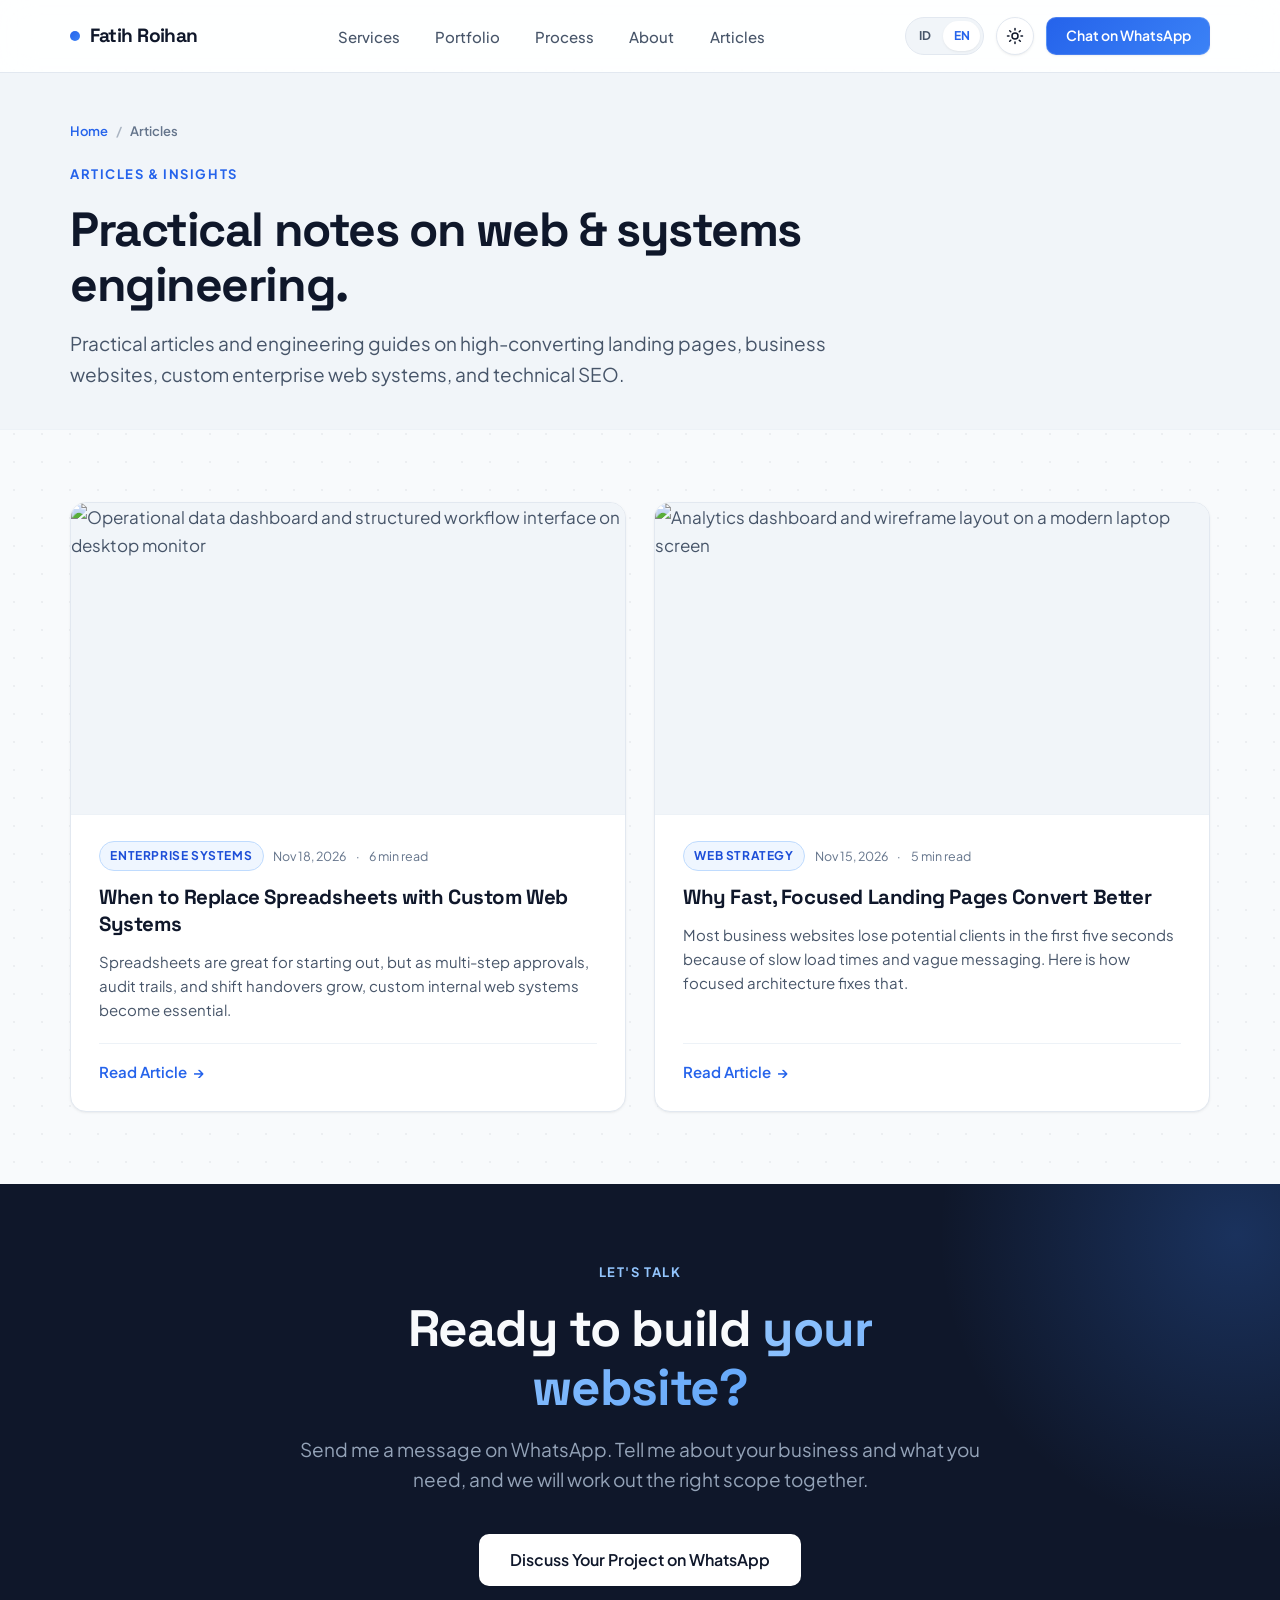
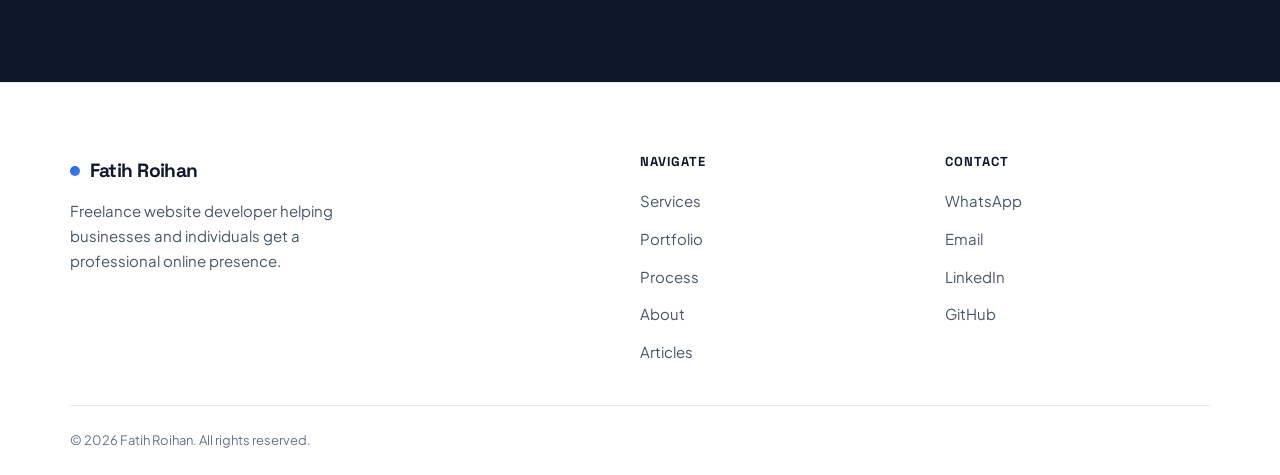
==== articles/index.html @ 2f718c33 "feat(articles): add bilingual articles engine and github actions workflow" ====
<!DOCTYPE html>
<html lang="en" data-static-lang="en" data-alt-url_id="../id/articles/" data-title_en="Articles &amp; Insights on Web Development | Fatih Roihan">

<head>
    <meta charset="UTF-8">
    <meta name="viewport" content="width=device-width, initial-scale=1.0">

    <title>Articles &amp; Insights on Web Development | Fatih Roihan</title>
    <meta name="description" content="Practical articles and engineering guides on high-converting landing pages, business websites, custom enterprise web systems, and technical SEO.">
    <meta name="author" content="Fatih Roihan">
    <meta name="robots" content="index, follow, max-image-preview:large">
    <meta name="theme-color" content="#F8FAFC">

    <link rel="canonical" href="https://fatihroihan.site/articles/">
    <link rel="alternate" hreflang="en" href="https://fatihroihan.site/articles/">
    <link rel="alternate" hreflang="id" href="https://fatihroihan.site/id/articles/">
    <link rel="alternate" hreflang="x-default" href="https://fatihroihan.site/articles/">

    <link rel="icon" type="image/png" href="../assets/images/favicon-besar.png">

    <meta property="og:title" content="Articles &amp; Insights on Web Development | Fatih Roihan">
    <meta property="og:description" content="Practical articles and engineering guides on high-converting landing pages, business websites, custom enterprise web systems, and technical SEO.">
    <meta property="og:image" content="https://fatihroihan.site/assets/images/og-cover.png">
    <meta property="og:image:width" content="1200">
    <meta property="og:image:height" content="630">
    <meta property="og:url" content="https://fatihroihan.site/articles/">
    <meta property="og:type" content="website">
    <meta property="og:site_name" content="Fatih Roihan">
    <meta property="og:locale" content="en_US">
    <meta property="og:locale:alternate" content="id_ID">
    <meta name="twitter:card" content="summary_large_image">

    <script>
        (function () {
            try {
                var stored = localStorage.getItem('fr-theme');
                var theme = stored || (window.matchMedia && window.matchMedia('(prefers-color-scheme: dark)').matches ? 'dark' : 'light');
                document.documentElement.setAttribute('data-theme', theme);
            } catch (e) {}
        })();
    </script>

    <script type="application/ld+json">
{
    "@context": "https://schema.org",
    "@graph": [
        {
            "@type": "CollectionPage",
            "@id": "https://fatihroihan.site/articles/#collection",
            "url": "https://fatihroihan.site/articles/",
            "name": "Articles & Insights on Web Development | Fatih Roihan",
            "description": "Practical articles and engineering guides on high-converting landing pages, business websites, custom enterprise web systems, and technical SEO.",
            "inLanguage": "en",
            "isPartOf": {
                "@id": "https://fatihroihan.site/#website"
            }
        },
        {
            "@type": "BreadcrumbList",
            "itemListElement": [
                {
                    "@type": "ListItem",
                    "position": 1,
                    "name": "Home",
                    "item": "https://fatihroihan.site/"
                },
                {
                    "@type": "ListItem",
                    "position": 2,
                    "name": "Articles",
                    "item": "https://fatihroihan.site/articles/"
                }
            ]
        }
    ]
}
    </script>

    <link rel="stylesheet" href="../assets/css/reset.css">
    <link rel="stylesheet" href="../assets/css/variables.css">
    <link rel="stylesheet" href="../assets/css/style.css">
    <link rel="stylesheet" href="../assets/css/responsive.css">
</head>
<body>
    <a class="skip-link" href="#main-content" data-i18n="skip">Skip to content</a>

    <header class="site-header">
        <nav class="navbar container" aria-label="Main navigation">
            <a href="../" class="navbar__logo">Fatih Roihan</a>

            <div id="primary-navigation" class="navbar__menu">
                <ul class="navbar__links">
                    <li><a href="../#services" data-i18n="nav.services">Services</a></li>
                    <li><a href="../#portfolio" data-i18n="nav.work">Portfolio</a></li>
                    <li><a href="../#process" data-i18n="nav.process">Process</a></li>
                    <li><a href="../#about" data-i18n="nav.about">About</a></li>
                    <li><a href="../articles/" data-i18n="nav.articles">Articles</a></li>
                </ul>
            </div>

            <div class="navbar__actions">
                <div class="lang-switch" role="group" aria-label="Language">
                    <button type="button" class="lang-switch__option" data-lang-option="id" aria-pressed="false" lang="id">ID</button>
                    <button type="button" class="lang-switch__option" data-lang-option="en" aria-pressed="true" lang="en">EN</button>
                </div>

                <button type="button" class="theme-toggle" aria-label="Toggle dark and light theme" title="Toggle theme">
                    <svg class="theme-toggle__icon theme-toggle__icon--sun" viewBox="0 0 24 24"><circle cx="12" cy="12" r="4"></circle><path d="M12 2v2M12 20v2M4.93 4.93l1.41 1.41M17.66 17.66l1.41 1.41M2 12h2M20 12h2M6.34 17.66l-1.41 1.41M19.07 4.93l-1.41 1.41"></path></svg>
                    <svg class="theme-toggle__icon theme-toggle__icon--moon" viewBox="0 0 24 24"><path d="M21 12.79A9 9 0 1 1 11.21 3 7 7 0 0 0 21 12.79z"></path></svg>
                </button>

                <a href="https://wa.me/628818227834?text=Hi%20Fatih%2C%20I'm%20interested%20in%20your%20freelance%20services%20and%20would%20like%20to%20discuss%20my%20website%20project."
                    class="button button--primary navbar__cta" data-contact="whatsapp" data-i18n="nav.cta"
                    data-track="whatsapp_click" data-track-location="navbar" target="_blank" rel="noopener noreferrer">Chat on WhatsApp</a>

                <button class="navbar__toggle" type="button" aria-label="Open navigation menu" aria-expanded="false"
                    aria-controls="primary-navigation">
                    <span></span><span></span><span></span>
                </button>
            </div>
        </nav>
    </header>

    <main id="main-content" tabindex="-1">
        <header class="article-hero">
            <div class="container">
                <nav class="breadcrumb" aria-label="Breadcrumb">
                    <a href="../">Home</a>
                    <span class="breadcrumb__sep">/</span>
                    <span aria-current="page">Articles</span>
                </nav>
                <div class="article-header">
                    <p class="eyebrow">Articles & Insights</p>
                    <h1 class="article-header__title">Practical notes on web &amp; systems engineering.</h1>
                    <p class="article-header__desc">Practical articles and engineering guides on high-converting landing pages, business websites, custom enterprise web systems, and technical SEO.</p>
                </div>
            </div>
        </header>

        <section class="section" aria-label="All Articles">
            <div class="container">
                <div class="articles-grid">
                    <article class="article-card" data-category="enterprise-systems">
                        <a href="../articles/spreadsheets-to-custom-enterprise-web-systems/" class="article-card__media">
                            <img src="https://images.unsplash.com/photo-1504868584819-f8e8b4b6d7e3?auto=format&amp;fit=crop&amp;w=1200&amp;q=80" width="1200" height="630" loading="lazy" decoding="async"
                                alt="Operational data dashboard and structured workflow interface on desktop monitor" class="article-card__img">
                        </a>
                        <div class="article-card__body">
                            <div class="article-card__meta">
                                <span class="project__kind">Enterprise Systems</span>
                                <time datetime="2026-11-18">Nov 18, 2026</time>
                                <span>·</span>
                                <span>6 min read</span>
                            </div>
                            <h3 class="article-card__title">
                                <a href="../articles/spreadsheets-to-custom-enterprise-web-systems/">When to Replace Spreadsheets with Custom Web Systems</a>
                            </h3>
                            <p class="article-card__excerpt">Spreadsheets are great for starting out, but as multi-step approvals, audit trails, and shift handovers grow, custom internal web systems become essential.</p>
                            <div class="article-card__footer">
                                <a href="../articles/spreadsheets-to-custom-enterprise-web-systems/" class="text-link">Read Article</a>
                            </div>
                        </div>
                    </article>
                    <article class="article-card" data-category="web-strategy">
                        <a href="../articles/high-converting-landing-page-architecture/" class="article-card__media">
                            <img src="https://images.unsplash.com/photo-1460925895917-afdab827c52f?auto=format&amp;fit=crop&amp;w=1200&amp;q=80" width="1200" height="630" loading="lazy" decoding="async"
                                alt="Analytics dashboard and wireframe layout on a modern laptop screen" class="article-card__img">
                        </a>
                        <div class="article-card__body">
                            <div class="article-card__meta">
                                <span class="project__kind">Web Strategy</span>
                                <time datetime="2026-11-15">Nov 15, 2026</time>
                                <span>·</span>
                                <span>5 min read</span>
                            </div>
                            <h3 class="article-card__title">
                                <a href="../articles/high-converting-landing-page-architecture/">Why Fast, Focused Landing Pages Convert Better</a>
                            </h3>
                            <p class="article-card__excerpt">Most business websites lose potential clients in the first five seconds because of slow load times and vague messaging. Here is how focused architecture fixes that.</p>
                            <div class="article-card__footer">
                                <a href="../articles/high-converting-landing-page-architecture/" class="text-link">Read Article</a>
                            </div>
                        </div>
                    </article>
                </div>
            </div>
        </section>

        <section class="contact" aria-labelledby="hub-contact-title">
            <div class="container contact__inner">
                <p class="eyebrow eyebrow--light">Let's Talk</p>
                <h2 id="hub-contact-title" class="contact__title">Ready to build <span>your website?</span></h2>
                <p class="contact__desc">Send me a message on WhatsApp. Tell me about your business and what you need, and we will work out the right scope together.</p>
                <div class="contact__actions">
                    <a href="https://wa.me/628818227834?text=Hi%20Fatih%2C%20I'm%20interested%20in%20your%20freelance%20services%20and%20would%20like%20to%20discuss%20my%20website%20project." class="button button--light button--lg" data-contact="whatsapp" data-track="whatsapp_click" data-track-location="articles-hub" target="_blank" rel="noopener noreferrer">Discuss Your Project on WhatsApp</a>
                </div>
            </div>
        </section>
    </main>

    <footer class="site-footer">
        <div class="container site-footer__inner">
            <div class="site-footer__brand">
                <a href="../" class="navbar__logo">Fatih Roihan</a>
                <p data-i18n="footer.desc">Freelance website developer helping businesses and individuals get a professional online presence.</p>
            </div>

            <nav class="site-footer__col" aria-label="Navigate">
                <h2 class="site-footer__heading" data-i18n="footer.nav">Navigate</h2>
                <ul>
                    <li><a href="../#services" data-i18n="nav.services">Services</a></li>
                    <li><a href="../#portfolio" data-i18n="nav.work">Portfolio</a></li>
                    <li><a href="../#process" data-i18n="nav.process">Process</a></li>
                    <li><a href="../#about" data-i18n="nav.about">About</a></li>
                    <li><a href="../articles/" data-i18n="nav.articles">Articles</a></li>
                </ul>
            </nav>

            <div class="site-footer__col">
                <h2 class="site-footer__heading" data-i18n="footer.contact">Contact</h2>
                <ul>
                    <li><a href="https://wa.me/628818227834?text=Hi%20Fatih%2C%20I'm%20interested%20in%20your%20freelance%20services%20and%20would%20like%20to%20discuss%20my%20website%20project."
                            data-contact="whatsapp" data-track="whatsapp_click" data-track-location="footer" target="_blank" rel="noopener noreferrer" data-i18n="footer.whatsapp">WhatsApp</a></li>
                    <li><a href="mailto:roihandev99@gmail.com?subject=Website%20project%20inquiry&amp;body=Hi%20Fatih%2C%0A%0AI'd%20like%20to%20discuss%20a%20website%20project.%0A%0ABusiness%20%2F%20brand%3A%0AWhat%20I%20need%3A%0ATarget%20timeline%20(optional)%3A%0A" data-contact="email" data-track="email_click" data-track-location="footer" data-i18n="footer.email">Email</a></li>
                    <li><a href="https://www.linkedin.com/in/fatih-roihan-909173308" data-track="linkedin_click" target="_blank" rel="noopener noreferrer">LinkedIn</a></li>
                    <li><a href="https://github.com/fatihroihandev" target="_blank" rel="noopener noreferrer">GitHub</a></li>
                </ul>
            </div>
        </div>
        <div class="container site-footer__bottom">
            <p>&copy; <span id="current-year">2026</span> Fatih Roihan. <span data-i18n="footer.rights">All rights reserved.</span></p>
        </div>
    </footer>

    <script type="module" src="../assets/js/main.js"></script>
</body>

</html>
---- assets/css/variables.css ----
/* =========================================
   DESIGN TOKENS - $1,000+ EXECUTIVE SUITE
========================================= */

@import url('https://fonts.googleapis.com/css2?family=Plus+Jakarta+Sans:wght@400;500;600;700;800&family=Space+Grotesk:wght@500;600;700&display=swap');

:root {
    /* Color Palette - Premium Executive Light */
    --color-background: #F8FAFC;
    --color-surface: #FFFFFF;
    --color-surface-hover: #F1F5F9;
    --color-tint: #F1F5F9;
    --color-border: #E2E8F0;
    --color-border-subtle: #EDF2F7;
    --color-border-glow: rgba(37, 99, 235, 0.18);
    --color-text-primary: #0F172A;
    --color-text-secondary: #475569;
    --color-text-muted: #64748B;
    
    --color-accent: #2563EB;
    --color-accent-hover: #1D4ED8;
    --color-accent-soft: #EFF6FF;
    --color-accent-glow: rgba(37, 99, 235, 0.12);
    --color-accent-gradient: linear-gradient(135deg, #2563EB 0%, #3B82F6 100%);
    
    --color-ink: #0F172A;
    --color-on-ink: #F8FAFC;
    --color-on-ink-muted: #94A3B8;
    --color-focus: #2563EB;

    /* Category & Status Badges */
    --color-badge-enterprise-bg: #EFF6FF;
    --color-badge-enterprise-text: #1D4ED8;
    --color-badge-enterprise-border: #BFDBFE;

    --color-badge-client-bg: #F0FDF4;
    --color-badge-client-text: #15803D;
    --color-badge-client-border: #BBF7D0;

    --color-badge-saas-bg: #FAF5FF;
    --color-badge-saas-text: #7E22CE;
    --color-badge-saas-border: #E9D5FF;

    --color-badge-muted-bg: #F1F5F9;
    --color-badge-muted-text: #475569;
    --color-badge-muted-border: #E2E8F0;

    --color-grid-dot: rgba(15, 23, 42, 0.05);

    /* Card Shadows & Elevation */
    --shadow-sm: 0 1px 3px 0 rgba(0, 0, 0, 0.05), 0 1px 2px -1px rgba(0, 0, 0, 0.05);
    --shadow-md: 0 4px 6px -1px rgba(0, 0, 0, 0.06), 0 2px 4px -2px rgba(0, 0, 0, 0.04);
    --shadow-lg: 0 10px 25px -5px rgba(15, 23, 42, 0.08), 0 8px 10px -6px rgba(15, 23, 42, 0.04);
    --shadow-premium: 0 20px 35px -10px rgba(15, 23, 42, 0.09), 0 1px 3px rgba(0, 0, 0, 0.04);
    --glass-bg: rgba(255, 255, 255, 0.85);
    --glass-border: rgba(226, 232, 240, 0.8);

    /* Typography */
    --font-sans: "Plus Jakarta Sans", system-ui, -apple-system, BlinkMacSystemFont, "Segoe UI", Roboto, sans-serif;
    --font-display: "Space Grotesk", "Plus Jakarta Sans", system-ui, -apple-system, sans-serif;
    --text-xs: 0.8125rem;
    --text-sm: 0.9375rem;
    --text-base: 1.0625rem;
    --text-lg: 1.1875rem;
    --text-xl: 1.35rem;

    /* Space & Shape */
    --space-1: 0.5rem;
    --space-2: 1rem;
    --space-3: 1.5rem;
    --space-4: 2.5rem;
    --space-5: 4.5rem;
    --space-6: 6.5rem;
    --radius-xs: 6px;
    --radius-sm: 10px;
    --radius-md: 16px;
    --radius-lg: 24px;
    --radius-full: 9999px;
    --container: 1140px;
    --header-height: 72px;
}

/* =========================================
   DARK THEME - LUXURY OBSIDIAN / CHARCOAL
========================================= */

[data-theme="dark"] {
    --color-background: #090D16;
    --color-surface: #111827;
    --color-surface-hover: #162032;
    --color-tint: #0D1424;
    --color-border: #1E293B;
    --color-border-subtle: #192237;
    --color-border-glow: rgba(59, 130, 246, 0.3);
    --color-text-primary: #F8FAFC;
    --color-text-secondary: #94A3B8;
    --color-text-muted: #64748B;

    --color-accent: #3B82F6;
    --color-accent-hover: #60A5FA;
    --color-accent-soft: rgba(59, 130, 246, 0.12);
    --color-accent-glow: rgba(59, 130, 246, 0.2);
    --color-accent-gradient: linear-gradient(135deg, #3B82F6 0%, #60A5FA 100%);

    --color-ink: #050811;
    --color-on-ink: #F1F5F9;
    --color-on-ink-muted: #94A3B8;
    --color-focus: #3B82F6;

    /* Badges in Dark */
    --color-badge-enterprise-bg: rgba(59, 130, 246, 0.12);
    --color-badge-enterprise-text: #93C5FD;
    --color-badge-enterprise-border: rgba(59, 130, 246, 0.3);

    --color-badge-client-bg: rgba(34, 197, 94, 0.12);
    --color-badge-client-text: #86EFAC;
    --color-badge-client-border: rgba(34, 197, 94, 0.3);

    --color-badge-saas-bg: rgba(168, 85, 247, 0.12);
    --color-badge-saas-text: #D8B4FE;
    --color-badge-saas-border: rgba(168, 85, 247, 0.3);

    --color-badge-muted-bg: rgba(148, 163, 184, 0.1);
    --color-badge-muted-text: #CBD5E1;
    --color-badge-muted-border: rgba(148, 163, 184, 0.2);

    --color-grid-dot: rgba(255, 255, 255, 0.05);

    /* Shadows & Glass in Dark */
    --shadow-sm: 0 1px 3px 0 rgba(0, 0, 0, 0.3);
    --shadow-md: 0 4px 10px -1px rgba(0, 0, 0, 0.4);
    --shadow-lg: 0 12px 30px -5px rgba(0, 0, 0, 0.6);
    --shadow-premium: 0 20px 40px -10px rgba(0, 0, 0, 0.7), 0 0 1px 1px rgba(255, 255, 255, 0.05);
    --glass-bg: rgba(17, 24, 39, 0.85);
    --glass-border: rgba(30, 41, 59, 0.8);
}
---- assets/css/style.css ----
/* =========================================
   BASE & RESET STYLES
========================================= */

html {
    scroll-padding-top: calc(var(--header-height) + 20px);
    scroll-behavior: smooth;
    color-scheme: light dark;
}

body {
    background-color: var(--color-background);
    background-image: radial-gradient(var(--color-grid-dot) 1px, transparent 1px);
    background-size: 28px 28px;
    color: var(--color-text-secondary);
    font-family: var(--font-sans);
    font-size: var(--text-base);
    line-height: 1.65;
    -webkit-font-smoothing: antialiased;
    -moz-osx-font-smoothing: grayscale;
    transition: background-color 0.25s ease, color 0.25s ease;
    overflow-x: hidden;
}

h1, h2, h3, h4 {
    font-family: var(--font-display);
    color: var(--color-text-primary);
    line-height: 1.15;
    letter-spacing: -0.025em;
    font-weight: 700;
}

ul, ol { margin: 0; padding: 0; list-style: none; }
dl, dd, figure { margin: 0; }
a { color: inherit; text-decoration: none; }

:focus-visible {
    outline: 2.5px solid var(--color-focus);
    outline-offset: 3px;
    border-radius: 4px;
}

.container {
    width: min(100% - 2.5rem, var(--container));
    margin-inline: auto;
}

.skip-link {
    position: absolute;
    left: 1rem;
    top: -4rem;
    z-index: 1000;
    padding: 0.6rem 1.2rem;
    background: var(--color-ink);
    color: var(--color-on-ink);
    border-radius: var(--radius-sm);
    font-weight: 600;
    transition: top 0.2s ease;
}
.skip-link:focus { top: 1rem; }

main:focus { outline: none; }

/* =========================================
   TYPOGRAPHY HELPERS
========================================= */

.eyebrow {
    display: inline-flex;
    align-items: center;
    gap: 0.5rem;
    margin-bottom: var(--space-2);
    font-size: var(--text-xs);
    font-weight: 700;
    letter-spacing: 0.12em;
    text-transform: uppercase;
    color: var(--color-accent);
}
.eyebrow--light { color: #93C5FD; }

.section-header {
    max-width: 680px;
    margin-bottom: var(--space-4);
}

.section-title {
    font-size: clamp(2rem, 3.5vw, 2.75rem);
    margin-bottom: var(--space-2);
    letter-spacing: -0.03em;
}
.section-title span {
    background: var(--color-accent-gradient);
    -webkit-background-clip: text;
    -webkit-text-fill-color: transparent;
}

.section-description {
    font-size: var(--text-base);
    color: var(--color-text-secondary);
    line-height: 1.6;
}

.section {
    padding-block: var(--space-5);
    position: relative;
}

.section--tint {
    background-color: var(--color-tint);
    border-block: 1px solid var(--color-border-subtle);
}

/* =========================================
   BUTTONS & BADGES
========================================= */

.button {
    display: inline-flex;
    align-items: center;
    justify-content: center;
    gap: 0.5rem;
    min-height: 46px;
    padding: 0.75rem 1.5rem;
    border: 1px solid transparent;
    border-radius: var(--radius-sm);
    font-size: var(--text-sm);
    font-weight: 600;
    line-height: 1.25;
    text-align: center;
    cursor: pointer;
    transition: all 0.2s cubic-bezier(0.16, 1, 0.3, 1);
    box-shadow: var(--shadow-sm);
}
.button:hover {
    transform: translateY(-2px);
    box-shadow: var(--shadow-md);
}
.button:active {
    transform: translateY(0);
}

.button--lg {
    min-height: 52px;
    padding: 0.85rem 1.85rem;
    font-size: 1rem;
    border-radius: var(--radius-sm);
}

.button--primary {
    background: var(--color-accent-gradient);
    color: #FFFFFF;
    border-color: rgba(255, 255, 255, 0.15);
}
.button--primary:hover {
    filter: brightness(1.08);
    box-shadow: 0 10px 20px -5px var(--color-accent-glow);
}

.button--secondary {
    border-color: var(--color-border);
    background: var(--color-surface);
    color: var(--color-text-primary);
}
.button--secondary:hover {
    background: var(--color-surface-hover);
    border-color: var(--color-accent);
}

.button--light {
    background: #FFFFFF;
    color: #0F172A;
    border-color: rgba(255, 255, 255, 0.9);
}
.button--light:hover {
    background: #F8FAFC;
    color: #000000;
}

.button--outline-light {
    border-color: rgba(255, 255, 255, 0.3);
    color: #FFFFFF;
    background: rgba(255, 255, 255, 0.05);
    backdrop-filter: blur(8px);
}
.button--outline-light:hover {
    border-color: #FFFFFF;
    background: rgba(255, 255, 255, 0.12);
}

.text-link {
    display: inline-flex;
    align-items: center;
    gap: 0.35rem;
    font-weight: 600;
    font-size: var(--text-sm);
    color: var(--color-accent);
    transition: color 0.18s ease, transform 0.18s ease;
}
.text-link::after {
    content: "→";
    display: inline-block;
    transition: transform 0.18s ease;
}
.text-link:hover {
    color: var(--color-accent-hover);
}
.text-link:hover::after {
    transform: translateX(4px);
}

/* Status / Availability Pill */
.status-pill {
    display: inline-flex;
    align-items: center;
    gap: 0.6rem;
    padding: 0.35rem 0.9rem;
    background: var(--color-surface);
    border: 1px solid var(--color-border);
    border-radius: var(--radius-full);
    font-size: var(--text-xs);
    font-weight: 600;
    color: var(--color-text-primary);
    box-shadow: var(--shadow-sm);
    margin-bottom: var(--space-2);
}
.status-dot {
    width: 8px;
    height: 8px;
    background-color: #22C55E;
    border-radius: 50%;
    position: relative;
    box-shadow: 0 0 0 2px rgba(34, 197, 94, 0.2);
}
.status-dot::after {
    content: "";
    position: absolute;
    inset: -3px;
    border-radius: 50%;
    background-color: rgba(34, 197, 94, 0.4);
    animation: statusPulse 2s cubic-bezier(0, 0, 0.2, 1) infinite;
}
@keyframes statusPulse {
    0% { transform: scale(0.9); opacity: 0.8; }
    50% { transform: scale(1.6); opacity: 0; }
    100% { transform: scale(0.9); opacity: 0; }
}

/* =========================================
   HEADER & NAVIGATION
========================================= */

.site-header {
    position: sticky;
    top: 0;
    z-index: 100;
    background: var(--glass-bg);
    backdrop-filter: blur(16px);
    -webkit-backdrop-filter: blur(16px);
    border-bottom: 1px solid var(--color-border);
    transition: background-color 0.25s ease, border-color 0.25s ease;
}

.navbar {
    display: flex;
    align-items: center;
    justify-content: space-between;
    height: var(--header-height);
    gap: 1.5rem;
}

.navbar__logo {
    display: flex;
    align-items: center;
    gap: 0.6rem;
    font-family: var(--font-display);
    font-size: 1.2rem;
    font-weight: 800;
    letter-spacing: -0.03em;
    color: var(--color-text-primary);
}
.navbar__logo::before {
    content: "";
    width: 10px;
    height: 10px;
    border-radius: 50%;
    background: var(--color-accent-gradient);
    display: inline-block;
}

.navbar__menu {
    display: flex;
    align-items: center;
}

.navbar__links {
    display: flex;
    align-items: center;
    gap: 0.5rem;
}

.navbar__links a {
    padding: 0.5rem 0.85rem;
    border-radius: var(--radius-xs);
    font-size: var(--text-sm);
    font-weight: 500;
    color: var(--color-text-secondary);
    transition: color 0.18s ease, background-color 0.18s ease;
}
.navbar__links a:hover {
    color: var(--color-text-primary);
    background-color: var(--color-surface-hover);
}

.navbar__actions {
    display: flex;
    align-items: center;
    gap: 0.75rem;
}

/* Language Switcher Pill */
.lang-switch {
    display: inline-flex;
    background: var(--color-tint);
    border: 1px solid var(--color-border);
    border-radius: var(--radius-full);
    padding: 3px;
    gap: 2px;
}
.lang-switch__option {
    padding: 0.3rem 0.65rem;
    border: none;
    background: transparent;
    border-radius: var(--radius-full);
    font-size: 0.75rem;
    font-weight: 700;
    color: var(--color-text-secondary);
    cursor: pointer;
    transition: background-color 0.18s ease, color 0.18s ease;
}
.lang-switch__option[aria-pressed="true"] {
    background: var(--color-surface);
    color: var(--color-accent);
    box-shadow: var(--shadow-sm);
}

/* Theme Toggle Button */
.theme-toggle {
    display: inline-flex;
    align-items: center;
    justify-content: center;
    width: 38px;
    height: 38px;
    border-radius: 50%;
    background: var(--color-surface);
    border: 1px solid var(--color-border);
    color: var(--color-text-primary);
    cursor: pointer;
    box-shadow: var(--shadow-sm);
    transition: background-color 0.18s ease, border-color 0.18s ease, transform 0.2s ease;
}
.theme-toggle:hover {
    transform: rotate(15deg);
    border-color: var(--color-accent);
}
.theme-toggle svg {
    width: 18px;
    height: 18px;
    stroke: currentColor;
    fill: none;
    stroke-width: 2;
    stroke-linecap: round;
    stroke-linejoin: round;
    transition: transform 0.25s ease, opacity 0.25s ease;
}
.theme-toggle__icon--moon { display: none; }
.theme-toggle__icon--sun { display: block; }

[data-theme="dark"] .theme-toggle__icon--sun { display: none; }
[data-theme="dark"] .theme-toggle__icon--moon { display: block; }

.navbar__cta {
    font-size: 0.875rem;
    padding: 0.55rem 1.15rem;
    min-height: 38px;
}

.navbar__toggle {
    display: none;
    flex-direction: column;
    justify-content: center;
    gap: 5px;
    width: 40px;
    height: 40px;
    background: transparent;
    border: 1px solid var(--color-border);
    border-radius: var(--radius-sm);
    cursor: pointer;
    padding: 8px;
}
.navbar__toggle span {
    display: block;
    width: 100%;
    height: 2px;
    background: var(--color-text-primary);
    border-radius: 2px;
    transition: transform 0.2s ease, opacity 0.2s ease;
}

/* =========================================
   HERO SECTION
========================================= */

.hero {
    padding-top: calc(var(--space-4) + 1rem);
    padding-bottom: var(--space-5);
    position: relative;
    overflow: hidden;
}

/* Ambient glow in background */
.hero::before {
    content: "";
    position: absolute;
    top: -10%;
    right: 5%;
    width: 500px;
    height: 500px;
    background: radial-gradient(circle, var(--color-accent-glow) 0%, transparent 70%);
    pointer-events: none;
    z-index: 0;
}

.hero__container {
    display: grid;
    grid-template-columns: minmax(0, 1.15fr) minmax(0, 0.85fr);
    gap: var(--space-4);
    align-items: center;
    position: relative;
    z-index: 1;
}

.hero__content {
    max-width: 640px;
    width: 100%;
    min-width: 0;
}

.hero__title {
    font-size: clamp(2.35rem, 4.2vw, 3.5rem);
    letter-spacing: -0.035em;
    margin-bottom: var(--space-3);
    line-height: 1.12;
}
.hero__title span {
    background: var(--color-accent-gradient);
    -webkit-background-clip: text;
    -webkit-text-fill-color: transparent;
}

.hero__description {
    font-size: var(--text-lg);
    line-height: 1.6;
    color: var(--color-text-secondary);
    margin-bottom: var(--space-4);
}

.hero__actions {
    display: flex;
    flex-wrap: wrap;
    gap: 1rem;
    margin-bottom: var(--space-2);
}

.hero__note {
    font-size: var(--text-xs);
    color: var(--color-text-muted);
    margin-bottom: var(--space-4);
}

.hero__proof {
    display: flex;
    flex-wrap: wrap;
    gap: 1.25rem 2rem;
    padding-top: var(--space-3);
    border-top: 1px solid var(--color-border);
}
.hero__proof li {
    display: flex;
    align-items: center;
    gap: 0.5rem;
    font-size: var(--text-xs);
    font-weight: 600;
    color: var(--color-text-primary);
}
.hero__proof li::before {
    content: "✓";
    display: inline-flex;
    align-items: center;
    justify-content: center;
    width: 18px;
    height: 18px;
    border-radius: 50%;
    background: var(--color-badge-enterprise-bg);
    color: var(--color-accent);
    font-size: 0.7rem;
    font-weight: 800;
}

/* Hero Visual / Luxury Modern Web Canvas */
.hero__visual {
    position: relative;
    display: flex;
    justify-content: center;
    align-items: center;
    width: 100%;
    min-width: 0;
    box-sizing: border-box;
}

.browser-mockup {
    width: 100%;
    max-width: 460px;
    background: var(--color-surface);
    border: 1px solid var(--color-border);
    border-radius: var(--radius-md);
    box-shadow: var(--shadow-premium), 0 15px 35px -10px var(--color-accent-glow);
    overflow: hidden;
    position: relative;
    transition: transform 0.3s cubic-bezier(0.16, 1, 0.3, 1), box-shadow 0.3s ease;
    box-sizing: border-box;
}
.browser-mockup:hover {
    transform: translateY(-4px);
    box-shadow: var(--shadow-premium), 0 20px 45px -5px var(--color-accent-glow);
    border-color: var(--color-accent);
}

.browser-mockup__bar {
    display: flex;
    align-items: center;
    justify-content: space-between;
    padding: 0.65rem 1rem;
    gap: 0.5rem;
    background: var(--color-tint);
    border-bottom: 1px solid var(--color-border);
    box-sizing: border-box;
}

.browser-mockup__dots {
    display: flex;
    align-items: center;
    gap: 6px;
    flex-shrink: 0;
}
.browser-mockup__dots i {
    width: 9px;
    height: 9px;
    border-radius: 50%;
    display: inline-block;
}
.browser-mockup__dots i:nth-child(1) { background-color: #EF4444; }
.browser-mockup__dots i:nth-child(2) { background-color: #F59E0B; }
.browser-mockup__dots i:nth-child(3) { background-color: #10B981; }

.browser-mockup__address {
    display: inline-flex;
    align-items: center;
    gap: 0.4rem;
    padding: 0.2rem 0.75rem;
    background: var(--color-surface);
    border: 1px solid var(--color-border);
    border-radius: var(--radius-full);
    font-size: 0.72rem;
    font-weight: 500;
    color: var(--color-text-secondary);
    max-width: 200px;
    overflow: hidden;
    white-space: nowrap;
    text-overflow: ellipsis;
}
.browser-mockup__address svg {
    color: #10B981;
    flex-shrink: 0;
}

.browser-mockup__status {
    display: flex;
    align-items: center;
    flex-shrink: 0;
}
.status-indicator {
    width: 7px;
    height: 7px;
    border-radius: 50%;
    background-color: #10B981;
    box-shadow: 0 0 8px #10B981;
}

.browser-mockup__canvas {
    padding: clamp(1rem, 3vw, 1.35rem);
    display: flex;
    flex-direction: column;
    gap: 1rem;
    box-sizing: border-box;
}

.canvas-header {
    display: flex;
    align-items: center;
    justify-content: space-between;
}
.canvas-brand {
    width: 28px;
    height: 8px;
    border-radius: 4px;
    background: var(--color-accent);
}
.canvas-menu {
    display: flex;
    gap: 5px;
}
.canvas-menu span {
    width: 20px;
    height: 6px;
    border-radius: 3px;
    background: var(--color-border);
}

.canvas-hero {
    background: var(--color-tint);
    border: 1px solid var(--color-border-subtle);
    border-radius: var(--radius-sm);
    padding: 1rem 1.15rem;
    display: flex;
    flex-direction: column;
    gap: 0.5rem;
}
.canvas-tag {
    width: 50px;
    height: 6px;
    border-radius: 3px;
    background: var(--color-accent);
    opacity: 0.8;
}
.canvas-headline {
    width: 80%;
    height: 12px;
    border-radius: 3px;
    background: var(--color-text-primary);
}
.canvas-subline {
    width: 60%;
    height: 7px;
    border-radius: 3px;
    background: var(--color-text-muted);
    opacity: 0.5;
}
.canvas-ctas {
    display: flex;
    gap: 0.4rem;
    margin-top: 0.25rem;
}
.canvas-cta {
    height: 18px;
    border-radius: 4px;
    display: inline-block;
}
.canvas-cta--primary {
    width: 60px;
    background: var(--color-accent-gradient);
}
.canvas-cta--outline {
    width: 48px;
    background: var(--color-surface);
    border: 1px solid var(--color-border);
}

.canvas-grid {
    display: grid;
    grid-template-columns: repeat(3, 1fr);
    gap: 0.55rem;
}
.canvas-card {
    background: var(--color-surface);
    border: 1px solid var(--color-border);
    border-radius: 8px;
    padding: 0.65rem 0.5rem;
    display: flex;
    flex-direction: column;
    gap: 0.35rem;
}
.canvas-card__icon {
    width: 16px;
    height: 16px;
    border-radius: 4px;
    background: var(--color-tint);
}
.canvas-card__icon--accent {
    background: var(--color-accent-soft);
}
.canvas-card__bar {
    width: 80%;
    height: 6px;
    border-radius: 2px;
    background: var(--color-text-primary);
    opacity: 0.7;
}
.canvas-card__sub {
    width: 50%;
    height: 4px;
    border-radius: 2px;
    background: var(--color-border);
}

/* =========================================
   SERVICES SECTION
========================================= */

.services {
    display: grid;
    grid-template-columns: repeat(auto-fit, minmax(250px, 1fr));
    gap: 1.5rem;
    margin-bottom: var(--space-4);
}

.service {
    background: var(--color-surface);
    border: 1px solid var(--color-border);
    border-radius: var(--radius-md);
    padding: 2rem 1.75rem;
    box-shadow: var(--shadow-sm);
    display: flex;
    flex-direction: column;
    position: relative;
    transition: transform 0.25s ease, border-color 0.25s ease, box-shadow 0.25s ease;
}
.service:hover {
    transform: translateY(-4px);
    border-color: var(--color-accent);
    box-shadow: var(--shadow-lg);
}

.service__num {
    display: inline-block;
    font-family: var(--font-display);
    font-size: 0.875rem;
    font-weight: 800;
    letter-spacing: 0.05em;
    color: var(--color-accent);
    background: var(--color-badge-enterprise-bg);
    border: 1px solid var(--color-badge-enterprise-border);
    padding: 0.2rem 0.6rem;
    border-radius: var(--radius-full);
    width: fit-content;
    margin-bottom: var(--space-2);
}

.service__title {
    font-size: 1.35rem;
    margin-bottom: var(--space-2);
    letter-spacing: -0.02em;
}

.service__facts {
    display: flex;
    flex-direction: column;
    gap: 0.75rem;
    margin-bottom: var(--space-3);
    padding-bottom: var(--space-3);
    border-bottom: 1px solid var(--color-border-subtle);
}
.service__facts dt {
    font-size: 0.75rem;
    font-weight: 700;
    text-transform: uppercase;
    letter-spacing: 0.08em;
    color: var(--color-accent);
    margin-bottom: 0.15rem;
}
.service__facts dd {
    font-size: var(--text-sm);
    color: var(--color-text-secondary);
    line-height: 1.5;
}

.service__label {
    font-size: var(--text-xs);
    font-weight: 700;
    text-transform: uppercase;
    letter-spacing: 0.08em;
    color: var(--color-text-primary);
    margin-bottom: 0.75rem;
}

.checklist {
    display: flex;
    flex-direction: column;
    gap: 0.6rem;
    margin-bottom: var(--space-4);
    flex: 1;
}
.checklist li {
    font-size: var(--text-sm);
    color: var(--color-text-secondary);
    display: flex;
    align-items: flex-start;
    gap: 0.5rem;
}
.checklist li::before {
    content: "✓";
    display: inline-flex;
    align-items: center;
    justify-content: center;
    width: 16px;
    height: 16px;
    border-radius: 50%;
    background: var(--color-badge-client-bg);
    color: var(--color-badge-client-text);
    font-size: 0.65rem;
    font-weight: 800;
    margin-top: 3px;
    flex-shrink: 0;
}

.service .text-link {
    margin-top: auto;
}

/* Callout for Custom Business Systems */
.services__more {
    background: var(--color-surface);
    border: 1px solid var(--color-border);
    border-radius: var(--radius-md);
    padding: 1.75rem 2rem;
    display: flex;
    flex-wrap: wrap;
    align-items: center;
    justify-content: space-between;
    gap: 1.25rem;
    box-shadow: var(--shadow-sm);
}
.services__more span {
    font-size: var(--text-base);
    color: var(--color-text-primary);
    font-weight: 500;
    max-width: 720px;
}

/* =========================================
   PORTFOLIO SECTION & CATEGORY FILTER
========================================= */

.project-filter {
    display: flex;
    flex-wrap: wrap;
    gap: 0.5rem;
    margin-bottom: var(--space-4);
}

.project-filter__btn {
    padding: 0.55rem 1.15rem;
    border-radius: var(--radius-full);
    border: 1px solid var(--color-border);
    background: var(--color-surface);
    color: var(--color-text-secondary);
    font-size: var(--text-sm);
    font-weight: 600;
    cursor: pointer;
    transition: all 0.2s ease;
}
.project-filter__btn:hover {
    color: var(--color-text-primary);
    border-color: var(--color-accent);
}
.project-filter__btn.is-active,
.project-filter__btn[aria-pressed="true"] {
    background: var(--color-accent);
    color: #FFFFFF;
    border-color: var(--color-accent);
    box-shadow: var(--shadow-sm);
}

.projects {
    display: grid;
    grid-template-columns: repeat(auto-fit, minmax(320px, 1fr));
    gap: 1.75rem;
    margin-bottom: var(--space-5);
}

.project {
    background: var(--color-surface);
    border: 1px solid var(--color-border);
    border-radius: var(--radius-md);
    padding: 2rem;
    box-shadow: var(--shadow-sm);
    display: flex;
    flex-direction: column;
    transition: transform 0.25s ease, border-color 0.25s ease, box-shadow 0.25s ease;
    animation: fadeIn 0.3s ease;
}
@keyframes fadeIn {
    from { opacity: 0; transform: translateY(6px); }
    to { opacity: 1; transform: translateY(0); }
}
.project:hover {
    transform: translateY(-4px);
    border-color: var(--color-accent);
    box-shadow: var(--shadow-premium);
}

.project__tags {
    display: flex;
    flex-wrap: wrap;
    align-items: center;
    gap: 0.5rem;
    margin-bottom: var(--space-2);
}

.project__kind {
    display: inline-flex;
    align-items: center;
    font-size: 0.75rem;
    font-weight: 700;
    padding: 0.25rem 0.65rem;
    border-radius: var(--radius-full);
    text-transform: uppercase;
    letter-spacing: 0.05em;
    background: var(--color-badge-enterprise-bg);
    color: var(--color-badge-enterprise-text);
    border: 1px solid var(--color-badge-enterprise-border);
}
.project__kind--client {
    background: var(--color-badge-client-bg);
    color: var(--color-badge-client-text);
    border-color: var(--color-badge-client-border);
}
.project__kind--saas {
    background: var(--color-badge-saas-bg);
    color: var(--color-badge-saas-text);
    border-color: var(--color-badge-saas-border);
}
.project__kind--personal {
    background: var(--color-badge-enterprise-bg);
    color: var(--color-badge-enterprise-text);
    border-color: var(--color-badge-enterprise-border);
}
.project__kind--muted {
    background: var(--color-badge-muted-bg);
    color: var(--color-badge-muted-text);
    border-color: var(--color-badge-muted-border);
}

.project__title {
    font-size: 1.35rem;
    letter-spacing: -0.02em;
    margin-bottom: var(--space-3);
}

.project__facts {
    display: flex;
    flex-direction: column;
    gap: 0.85rem;
    margin-bottom: var(--space-3);
    flex: 1;
}
.project__facts dt {
    font-size: 0.75rem;
    font-weight: 700;
    text-transform: uppercase;
    letter-spacing: 0.08em;
    color: var(--color-accent);
    margin-bottom: 0.15rem;
}
.project__facts dd {
    font-size: var(--text-sm);
    color: var(--color-text-secondary);
    line-height: 1.55;
}

.project__highlights {
    display: flex;
    flex-wrap: wrap;
    gap: 0.4rem;
    margin-bottom: var(--space-3);
    padding-top: var(--space-2);
    border-top: 1px solid var(--color-border-subtle);
}
.project__pill {
    font-size: 0.72rem;
    font-weight: 600;
    padding: 0.2rem 0.55rem;
    background: var(--color-tint);
    border: 1px solid var(--color-border);
    border-radius: var(--radius-xs);
    color: var(--color-text-primary);
}

.project__action {
    margin-top: auto;
    padding-top: var(--space-2);
}


/* =========================================
   PROCESS SECTION
========================================= */

.steps {
    display: grid;
    grid-template-columns: repeat(auto-fit, minmax(200px, 1fr));
    gap: 1.5rem;
    counter-reset: step-counter;
}

.step {
    counter-increment: step-counter;
    background: var(--color-surface);
    border: 1px solid var(--color-border);
    border-radius: var(--radius-md);
    padding: 1.75rem 1.5rem;
    box-shadow: var(--shadow-sm);
    display: flex;
    flex-direction: column;
    position: relative;
    transition: transform 0.2s ease, border-color 0.2s ease;
}
.step:hover {
    transform: translateY(-3px);
    border-color: var(--color-accent);
}
.step::before {
    content: "0" counter(step-counter);
    font-family: var(--font-display);
    font-size: 0.85rem;
    font-weight: 800;
    color: var(--color-accent);
    background: var(--color-badge-enterprise-bg);
    border: 1px solid var(--color-badge-enterprise-border);
    width: fit-content;
    padding: 0.15rem 0.55rem;
    border-radius: var(--radius-full);
    margin-bottom: var(--space-2);
}

.step__title {
    font-size: 1.15rem;
    margin-bottom: 0.6rem;
}

.step p {
    font-size: var(--text-sm);
    color: var(--color-text-secondary);
    line-height: 1.55;
}

/* =========================================
   ABOUT SECTION
========================================= */

.about {
    display: grid;
    grid-template-columns: 0.8fr 1.2fr;
    gap: var(--space-5);
    align-items: center;
}

.about__figure {
    background: var(--color-surface);
    border: 1px solid var(--color-border);
    border-radius: var(--radius-lg);
    padding: 1.25rem;
    box-shadow: var(--shadow-lg);
}

.about__image {
    width: 100%;
    height: auto;
    border-radius: var(--radius-md);
    display: block;
    object-fit: cover;
    aspect-ratio: 1 / 1;
}

.about__figure figcaption {
    margin-top: 1rem;
    display: flex;
    flex-direction: column;
    text-align: center;
}
.about__figure figcaption strong {
    font-family: var(--font-display);
    font-size: 1.15rem;
    color: var(--color-text-primary);
}
.about__figure figcaption span {
    font-size: var(--text-xs);
    color: var(--color-text-muted);
}

.about__content h2 {
    font-size: clamp(2rem, 3.2vw, 2.5rem);
    margin-bottom: var(--space-3);
}

.about__content p {
    font-size: var(--text-base);
    color: var(--color-text-secondary);
    line-height: 1.7;
    margin-bottom: var(--space-2);
}

.stats {
    display: grid;
    grid-template-columns: repeat(3, 1fr);
    gap: 1.5rem;
    margin-block: var(--space-4);
    padding-block: var(--space-3);
    border-block: 1px solid var(--color-border);
}
.stats dt {
    font-family: var(--font-display);
    font-size: 1.15rem;
    font-weight: 700;
    color: var(--color-text-primary);
    margin-bottom: 0.2rem;
}
.stats dd {
    font-size: var(--text-xs);
    color: var(--color-text-muted);
}

/* =========================================
   FAQ SECTION
========================================= */

.faq {
    display: grid;
    grid-template-columns: 0.85fr 1.15fr;
    gap: var(--space-4);
}

.faq__cta {
    font-size: var(--text-sm);
    margin-top: var(--space-2);
}
.faq__cta span {
    color: var(--color-text-secondary);
    margin-right: 0.5rem;
}

.faq__list {
    display: flex;
    flex-direction: column;
    gap: 1rem;
}

.faq__item {
    background: var(--color-surface);
    border: 1px solid var(--color-border);
    border-radius: var(--radius-sm);
    padding: 1.25rem 1.5rem;
    box-shadow: var(--shadow-sm);
    transition: border-color 0.2s ease, box-shadow 0.2s ease;
}
.faq__item[open] {
    border-color: var(--color-accent);
    box-shadow: var(--shadow-md);
}

.faq__item summary {
    font-weight: 700;
    font-size: 1.05rem;
    color: var(--color-text-primary);
    cursor: pointer;
    list-style: none;
    position: relative;
    padding-right: 1.75rem;
}
.faq__item summary::-webkit-details-marker {
    display: none;
}
.faq__item summary::after {
    content: "+";
    position: absolute;
    right: 0;
    top: 50%;
    transform: translateY(-50%);
    font-size: 1.35rem;
    font-weight: 400;
    color: var(--color-accent);
    transition: transform 0.2s ease;
}
.faq__item[open] summary::after {
    content: "−";
}

.faq__item p {
    margin-top: 0.85rem;
    font-size: var(--text-sm);
    color: var(--color-text-secondary);
    line-height: 1.6;
}

/* =========================================
   CONTACT BANNER & FOOTER
========================================= */

.contact {
    padding-block: var(--space-5);
    background: var(--color-ink);
    color: var(--color-on-ink);
    position: relative;
    overflow: hidden;
}
.contact::before {
    content: "";
    position: absolute;
    top: -50%;
    right: -20%;
    width: 600px;
    height: 600px;
    background: radial-gradient(circle, rgba(59, 130, 246, 0.25) 0%, transparent 70%);
    pointer-events: none;
}

.contact__inner {
    max-width: 680px;
    margin-inline: auto;
    text-align: center;
    position: relative;
    z-index: 1;
}

.contact__title {
    font-size: clamp(2.2rem, 4vw, 3.2rem);
    color: var(--color-on-ink);
    margin-bottom: var(--space-2);
}
.contact__title span {
    background: linear-gradient(135deg, #93C5FD 0%, #60A5FA 100%);
    -webkit-background-clip: text;
    -webkit-text-fill-color: transparent;
}

.contact__desc {
    font-size: var(--text-lg);
    color: var(--color-on-ink-muted);
    line-height: 1.6;
    margin-bottom: var(--space-4);
}

.contact__actions {
    display: flex;
    flex-wrap: wrap;
    justify-content: center;
    gap: 1rem;
    margin-bottom: var(--space-3);
}

.contact__note {
    font-size: var(--text-xs);
    color: var(--color-on-ink-muted);
}

.site-footer {
    background: var(--color-surface);
    border-top: 1px solid var(--color-border);
    padding-top: var(--space-5);
    padding-bottom: var(--space-3);
}

.site-footer__inner {
    display: grid;
    grid-template-columns: 2fr 1fr 1fr;
    gap: var(--space-4);
    margin-bottom: var(--space-4);
}

.site-footer__brand p {
    margin-top: 0.75rem;
    font-size: var(--text-sm);
    color: var(--color-text-secondary);
    max-width: 320px;
}

.site-footer__heading {
    font-size: 0.8125rem;
    font-weight: 700;
    text-transform: uppercase;
    letter-spacing: 0.08em;
    color: var(--color-text-primary);
    margin-bottom: 1rem;
}

.site-footer__col ul {
    display: flex;
    flex-direction: column;
    gap: 0.6rem;
}
.site-footer__col a {
    font-size: var(--text-sm);
    color: var(--color-text-secondary);
    transition: color 0.18s ease;
}
.site-footer__col a:hover {
    color: var(--color-accent);
}

.site-footer__bottom {
    padding-top: var(--space-3);
    border-top: 1px solid var(--color-border);
    display: flex;
    justify-content: space-between;
    font-size: var(--text-xs);
    color: var(--color-text-muted);
}

/* =========================================
   ARTICLES & INSIGHTS (HUB, CARDS, DETAIL)
========================================= */

.section-header-row {
    display: flex;
    flex-wrap: wrap;
    align-items: flex-end;
    justify-content: space-between;
    gap: 1.5rem;
    margin-bottom: var(--space-4);
}
.section-header-row .section-header {
    margin-bottom: 0;
}

.articles-grid {
    display: grid;
    grid-template-columns: repeat(auto-fit, minmax(320px, 1fr));
    gap: 1.75rem;
}

.article-card {
    background: var(--color-surface);
    border: 1px solid var(--color-border);
    border-radius: var(--radius-md);
    overflow: hidden;
    box-shadow: var(--shadow-sm);
    display: flex;
    flex-direction: column;
    transition: transform 0.25s ease, border-color 0.25s ease, box-shadow 0.25s ease;
}
.article-card:hover {
    transform: translateY(-4px);
    border-color: var(--color-accent);
    box-shadow: var(--shadow-premium);
}

.article-card__media {
    display: block;
    position: relative;
    overflow: hidden;
    aspect-ratio: 16 / 9;
    background: var(--color-tint);
    border-bottom: 1px solid var(--color-border-subtle);
}
.article-card__img {
    width: 100%;
    height: 100%;
    object-fit: cover;
    display: block;
    transition: transform 0.35s ease;
}
.article-card:hover .article-card__img {
    transform: scale(1.03);
}

.article-card__body {
    padding: 1.65rem 1.75rem;
    display: flex;
    flex-direction: column;
    flex: 1;
}

.article-card__meta {
    display: flex;
    flex-wrap: wrap;
    align-items: center;
    gap: 0.6rem;
    margin-bottom: 0.85rem;
    font-size: 0.78rem;
    color: var(--color-text-muted);
}

.article-card__title {
    font-size: 1.28rem;
    line-height: 1.3;
    letter-spacing: -0.02em;
    margin-bottom: 0.75rem;
}
.article-card__title a {
    color: var(--color-text-primary);
    transition: color 0.18s ease;
}
.article-card__title a:hover {
    color: var(--color-accent);
}

.article-card__excerpt {
    font-size: var(--text-sm);
    color: var(--color-text-secondary);
    line-height: 1.6;
    margin-bottom: 1.35rem;
    flex: 1;
}

.article-card__footer {
    margin-top: auto;
    padding-top: 1rem;
    border-top: 1px solid var(--color-border-subtle);
    display: flex;
    align-items: center;
    justify-content: space-between;
}

/* Article Hub & Detail Layout */
.article-hero {
    padding-top: calc(var(--space-4) + 0.5rem);
    padding-bottom: var(--space-4);
    border-bottom: 1px solid var(--color-border-subtle);
    background: var(--color-tint);
}

.breadcrumb {
    display: flex;
    flex-wrap: wrap;
    align-items: center;
    gap: 0.5rem;
    font-size: var(--text-xs);
    font-weight: 600;
    color: var(--color-text-muted);
    margin-bottom: var(--space-2);
}
.breadcrumb a {
    color: var(--color-accent);
}
.breadcrumb a:hover {
    text-decoration: underline;
}
.breadcrumb__sep {
    opacity: 0.5;
}

.article-header {
    max-width: 820px;
}
.article-header__meta {
    display: flex;
    flex-wrap: wrap;
    align-items: center;
    gap: 0.75rem;
    margin-bottom: var(--space-2);
    font-size: var(--text-xs);
    color: var(--color-text-muted);
}
.article-header__title {
    font-size: clamp(2rem, 3.8vw, 3rem);
    line-height: 1.15;
    letter-spacing: -0.03em;
    margin-bottom: var(--space-2);
}
.article-header__desc {
    font-size: var(--text-lg);
    color: var(--color-text-secondary);
    line-height: 1.6;
}

.article-layout {
    display: grid;
    grid-template-columns: minmax(0, 1fr) 300px;
    gap: var(--space-4);
    padding-block: var(--space-4);
    align-items: start;
}

.article-main {
    background: var(--color-surface);
    border: 1px solid var(--color-border);
    border-radius: var(--radius-md);
    padding: clamp(1.5rem, 3.5vw, 2.75rem);
    box-shadow: var(--shadow-sm);
    min-width: 0;
}

.article-cover {
    margin-bottom: var(--space-4);
    border-radius: var(--radius-sm);
    overflow: hidden;
    border: 1px solid var(--color-border);
    background: var(--color-tint);
}
.article-cover img {
    width: 100%;
    height: auto;
    aspect-ratio: 1200 / 630;
    object-fit: cover;
    display: block;
}
.article-cover figcaption {
    padding: 0.65rem 1rem;
    font-size: 0.78rem;
    color: var(--color-text-muted);
    background: var(--color-tint);
    border-top: 1px solid var(--color-border-subtle);
}

/* Rich Prose Styling */
.article-prose {
    font-size: var(--text-base);
    color: var(--color-text-secondary);
    line-height: 1.75;
}
.article-prose > * + * {
    margin-top: 1.35rem;
}
.article-prose h2 {
    font-size: clamp(1.4rem, 2.5vw, 1.75rem);
    margin-top: 2.35rem;
    margin-bottom: 0.85rem;
    padding-bottom: 0.5rem;
    border-bottom: 1px solid var(--color-border-subtle);
}
.article-prose h3 {
    font-size: 1.22rem;
    margin-top: 1.75rem;
    margin-bottom: 0.6rem;
}
.article-prose p {
    color: var(--color-text-secondary);
}
.article-prose ul,
.article-prose ol {
    padding-left: 1.35rem;
    display: flex;
    flex-direction: column;
    gap: 0.55rem;
}
.article-prose ul {
    list-style: disc;
}
.article-prose ol {
    list-style: decimal;
}
.article-prose li::marker {
    color: var(--color-accent);
    font-weight: 700;
}
.article-prose blockquote {
    margin: 1.75rem 0;
    padding: 1.25rem 1.5rem;
    border-left: 4px solid var(--color-accent);
    background: var(--color-tint);
    border-radius: 0 var(--radius-sm) var(--radius-sm) 0;
    font-style: italic;
    color: var(--color-text-primary);
}
.article-prose blockquote footer {
    margin-top: 0.5rem;
    font-size: var(--text-xs);
    font-style: normal;
    font-weight: 700;
    color: var(--color-accent);
}
.article-callout {
    padding: 1.25rem 1.5rem;
    background: var(--color-badge-enterprise-bg);
    border: 1px solid var(--color-badge-enterprise-border);
    border-radius: var(--radius-sm);
    margin: 1.75rem 0;
}
.article-callout__title {
    font-family: var(--font-display);
    font-size: 0.85rem;
    font-weight: 800;
    text-transform: uppercase;
    letter-spacing: 0.06em;
    color: var(--color-accent);
    margin-bottom: 0.35rem;
}
.article-callout p {
    margin: 0;
    font-size: var(--text-sm);
    color: var(--color-text-primary);
    font-weight: 500;
}

.article-figure {
    margin: 1.85rem 0;
    border: 1px solid var(--color-border);
    border-radius: var(--radius-sm);
    overflow: hidden;
    background: var(--color-tint);
}
.article-figure img {
    width: 100%;
    height: auto;
    display: block;
    object-fit: cover;
}
.article-figure figcaption {
    padding: 0.6rem 1rem;
    font-size: 0.78rem;
    color: var(--color-text-muted);
    border-top: 1px solid var(--color-border-subtle);
}

.article-prose pre {
    padding: 1.15rem 1.25rem;
    background: var(--color-ink);
    color: var(--color-on-ink);
    border-radius: var(--radius-sm);
    overflow-x: auto;
    font-size: 0.875rem;
    line-height: 1.55;
}

.article-faq {
    margin-top: 2.5rem;
    padding-top: 2rem;
    border-top: 1px solid var(--color-border);
}
.article-faq h2 {
    font-size: 1.45rem;
    margin-bottom: 1.25rem;
}

.article-cta-box {
    margin-top: 2.5rem;
    padding: 2rem;
    background: var(--color-tint);
    border: 1px solid var(--color-border);
    border-radius: var(--radius-md);
    display: flex;
    flex-direction: column;
    gap: 0.85rem;
}
.article-cta-box h2 {
    font-size: 1.4rem;
}
.article-cta-box p {
    font-size: var(--text-sm);
    color: var(--color-text-secondary);
}

/* Sidebar TOC & Author Box */
.article-sidebar {
    position: sticky;
    top: calc(var(--header-height) + 1.5rem);
    display: flex;
    flex-direction: column;
    gap: 1.25rem;
}

.sidebar-card {
    background: var(--color-surface);
    border: 1px solid var(--color-border);
    border-radius: var(--radius-md);
    padding: 1.35rem 1.5rem;
    box-shadow: var(--shadow-sm);
}
.sidebar-card__title {
    font-size: 0.78rem;
    font-weight: 800;
    text-transform: uppercase;
    letter-spacing: 0.08em;
    color: var(--color-accent);
    margin-bottom: 0.85rem;
}
.toc-list {
    display: flex;
    flex-direction: column;
    gap: 0.55rem;
}
.toc-list a {
    font-size: 0.85rem;
    color: var(--color-text-secondary);
    line-height: 1.4;
    display: block;
    transition: color 0.18s ease;
}
.toc-list a:hover {
    color: var(--color-accent);
}
---- assets/css/responsive.css ----
/* =========================================
   RESPONSIVE DESIGN & MOBILE OPTIMIZATIONS
   Built for 100% fluid, pixel-perfect responsiveness across all screen sizes (320px - 1440px+)
========================================= */

@media (max-width: 1080px) {
    .steps { grid-template-columns: repeat(3, minmax(0, 1fr)); }
    .projects { grid-template-columns: repeat(2, minmax(0, 1fr)); }
}

@media (max-width: 980px) {
    :root {
        --space-6: 4rem;
        --space-5: 3rem;
        --space-4: 1.75rem;
    }

    .navbar__toggle { display: flex; }
    .navbar__actions { margin-left: auto; gap: 0.5rem; }

    .navbar__menu {
        display: none;
        position: absolute;
        top: var(--header-height);
        left: 0;
        right: 0;
        margin: 0;
        padding: 1rem 1.5rem 1.5rem;
        background: var(--glass-bg);
        backdrop-filter: blur(20px);
        -webkit-backdrop-filter: blur(20px);
        border-bottom: 1px solid var(--color-border);
        box-shadow: var(--shadow-lg);
    }
    .navbar__menu.is-open { display: block; }
    .navbar__links { flex-direction: column; gap: 0.25rem; align-items: stretch; }
    .navbar__links a {
        display: block;
        width: 100%;
        padding: 0.85rem 0.75rem;
        font-size: 1.05rem;
        font-weight: 600;
        border-radius: var(--radius-sm);
        border-bottom: 1px solid var(--color-border-subtle);
    }
    .navbar__links li:last-child a {
        border-bottom: none;
    }

    /* Hero section: smooth single column on tablets & mobile */
    .hero__container {
        grid-template-columns: 1fr;
        gap: var(--space-4);
    }
    .hero__content {
        max-width: 100%;
    }
    .hero__visual {
        max-width: 480px;
        margin-inline: auto;
        width: 100%;
    }

    .about, .faq, .article-layout { grid-template-columns: minmax(0, 1fr); }
    .article-sidebar { position: static; }
    .about__figure { max-width: 340px; margin-inline: auto; }
    .site-footer__inner { grid-template-columns: 1fr 1fr; }
    .site-footer__brand { grid-column: 1 / -1; }
}

@media (max-width: 768px) {
    .services, .projects, .articles-grid {
        grid-template-columns: minmax(0, 1fr);
        gap: 1.25rem;
    }
    .steps {
        grid-template-columns: minmax(0, 1fr);
        gap: 1rem;
    }
    .service, .project {
        padding: 1.35rem 1.15rem;
    }

    /* Swipeable filter bar */
    .project-filter {
        display: flex;
        overflow-x: auto;
        -webkit-overflow-scrolling: touch;
        scrollbar-width: none;
        -ms-overflow-style: none;
        flex-wrap: nowrap;
        gap: 0.45rem;
        padding-bottom: 0.5rem;
        width: 100%;
        max-width: 100%;
        box-sizing: border-box;
    }
    .project-filter::-webkit-scrollbar { display: none; }
    .project-filter__btn {
        flex-shrink: 0;
        padding: 0.45rem 1rem;
        font-size: 0.825rem;
        white-space: nowrap;
    }

    .services__more {
        padding: 1.35rem 1.15rem;
        flex-direction: column;
        align-items: stretch;
        gap: 1rem;
    }
    .services__more a.button {
        width: 100%;
    }
}

@media (max-width: 600px) {
    :root {
        --header-height: 64px;
        --space-5: 2.75rem;
        --space-4: 1.5rem;
    }

    .container {
        width: min(100% - 1.75rem, var(--container));
    }

    .navbar {
        height: var(--header-height);
        gap: 0.5rem;
    }
    .navbar__logo {
        font-size: 1.05rem;
    }
    .navbar__cta { display: none; }

    .hero {
        padding-top: var(--space-4);
        padding-bottom: var(--space-4);
    }
    .hero__title {
        font-size: clamp(1.85rem, 7.5vw, 2.5rem);
        line-height: 1.15;
    }
    .hero__description {
        font-size: 1rem;
        line-height: 1.55;
        margin-bottom: var(--space-3);
    }
    .hero__actions {
        flex-direction: column;
        gap: 0.75rem;
    }
    .hero__actions .button,
    .contact__actions .button,
    .about__content .button {
        width: 100%;
        min-height: 48px;
    }

    .status-pill {
        white-space: normal;
        line-height: 1.35;
        padding: 0.4rem 0.8rem;
        max-width: 100%;
    }

    .hero__proof {
        flex-direction: column;
        align-items: flex-start;
        gap: 0.65rem;
        padding-top: var(--space-2);
    }

    /* Browser Mockup on mobile: clean, compact, proportioned */
    .hero__visual {
        padding-right: 0;
        margin-top: var(--space-3);
        width: 100%;
        max-width: 100%;
    }
    .browser-mockup {
        max-width: 100%;
        width: 100%;
        border-radius: var(--radius-sm);
    }
    .browser-mockup__bar {
        padding: 0.55rem 0.85rem;
    }
    .browser-mockup__address {
        font-size: 0.68rem;
        padding: 0.15rem 0.6rem;
        max-width: 160px;
    }
    .browser-mockup__canvas {
        padding: 0.85rem;
        gap: 0.75rem;
    }
    .canvas-hero {
        padding: 0.85rem;
        gap: 0.45rem;
    }
    .canvas-grid {
        gap: 0.45rem;
    }
    .canvas-card {
        padding: 0.5rem 0.4rem;
    }

    .project {
        padding: 1.25rem 1rem;
    }
    .project__title {
        font-size: 1.2rem;
        margin-bottom: 0.75rem;
    }
    .project__facts {
        gap: 0.65rem;
    }
    .project__facts dd {
        font-size: 0.875rem;
    }
    .project__highlights {
        gap: 0.35rem;
        margin-bottom: 0.85rem;
    }
    .project__pill {
        font-size: 0.68rem;
        padding: 0.18rem 0.45rem;
    }

    .stats {
        grid-template-columns: repeat(3, 1fr);
        gap: 0.5rem;
        padding-block: 0.85rem;
        margin-block: var(--space-3);
    }
    .stats dt {
        font-size: 0.95rem;
    }
    .stats dd {
        font-size: 0.7rem;
    }

    .faq__item {
        padding: 1rem;
    }
    .faq__item summary {
        font-size: 0.95rem;
        padding-right: 1.5rem;
    }
    .faq__item p {
        font-size: 0.875rem;
    }

    .contact {
        padding-block: var(--space-4);
    }
    .contact__title {
        font-size: clamp(1.85rem, 6.5vw, 2.35rem);
    }
    .contact__desc {
        font-size: 0.95rem;
        margin-bottom: var(--space-3);
    }
    .contact__actions {
        flex-direction: column;
    }

    .site-footer {
        padding-top: var(--space-4);
        padding-bottom: var(--space-2);
    }
    .site-footer__inner {
        grid-template-columns: 1fr;
        gap: 1.5rem;
        margin-bottom: var(--space-3);
    }
    .site-footer__bottom {
        flex-direction: column;
        gap: 0.5rem;
        text-align: center;
    }
}

/* Extra small devices (iPhone SE, compact screens <= 420px) */
@media (max-width: 420px) {
    .container {
        width: min(100% - 1.25rem, var(--container));
    }

    .navbar__logo {
        font-size: 0.95rem;
    }
    .navbar__actions {
        gap: 0.3rem;
    }
    .lang-switch__option {
        padding: 0.25rem 0.45rem;
        font-size: 0.7rem;
    }
    .theme-toggle {
        width: 32px;
        height: 32px;
    }
    .theme-toggle svg {
        width: 15px;
        height: 15px;
    }
    .navbar__toggle {
        width: 34px;
        height: 34px;
        padding: 6px;
    }

    .browser-mockup__dots i {
        width: 7px;
        height: 7px;
    }
    .browser-mockup__address {
        max-width: 130px;
        font-size: 0.65rem;
    }

    .stats {
        grid-template-columns: 1fr;
        gap: 0.65rem;
    }
}
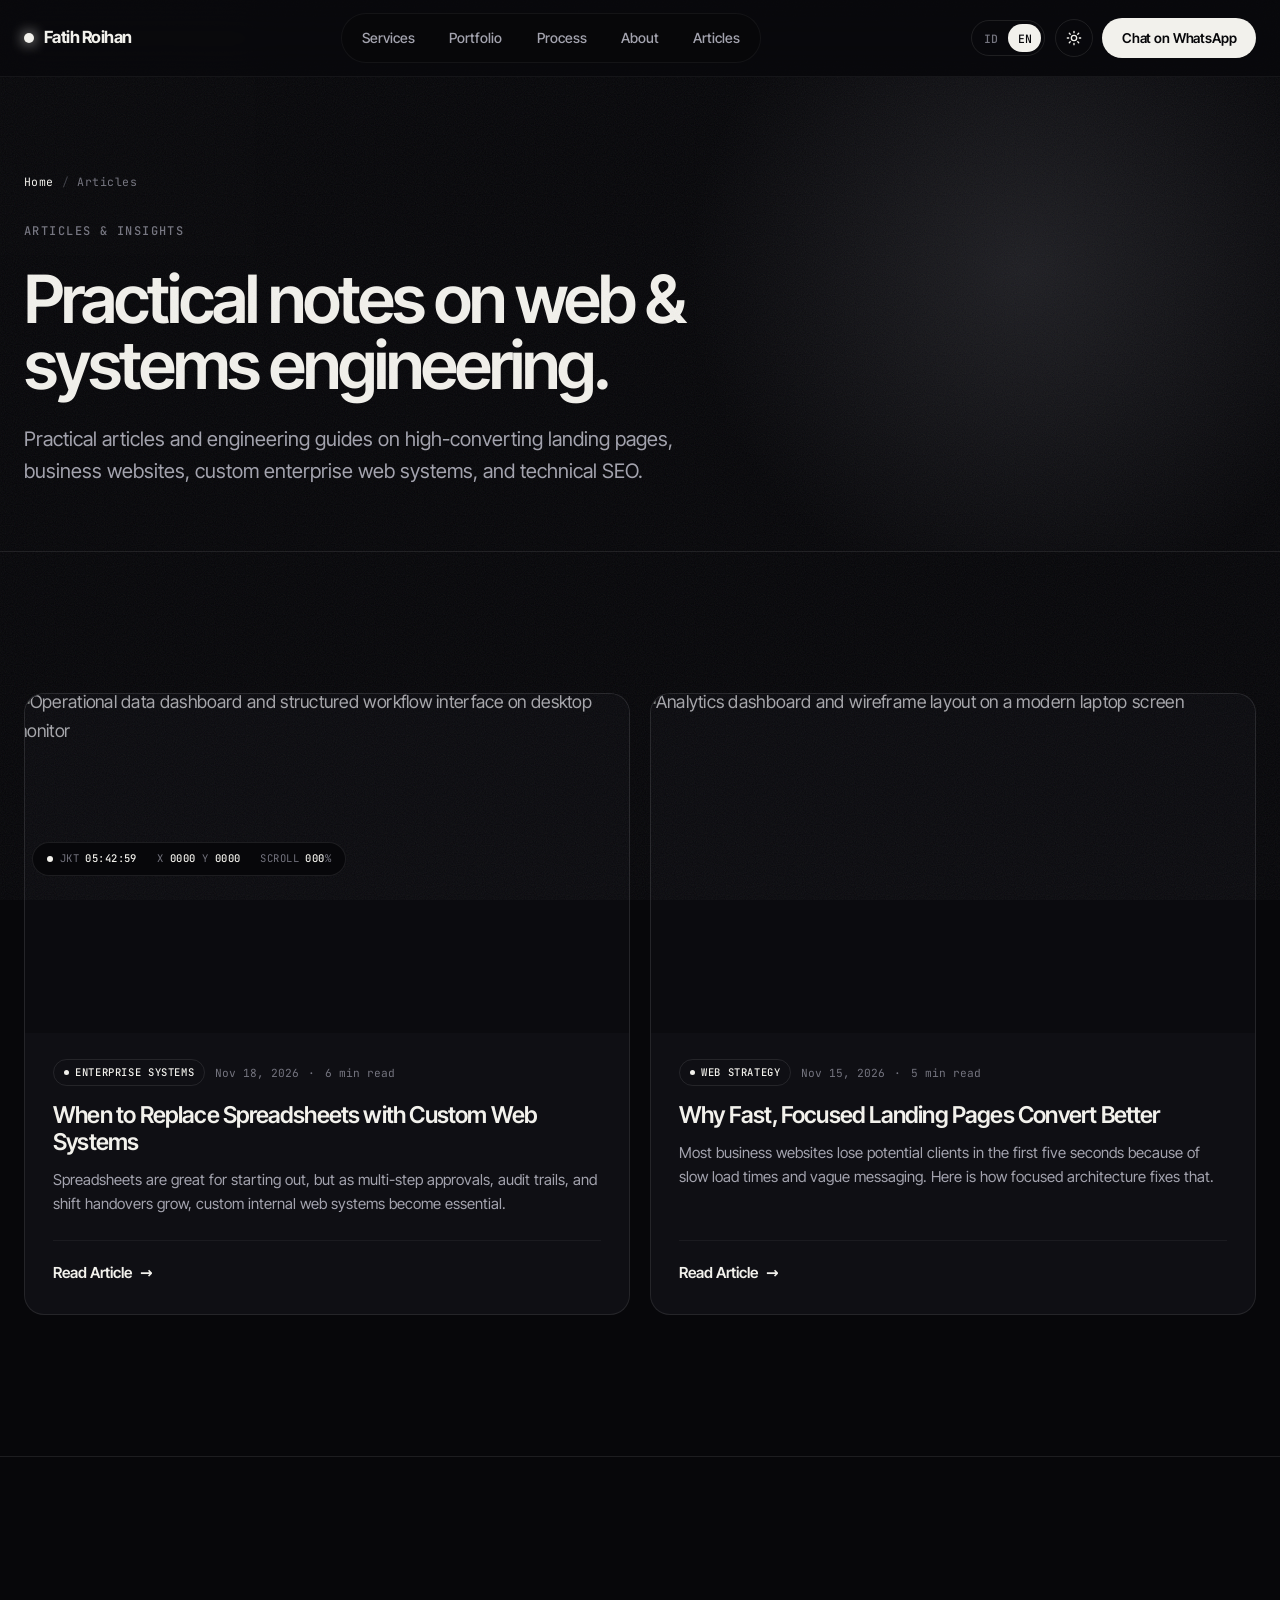
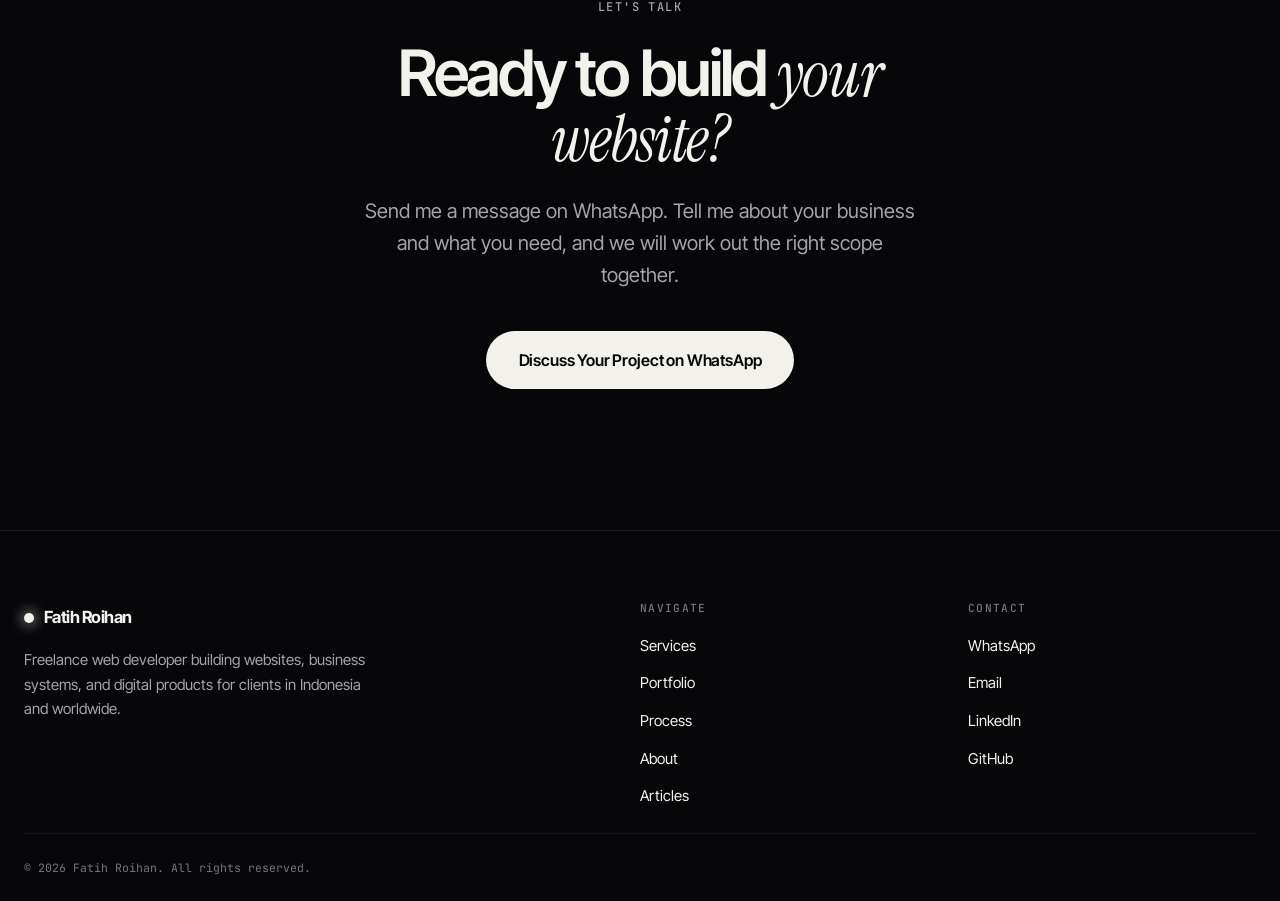
==== commit 973103a2: "feat: monochrome editorial redesign, trust and services expansion, motion and SEO performance Design" ====
--- a/articles/index.html
+++ b/articles/index.html
@@ -9,7 +9,7 @@
     <meta name="description" content="Practical articles and engineering guides on high-converting landing pages, business websites, custom enterprise web systems, and technical SEO.">
     <meta name="author" content="Fatih Roihan">
     <meta name="robots" content="index, follow, max-image-preview:large">
-    <meta name="theme-color" content="#F8FAFC">
+    <meta name="theme-color" content="#07070A">
 
     <link rel="canonical" href="https://fatihroihan.site/articles/">
     <link rel="alternate" hreflang="en" href="https://fatihroihan.site/articles/">
@@ -34,8 +34,9 @@
         (function () {
             try {
                 var stored = localStorage.getItem('fr-theme');
-                var theme = stored || (window.matchMedia && window.matchMedia('(prefers-color-scheme: dark)').matches ? 'dark' : 'light');
+                var theme = stored === 'light' ? 'light' : 'dark';
                 document.documentElement.setAttribute('data-theme', theme);
+                document.documentElement.classList.add('js');
             } catch (e) {}
         })();
     </script>
@@ -76,6 +77,9 @@
 }
     </script>
 
+    <link rel="preload" href="../assets/fonts/inter-tight-var.woff2" as="font" type="font/woff2" crossorigin>
+    <link rel="preload" href="../assets/fonts/instrument-serif-italic.woff2" as="font" type="font/woff2" crossorigin>
+    <link rel="stylesheet" href="../assets/css/fonts.css">
     <link rel="stylesheet" href="../assets/css/reset.css">
     <link rel="stylesheet" href="../assets/css/variables.css">
     <link rel="stylesheet" href="../assets/css/style.css">
@@ -142,7 +146,7 @@
                 <div class="articles-grid">
                     <article class="article-card" data-category="enterprise-systems">
                         <a href="../articles/spreadsheets-to-custom-enterprise-web-systems/" class="article-card__media">
-                            <img src="https://images.unsplash.com/photo-1504868584819-f8e8b4b6d7e3?auto=format&amp;fit=crop&amp;w=1200&amp;q=80" width="1200" height="630" loading="lazy" decoding="async"
+                            <img src="https://images.unsplash.com/photo-1504868584819-f8e8b4b6d7e3?auto=format&amp;fit=crop&amp;w=1200&amp;q=80" srcset="https://images.unsplash.com/photo-1504868584819-f8e8b4b6d7e3?auto=format&amp;fit=crop&amp;w=480&amp;q=80 480w, https://images.unsplash.com/photo-1504868584819-f8e8b4b6d7e3?auto=format&amp;fit=crop&amp;w=800&amp;q=80 800w, https://images.unsplash.com/photo-1504868584819-f8e8b4b6d7e3?auto=format&amp;fit=crop&amp;w=1200&amp;q=80 1200w" sizes="(max-width: 720px) 100vw, (max-width: 1180px) 50vw, 420px" width="1200" height="630" loading="lazy" decoding="async"
                                 alt="Operational data dashboard and structured workflow interface on desktop monitor" class="article-card__img">
                         </a>
                         <div class="article-card__body">
@@ -163,7 +167,7 @@
                     </article>
                     <article class="article-card" data-category="web-strategy">
                         <a href="../articles/high-converting-landing-page-architecture/" class="article-card__media">
-                            <img src="https://images.unsplash.com/photo-1460925895917-afdab827c52f?auto=format&amp;fit=crop&amp;w=1200&amp;q=80" width="1200" height="630" loading="lazy" decoding="async"
+                            <img src="https://images.unsplash.com/photo-1460925895917-afdab827c52f?auto=format&amp;fit=crop&amp;w=1200&amp;q=80" srcset="https://images.unsplash.com/photo-1460925895917-afdab827c52f?auto=format&amp;fit=crop&amp;w=480&amp;q=80 480w, https://images.unsplash.com/photo-1460925895917-afdab827c52f?auto=format&amp;fit=crop&amp;w=800&amp;q=80 800w, https://images.unsplash.com/photo-1460925895917-afdab827c52f?auto=format&amp;fit=crop&amp;w=1200&amp;q=80 1200w" sizes="(max-width: 720px) 100vw, (max-width: 1180px) 50vw, 420px" width="1200" height="630" loading="lazy" decoding="async"
                                 alt="Analytics dashboard and wireframe layout on a modern laptop screen" class="article-card__img">
                         </a>
                         <div class="article-card__body">
@@ -202,7 +206,7 @@
         <div class="container site-footer__inner">
             <div class="site-footer__brand">
                 <a href="../" class="navbar__logo">Fatih Roihan</a>
-                <p data-i18n="footer.desc">Freelance website developer helping businesses and individuals get a professional online presence.</p>
+                <p data-i18n="footer.desc">Freelance web developer building websites, business systems, and digital products for clients in Indonesia and worldwide.</p>
             </div>
 
             <nav class="site-footer__col" aria-label="Navigate">
--- a/assets/css/fonts.css
+++ b/assets/css/fonts.css
@@ -0,0 +1,45 @@
+/* =========================================
+   FONTS (self-hosted, latin subset, SIL Open Font License; see assets/fonts/OFL-*.txt)
+   Served from this domain so the first render does not wait on a third-party stylesheet.
+   The two faces visible in the hero are preloaded in each page's <head>.
+========================================= */
+
+@font-face {
+    font-family: "Inter Tight";
+    font-style: normal;
+    font-weight: 400 800;
+    font-display: swap;
+    src: url("../fonts/inter-tight-var.woff2") format("woff2");
+}
+
+@font-face {
+    font-family: "Inter Tight";
+    font-style: italic;
+    font-weight: 400;
+    font-display: swap;
+    src: url("../fonts/inter-tight-italic.woff2") format("woff2");
+}
+
+@font-face {
+    font-family: "Instrument Serif";
+    font-style: normal;
+    font-weight: 400;
+    font-display: swap;
+    src: url("../fonts/instrument-serif.woff2") format("woff2");
+}
+
+@font-face {
+    font-family: "Instrument Serif";
+    font-style: italic;
+    font-weight: 400;
+    font-display: swap;
+    src: url("../fonts/instrument-serif-italic.woff2") format("woff2");
+}
+
+@font-face {
+    font-family: "JetBrains Mono";
+    font-style: normal;
+    font-weight: 400 500;
+    font-display: swap;
+    src: url("../fonts/jetbrains-mono-var.woff2") format("woff2");
+}
--- a/assets/css/variables.css
+++ b/assets/css/variables.css
@@ -1,136 +1,129 @@
 /* =========================================
-   DESIGN TOKENS - $1,000+ EXECUTIVE SUITE
+   DESIGN TOKENS: MONOCHROME EDITORIAL
+   Dark-first, editorial type, ivory on obsidian.
 ========================================= */
 
-@import url('https://fonts.googleapis.com/css2?family=Plus+Jakarta+Sans:wght@400;500;600;700;800&family=Space+Grotesk:wght@500;600;700&display=swap');
 
 :root {
-    /* Color Palette - Premium Executive Light */
-    --color-background: #F8FAFC;
-    --color-surface: #FFFFFF;
-    --color-surface-hover: #F1F5F9;
-    --color-tint: #F1F5F9;
-    --color-border: #E2E8F0;
-    --color-border-subtle: #EDF2F7;
-    --color-border-glow: rgba(37, 99, 235, 0.18);
-    --color-text-primary: #0F172A;
-    --color-text-secondary: #475569;
-    --color-text-muted: #64748B;
-    
-    --color-accent: #2563EB;
-    --color-accent-hover: #1D4ED8;
-    --color-accent-soft: #EFF6FF;
-    --color-accent-glow: rgba(37, 99, 235, 0.12);
-    --color-accent-gradient: linear-gradient(135deg, #2563EB 0%, #3B82F6 100%);
-    
-    --color-ink: #0F172A;
-    --color-on-ink: #F8FAFC;
-    --color-on-ink-muted: #94A3B8;
-    --color-focus: #2563EB;
+    /* Light theme: warm paper + ink */
+    --color-background: #F2F1EC;
+    --color-surface: #FBFAF7;
+    --color-surface-hover: #FFFFFF;
+    --color-tint: #E9E7E0;
+    --color-border: rgba(12, 12, 16, 0.12);
+    --color-border-subtle: rgba(12, 12, 16, 0.07);
+    --color-border-strong: rgba(12, 12, 16, 0.28);
+    --color-text-primary: #0C0C10;
+    --color-text-secondary: #46464F;
+    --color-text-muted: #6E6E78;
 
-    /* Category & Status Badges */
-    --color-badge-enterprise-bg: #EFF6FF;
-    --color-badge-enterprise-text: #1D4ED8;
-    --color-badge-enterprise-border: #BFDBFE;
+    --color-accent: #0C0C10;          /* fills: buttons, dots, bars */
+    --color-accent-hover: #26262D;
+    --color-on-accent: #F2F1EC;
+    --color-highlight: #0C0C10;       /* accent used as text color */
+    --color-accent-soft: rgba(12, 12, 16, 0.05);
+    --color-accent-glow: rgba(12, 12, 16, 0.10);
 
-    --color-badge-client-bg: #F0FDF4;
-    --color-badge-client-text: #15803D;
-    --color-badge-client-border: #BBF7D0;
+    --color-glow-1: rgba(255, 255, 255, 0.9);
+    --color-glow-2: rgba(150, 148, 140, 0.30);
+    --color-glow-3: rgba(190, 186, 176, 0.35);
 
-    --color-badge-saas-bg: #FAF5FF;
-    --color-badge-saas-text: #7E22CE;
-    --color-badge-saas-border: #E9D5FF;
+    --color-ink: #0C0C10;
+    --color-on-ink: #F2F1EC;
+    --color-on-ink-muted: #9C9CA6;
+    --color-focus: #0C0C10;
 
-    --color-badge-muted-bg: #F1F5F9;
-    --color-badge-muted-text: #475569;
-    --color-badge-muted-border: #E2E8F0;
+    --color-badge-enterprise-text: #0C0C10;
+    --color-badge-client-text: #46464F;
+    --color-badge-saas-text: #6E6E78;
+    --color-badge-muted-text: #8A8A93;
+    --color-badge-enterprise-bg: rgba(12, 12, 16, 0.04);
+    --color-badge-enterprise-border: rgba(12, 12, 16, 0.2);
 
-    --color-grid-dot: rgba(15, 23, 42, 0.05);
+    --color-grid-line: rgba(12, 12, 16, 0.05);
+    --noise-opacity: 0.05;
 
-    /* Card Shadows & Elevation */
-    --shadow-sm: 0 1px 3px 0 rgba(0, 0, 0, 0.05), 0 1px 2px -1px rgba(0, 0, 0, 0.05);
-    --shadow-md: 0 4px 6px -1px rgba(0, 0, 0, 0.06), 0 2px 4px -2px rgba(0, 0, 0, 0.04);
-    --shadow-lg: 0 10px 25px -5px rgba(15, 23, 42, 0.08), 0 8px 10px -6px rgba(15, 23, 42, 0.04);
-    --shadow-premium: 0 20px 35px -10px rgba(15, 23, 42, 0.09), 0 1px 3px rgba(0, 0, 0, 0.04);
-    --glass-bg: rgba(255, 255, 255, 0.85);
-    --glass-border: rgba(226, 232, 240, 0.8);
+    --shadow-sm: 0 1px 2px rgba(12, 12, 16, 0.06);
+    --shadow-lg: 0 30px 60px -20px rgba(12, 12, 16, 0.25);
+    --glass-bg: rgba(242, 241, 236, 0.72);
 
     /* Typography */
-    --font-sans: "Plus Jakarta Sans", system-ui, -apple-system, BlinkMacSystemFont, "Segoe UI", Roboto, sans-serif;
-    --font-display: "Space Grotesk", "Plus Jakarta Sans", system-ui, -apple-system, sans-serif;
-    --text-xs: 0.8125rem;
+    --font-sans: "Inter Tight", system-ui, -apple-system, BlinkMacSystemFont, "Segoe UI", Roboto, sans-serif;
+    --font-display: "Inter Tight", system-ui, -apple-system, sans-serif;
+    --font-serif: "Instrument Serif", "Times New Roman", Georgia, serif;
+    --font-mono: "JetBrains Mono", ui-monospace, SFMono-Regular, Menlo, Consolas, monospace;
+
+    --text-xs: 0.78rem;
     --text-sm: 0.9375rem;
     --text-base: 1.0625rem;
-    --text-lg: 1.1875rem;
-    --text-xl: 1.35rem;
+    --text-lg: 1.25rem;
+    --text-xl: 1.5rem;
+    --text-display: clamp(2.6rem, 6.4vw, 6.6rem);
+    --text-section: clamp(2.2rem, 5vw, 4.6rem);
 
-    /* Space & Shape */
+    /* Space & shape */
     --space-1: 0.5rem;
     --space-2: 1rem;
     --space-3: 1.5rem;
     --space-4: 2.5rem;
     --space-5: 4.5rem;
-    --space-6: 6.5rem;
+    --space-6: clamp(5rem, 11vw, 9.5rem);
     --radius-xs: 6px;
-    --radius-sm: 10px;
-    --radius-md: 16px;
-    --radius-lg: 24px;
+    --radius-sm: 12px;
+    --radius-md: 20px;
+    --radius-lg: 32px;
     --radius-full: 9999px;
-    --container: 1140px;
-    --header-height: 72px;
+    --container: 1320px;
+    --header-height: 76px;
+
+    /* Motion */
+    --ease-out: cubic-bezier(0.16, 1, 0.3, 1);
+    --ease-in-out: cubic-bezier(0.76, 0, 0.24, 1);
+    --dur-fast: 0.25s;
+    --dur: 0.6s;
+    --dur-slow: 1.1s;
 }
 
-/* =========================================
-   DARK THEME - LUXURY OBSIDIAN / CHARCOAL
-========================================= */
+/* Dark theme: obsidian + ivory (default) */
+[data-theme="dark"] {
+    --color-background: #07070A;
+    --color-surface: #0F0F14;
+    --color-surface-hover: #15151C;
+    --color-tint: #0B0B0F;
+    --color-border: rgba(255, 255, 255, 0.09);
+    --color-border-subtle: rgba(255, 255, 255, 0.05);
+    --color-border-strong: rgba(255, 255, 255, 0.22);
+    --color-text-primary: #F2F1EC;
+    --color-text-secondary: #A3A3AE;
+    --color-text-muted: #74747F;
 
-[data-theme="dark"] {
-    --color-background: #090D16;
-    --color-surface: #111827;
-    --color-surface-hover: #162032;
-    --color-tint: #0D1424;
-    --color-border: #1E293B;
-    --color-border-subtle: #192237;
-    --color-border-glow: rgba(59, 130, 246, 0.3);
-    --color-text-primary: #F8FAFC;
-    --color-text-secondary: #94A3B8;
-    --color-text-muted: #64748B;
+    --color-accent: #F2F1EC;
+    --color-accent-hover: #FFFFFF;
+    --color-on-accent: #07070A;
+    --color-highlight: #F2F1EC;
+    --color-accent-soft: rgba(255, 255, 255, 0.05);
+    --color-accent-glow: rgba(242, 241, 236, 0.14);
 
-    --color-accent: #3B82F6;
-    --color-accent-hover: #60A5FA;
-    --color-accent-soft: rgba(59, 130, 246, 0.12);
-    --color-accent-glow: rgba(59, 130, 246, 0.2);
-    --color-accent-gradient: linear-gradient(135deg, #3B82F6 0%, #60A5FA 100%);
+    --color-glow-1: rgba(255, 255, 255, 0.13);
+    --color-glow-2: rgba(170, 170, 185, 0.20);
+    --color-glow-3: rgba(255, 255, 255, 0.07);
 
-    --color-ink: #050811;
-    --color-on-ink: #F1F5F9;
-    --color-on-ink-muted: #94A3B8;
-    --color-focus: #3B82F6;
+    --color-ink: #F2F1EC;
+    --color-on-ink: #07070A;
+    --color-on-ink-muted: #4A4A55;
+    --color-focus: #F2F1EC;
 
-    /* Badges in Dark */
-    --color-badge-enterprise-bg: rgba(59, 130, 246, 0.12);
-    --color-badge-enterprise-text: #93C5FD;
-    --color-badge-enterprise-border: rgba(59, 130, 246, 0.3);
+    --color-badge-enterprise-text: #F2F1EC;
+    --color-badge-client-text: #C4C4CC;
+    --color-badge-saas-text: #9A9AA5;
+    --color-badge-muted-text: #74747F;
+    --color-badge-enterprise-bg: rgba(255, 255, 255, 0.04);
+    --color-badge-enterprise-border: rgba(255, 255, 255, 0.18);
 
-    --color-badge-client-bg: rgba(34, 197, 94, 0.12);
-    --color-badge-client-text: #86EFAC;
-    --color-badge-client-border: rgba(34, 197, 94, 0.3);
+    --color-grid-line: rgba(255, 255, 255, 0.04);
+    --noise-opacity: 0.07;
 
-    --color-badge-saas-bg: rgba(168, 85, 247, 0.12);
-    --color-badge-saas-text: #D8B4FE;
-    --color-badge-saas-border: rgba(168, 85, 247, 0.3);
-
-    --color-badge-muted-bg: rgba(148, 163, 184, 0.1);
-    --color-badge-muted-text: #CBD5E1;
-    --color-badge-muted-border: rgba(148, 163, 184, 0.2);
-
-    --color-grid-dot: rgba(255, 255, 255, 0.05);
-
-    /* Shadows & Glass in Dark */
-    --shadow-sm: 0 1px 3px 0 rgba(0, 0, 0, 0.3);
-    --shadow-md: 0 4px 10px -1px rgba(0, 0, 0, 0.4);
-    --shadow-lg: 0 12px 30px -5px rgba(0, 0, 0, 0.6);
-    --shadow-premium: 0 20px 40px -10px rgba(0, 0, 0, 0.7), 0 0 1px 1px rgba(255, 255, 255, 0.05);
-    --glass-bg: rgba(17, 24, 39, 0.85);
-    --glass-border: rgba(30, 41, 59, 0.8);
+    --shadow-sm: 0 1px 2px rgba(0, 0, 0, 0.4);
+    --shadow-lg: 0 40px 80px -20px rgba(0, 0, 0, 0.8);
+    --glass-bg: rgba(7, 7, 10, 0.6);
 }
--- a/assets/css/style.css
+++ b/assets/css/style.css
@@ -1,33 +1,53 @@
 /* =========================================
-   BASE & RESET STYLES
+   BASE
 ========================================= */
 
 html {
     scroll-padding-top: calc(var(--header-height) + 20px);
     scroll-behavior: smooth;
-    color-scheme: light dark;
+    color-scheme: dark light;
+    overflow-x: clip;
 }
 
 body {
     background-color: var(--color-background);
-    background-image: radial-gradient(var(--color-grid-dot) 1px, transparent 1px);
-    background-size: 28px 28px;
     color: var(--color-text-secondary);
     font-family: var(--font-sans);
     font-size: var(--text-base);
     line-height: 1.65;
     -webkit-font-smoothing: antialiased;
     -moz-osx-font-smoothing: grayscale;
-    transition: background-color 0.25s ease, color 0.25s ease;
-    overflow-x: hidden;
+    transition: background-color 0.4s ease, color 0.4s ease;
+    overflow-x: clip;
+    counter-reset: section;
+    font-feature-settings: "ss01", "cv11";
+}
+
+html.has-smooth-scroll { scroll-behavior: auto; }
+
+/* Film grain over everything: static SVG noise on its own GPU layer so scrolling never repaints it */
+body::after {
+    content: "";
+    position: fixed;
+    inset: 0;
+    z-index: 90;
+    pointer-events: none;
+    transform: translateZ(0);
+    opacity: var(--noise-opacity);
+    background-image: url("data:image/svg+xml,%3Csvg xmlns='http://www.w3.org/2000/svg' width='160' height='160'%3E%3Cfilter id='n'%3E%3CfeTurbulence type='fractalNoise' baseFrequency='0.9' numOctaves='3' stitchTiles='stitch'/%3E%3C/filter%3E%3Crect width='100%25' height='100%25' filter='url(%23n)'/%3E%3C/svg%3E");
+}
+
+::selection {
+    background: var(--color-accent);
+    color: var(--color-on-accent);
 }
 
 h1, h2, h3, h4 {
     font-family: var(--font-display);
     color: var(--color-text-primary);
-    line-height: 1.15;
-    letter-spacing: -0.025em;
-    font-weight: 700;
+    line-height: 1.05;
+    letter-spacing: -0.035em;
+    font-weight: 600;
 }
 
 ul, ol { margin: 0; padding: 0; list-style: none; }
@@ -35,26 +55,26 @@
 a { color: inherit; text-decoration: none; }
 
 :focus-visible {
-    outline: 2.5px solid var(--color-focus);
-    outline-offset: 3px;
+    outline: 2px solid var(--color-focus);
+    outline-offset: 4px;
     border-radius: 4px;
 }
 
 .container {
-    width: min(100% - 2.5rem, var(--container));
+    width: min(100% - 3rem, var(--container));
     margin-inline: auto;
 }
 
 .skip-link {
     position: absolute;
+    top: -100px;
     left: 1rem;
-    top: -4rem;
-    z-index: 1000;
-    padding: 0.6rem 1.2rem;
-    background: var(--color-ink);
-    color: var(--color-on-ink);
-    border-radius: var(--radius-sm);
-    font-weight: 600;
+    z-index: 200;
+    padding: 0.75rem 1.25rem;
+    background: var(--color-accent);
+    color: var(--color-on-accent);
+    font-weight: 700;
+    border-radius: var(--radius-full);
     transition: top 0.2s ease;
 }
 .skip-link:focus { top: 1rem; }
@@ -62,326 +82,381 @@
 main:focus { outline: none; }
 
 /* =========================================
-   TYPOGRAPHY HELPERS
+   TYPE PRIMITIVES
 ========================================= */
 
 .eyebrow {
     display: inline-flex;
     align-items: center;
-    gap: 0.5rem;
-    margin-bottom: var(--space-2);
-    font-size: var(--text-xs);
-    font-weight: 700;
+    gap: 0.75rem;
+    margin-bottom: 1.5rem;
+    font-family: var(--font-mono);
+    font-size: 0.75rem;
+    font-weight: 500;
     letter-spacing: 0.12em;
     text-transform: uppercase;
-    color: var(--color-accent);
-}
-.eyebrow--light { color: #93C5FD; }
+    color: var(--color-text-muted);
+}
+
+.section .section-header .eyebrow::before,
+.section .about__content .eyebrow::before {
+    content: "(" counter(section, decimal-leading-zero) ")";
+    color: var(--color-highlight);
+}
+
+.eyebrow--light { color: inherit; }
 
 .section-header {
-    max-width: 680px;
-    margin-bottom: var(--space-4);
+    max-width: 900px;
+    margin-bottom: clamp(3rem, 6vw, 5rem);
 }
 
 .section-title {
-    font-size: clamp(2rem, 3.5vw, 2.75rem);
-    margin-bottom: var(--space-2);
-    letter-spacing: -0.03em;
-}
-.section-title span {
-    background: var(--color-accent-gradient);
-    -webkit-background-clip: text;
-    -webkit-text-fill-color: transparent;
+    font-size: var(--text-section);
+    font-weight: 600;
+    letter-spacing: -0.045em;
+    line-height: 0.98;
+    margin-bottom: 1.5rem;
+}
+
+/* The accent half of every title switches to an editorial italic serif */
+.section-title span,
+.hero__title span,
+.contact__title span {
+    font-family: var(--font-serif);
+    font-style: italic;
+    font-weight: 400;
+    letter-spacing: -0.02em;
+    color: var(--color-highlight);
 }
 
 .section-description {
-    font-size: var(--text-base);
+    max-width: 620px;
+    font-size: var(--text-lg);
+    line-height: 1.6;
     color: var(--color-text-secondary);
-    line-height: 1.6;
 }
 
 .section {
-    padding-block: var(--space-5);
     position: relative;
+    padding-block: var(--space-6);
+    counter-increment: section;
 }
 
 .section--tint {
-    background-color: var(--color-tint);
+    background: var(--color-tint);
     border-block: 1px solid var(--color-border-subtle);
 }
 
 /* =========================================
-   BUTTONS & BADGES
+   BUTTONS & LINKS
 ========================================= */
 
 .button {
+    --btn-bg: transparent;
+    --btn-fg: var(--color-text-primary);
+    position: relative;
+    isolation: isolate;
+    overflow: hidden;
     display: inline-flex;
     align-items: center;
     justify-content: center;
-    gap: 0.5rem;
-    min-height: 46px;
-    padding: 0.75rem 1.5rem;
+    gap: 0.6rem;
+    min-height: 48px;
+    padding: 0.8rem 1.6rem;
     border: 1px solid transparent;
-    border-radius: var(--radius-sm);
-    font-size: var(--text-sm);
+    border-radius: var(--radius-full);
+    background: var(--btn-bg);
+    color: var(--btn-fg);
+    font-family: var(--font-sans);
+    font-size: 0.95rem;
     font-weight: 600;
-    line-height: 1.25;
+    letter-spacing: -0.01em;
+    line-height: 1.2;
     text-align: center;
     cursor: pointer;
-    transition: all 0.2s cubic-bezier(0.16, 1, 0.3, 1);
-    box-shadow: var(--shadow-sm);
-}
-.button:hover {
-    transform: translateY(-2px);
-    box-shadow: var(--shadow-md);
-}
-.button:active {
+    transition: color 0.45s var(--ease-out), border-color 0.45s var(--ease-out), transform 0.6s var(--ease-out);
+}
+/* While the pointer drives the position (motion.js), transform must not be eased twice */
+.is-magnetic { transition-property: color, background-color, border-color, box-shadow !important; }
+
+/* Liquid fill that rises from the bottom on hover */
+.button::before {
+    content: "";
+    position: absolute;
+    inset: -1px;
+    z-index: -1;
+    border-radius: inherit;
+    background: var(--btn-fill, var(--color-text-primary));
+    transform: translateY(101%);
+    border-radius: 50% 50% 0 0 / 30% 30% 0 0;
+    transition: transform 0.55s var(--ease-out), border-radius 0.55s var(--ease-out);
+}
+.button:hover::before {
     transform: translateY(0);
+    border-radius: 0;
 }
 
 .button--lg {
-    min-height: 52px;
-    padding: 0.85rem 1.85rem;
+    min-height: 58px;
+    padding: 1rem 2rem;
     font-size: 1rem;
-    border-radius: var(--radius-sm);
-}
-
+}
+
+/* Solid buttons invert on hover: dark fill rises, ivory outline + text remain */
 .button--primary {
-    background: var(--color-accent-gradient);
-    color: #FFFFFF;
-    border-color: rgba(255, 255, 255, 0.15);
-}
-.button--primary:hover {
-    filter: brightness(1.08);
-    box-shadow: 0 10px 20px -5px var(--color-accent-glow);
-}
+    --btn-bg: var(--color-accent);
+    --btn-fg: var(--color-on-accent);
+    --btn-fill: var(--color-background);
+}
+.button--primary:hover { color: var(--color-text-primary); border-color: var(--color-text-primary); }
 
 .button--secondary {
-    border-color: var(--color-border);
-    background: var(--color-surface);
-    color: var(--color-text-primary);
-}
-.button--secondary:hover {
-    background: var(--color-surface-hover);
-    border-color: var(--color-accent);
-}
+    --btn-fg: var(--color-text-primary);
+    --btn-fill: var(--color-text-primary);
+    border-color: var(--color-border-strong);
+}
+.button--secondary:hover { color: var(--color-background); border-color: var(--color-text-primary); }
 
 .button--light {
-    background: #FFFFFF;
-    color: #0F172A;
-    border-color: rgba(255, 255, 255, 0.9);
-}
-.button--light:hover {
-    background: #F8FAFC;
-    color: #000000;
-}
+    --btn-bg: var(--color-accent);
+    --btn-fg: var(--color-on-accent);
+    --btn-fill: var(--color-background);
+}
+.button--light:hover { color: var(--color-text-primary); border-color: var(--color-text-primary); }
 
 .button--outline-light {
-    border-color: rgba(255, 255, 255, 0.3);
-    color: #FFFFFF;
-    background: rgba(255, 255, 255, 0.05);
-    backdrop-filter: blur(8px);
-}
-.button--outline-light:hover {
-    border-color: #FFFFFF;
-    background: rgba(255, 255, 255, 0.12);
-}
+    --btn-fg: var(--color-text-primary);
+    --btn-fill: var(--color-text-primary);
+    border-color: var(--color-border-strong);
+}
+.button--outline-light:hover { color: var(--color-background); }
 
 .text-link {
+    position: relative;
     display: inline-flex;
     align-items: center;
-    gap: 0.35rem;
+    gap: 0.5rem;
     font-weight: 600;
-    font-size: var(--text-sm);
-    color: var(--color-accent);
-    transition: color 0.18s ease, transform 0.18s ease;
+    font-size: 0.95rem;
+    color: var(--color-text-primary);
 }
 .text-link::after {
-    content: "→";
+    content: "\2192";
     display: inline-block;
-    transition: transform 0.18s ease;
-}
-.text-link:hover {
-    color: var(--color-accent-hover);
-}
-.text-link:hover::after {
-    transform: translateX(4px);
-}
-
-/* Status / Availability Pill */
+    color: var(--color-highlight);
+    transition: transform 0.4s var(--ease-out);
+}
+.text-link::before {
+    content: "";
+    position: absolute;
+    left: 0;
+    right: 1.4em;
+    bottom: -3px;
+    height: 1px;
+    background: currentColor;
+    transform: scaleX(0);
+    transform-origin: right;
+    transition: transform 0.5s var(--ease-out);
+}
+.text-link:hover::before { transform: scaleX(1); transform-origin: left; }
+.text-link:hover::after { transform: translateX(5px); }
+
+/* =========================================
+   STATUS PILL
+========================================= */
+
 .status-pill {
     display: inline-flex;
     align-items: center;
-    gap: 0.6rem;
-    padding: 0.35rem 0.9rem;
-    background: var(--color-surface);
+    gap: 0.65rem;
+    padding: 0.45rem 1rem 0.45rem 0.75rem;
     border: 1px solid var(--color-border);
     border-radius: var(--radius-full);
-    font-size: var(--text-xs);
-    font-weight: 600;
+    background: var(--glass-bg);
+    backdrop-filter: blur(12px);
+    -webkit-backdrop-filter: blur(12px);
+    font-size: 0.8rem;
+    font-weight: 500;
     color: var(--color-text-primary);
-    box-shadow: var(--shadow-sm);
-    margin-bottom: var(--space-2);
-}
+}
+
 .status-dot {
+    position: relative;
     width: 8px;
     height: 8px;
-    background-color: #22C55E;
+    flex-shrink: 0;
     border-radius: 50%;
-    position: relative;
-    box-shadow: 0 0 0 2px rgba(34, 197, 94, 0.2);
+    background: var(--color-accent);
+    box-shadow: 0 0 12px var(--color-accent);
 }
 .status-dot::after {
     content: "";
     position: absolute;
-    inset: -3px;
+    inset: 0;
     border-radius: 50%;
-    background-color: rgba(34, 197, 94, 0.4);
-    animation: statusPulse 2s cubic-bezier(0, 0, 0.2, 1) infinite;
-}
+    background: var(--color-accent);
+    animation: statusPulse 2s var(--ease-out) infinite;
+}
+
 @keyframes statusPulse {
-    0% { transform: scale(0.9); opacity: 0.8; }
-    50% { transform: scale(1.6); opacity: 0; }
-    100% { transform: scale(0.9); opacity: 0; }
+    0% { transform: scale(1); opacity: 0.8; }
+    100% { transform: scale(3.2); opacity: 0; }
 }
 
 /* =========================================
-   HEADER & NAVIGATION
+   HEADER
 ========================================= */
 
 .site-header {
-    position: sticky;
+    position: fixed;
     top: 0;
+    left: 0;
+    right: 0;
     z-index: 100;
+    transition: transform 0.6s var(--ease-out), background-color 0.4s ease, border-color 0.4s ease;
+    border-bottom: 1px solid transparent;
+    will-change: transform;
+}
+
+.site-header.is-scrolled {
     background: var(--glass-bg);
-    backdrop-filter: blur(16px);
-    -webkit-backdrop-filter: blur(16px);
-    border-bottom: 1px solid var(--color-border);
-    transition: background-color 0.25s ease, border-color 0.25s ease;
-}
+    backdrop-filter: blur(12px);
+    -webkit-backdrop-filter: blur(12px);
+    border-bottom-color: var(--color-border-subtle);
+}
+
+.site-header.is-hidden { transform: translateY(-100%); }
+
+/* Pages without a full-bleed hero keep the header solid from the start */
+body:not(:has(.hero)) .site-header {
+    background: var(--glass-bg);
+    backdrop-filter: blur(18px);
+    -webkit-backdrop-filter: blur(18px);
+    border-bottom-color: var(--color-border-subtle);
+}
+body:not(:has(.hero)) main { padding-top: var(--header-height); }
 
 .navbar {
     display: flex;
     align-items: center;
-    justify-content: space-between;
+    gap: 2rem;
     height: var(--header-height);
-    gap: 1.5rem;
 }
 
 .navbar__logo {
-    display: flex;
+    display: inline-flex;
     align-items: center;
     gap: 0.6rem;
     font-family: var(--font-display);
-    font-size: 1.2rem;
-    font-weight: 800;
+    font-size: 1.05rem;
+    font-weight: 700;
     letter-spacing: -0.03em;
     color: var(--color-text-primary);
+    white-space: nowrap;
 }
 .navbar__logo::before {
     content: "";
     width: 10px;
     height: 10px;
     border-radius: 50%;
-    background: var(--color-accent-gradient);
-    display: inline-block;
-}
-
-.navbar__menu {
-    display: flex;
-    align-items: center;
-}
+    background: var(--color-accent);
+    box-shadow: 0 0 14px var(--color-accent);
+    transition: transform 0.5s var(--ease-out);
+}
+.navbar__logo:hover::before { transform: scale(1.6); }
+
+.navbar__menu { margin-inline: auto; }
 
 .navbar__links {
     display: flex;
-    align-items: center;
-    gap: 0.5rem;
+    gap: 0.25rem;
+    padding: 0.3rem;
+    border: 1px solid var(--color-border-subtle);
+    border-radius: var(--radius-full);
+    background: color-mix(in srgb, var(--color-background) 72%, transparent);
 }
 
 .navbar__links a {
-    padding: 0.5rem 0.85rem;
-    border-radius: var(--radius-xs);
-    font-size: var(--text-sm);
+    position: relative;
+    display: block;
+    padding: 0.45rem 0.95rem;
+    border-radius: var(--radius-full);
+    font-size: 0.875rem;
     font-weight: 500;
     color: var(--color-text-secondary);
-    transition: color 0.18s ease, background-color 0.18s ease;
+    transition: color 0.3s ease, background-color 0.3s ease;
 }
 .navbar__links a:hover {
     color: var(--color-text-primary);
-    background-color: var(--color-surface-hover);
+    background: var(--color-border-subtle);
 }
 
 .navbar__actions {
     display: flex;
     align-items: center;
-    gap: 0.75rem;
-}
-
-/* Language Switcher Pill */
+    gap: 0.6rem;
+}
+
 .lang-switch {
-    display: inline-flex;
-    background: var(--color-tint);
+    display: flex;
+    padding: 3px;
     border: 1px solid var(--color-border);
     border-radius: var(--radius-full);
-    padding: 3px;
-    gap: 2px;
-}
+}
+
 .lang-switch__option {
-    padding: 0.3rem 0.65rem;
-    border: none;
+    padding: 0.3rem 0.6rem;
+    border: 0;
+    border-radius: var(--radius-full);
     background: transparent;
-    border-radius: var(--radius-full);
-    font-size: 0.75rem;
-    font-weight: 700;
-    color: var(--color-text-secondary);
+    color: var(--color-text-muted);
+    font-family: var(--font-mono);
+    font-size: 0.72rem;
+    font-weight: 500;
     cursor: pointer;
-    transition: background-color 0.18s ease, color 0.18s ease;
-}
+    transition: color 0.25s ease, background-color 0.25s ease;
+}
+.lang-switch__option:hover { color: var(--color-text-primary); }
 .lang-switch__option[aria-pressed="true"] {
-    background: var(--color-surface);
-    color: var(--color-accent);
-    box-shadow: var(--shadow-sm);
-}
-
-/* Theme Toggle Button */
+    background: var(--color-text-primary);
+    color: var(--color-background);
+}
+
 .theme-toggle {
-    display: inline-flex;
-    align-items: center;
-    justify-content: center;
+    display: grid;
+    place-items: center;
     width: 38px;
     height: 38px;
+    padding: 0;
+    border: 1px solid var(--color-border);
     border-radius: 50%;
-    background: var(--color-surface);
-    border: 1px solid var(--color-border);
+    background: transparent;
     color: var(--color-text-primary);
     cursor: pointer;
-    box-shadow: var(--shadow-sm);
-    transition: background-color 0.18s ease, border-color 0.18s ease, transform 0.2s ease;
-}
-.theme-toggle:hover {
-    transform: rotate(15deg);
-    border-color: var(--color-accent);
-}
+    transition: border-color 0.3s ease, transform 0.6s var(--ease-out);
+}
+.theme-toggle:hover { border-color: var(--color-text-primary); transform: rotate(45deg); }
+
 .theme-toggle svg {
-    width: 18px;
-    height: 18px;
+    width: 16px;
+    height: 16px;
+    fill: none;
     stroke: currentColor;
-    fill: none;
     stroke-width: 2;
     stroke-linecap: round;
     stroke-linejoin: round;
-    transition: transform 0.25s ease, opacity 0.25s ease;
-}
-.theme-toggle__icon--moon { display: none; }
-.theme-toggle__icon--sun { display: block; }
-
-[data-theme="dark"] .theme-toggle__icon--sun { display: none; }
-[data-theme="dark"] .theme-toggle__icon--moon { display: block; }
+}
+
+.theme-toggle__icon--moon { display: block; }
+.theme-toggle__icon--sun { display: none; }
+[data-theme="dark"] .theme-toggle__icon--sun { display: block; }
+[data-theme="dark"] .theme-toggle__icon--moon { display: none; }
 
 .navbar__cta {
-    font-size: 0.875rem;
+    min-height: 40px;
     padding: 0.55rem 1.15rem;
-    min-height: 38px;
+    font-size: 0.85rem;
 }
 
 .navbar__toggle {
@@ -389,934 +464,1575 @@
     flex-direction: column;
     justify-content: center;
     gap: 5px;
-    width: 40px;
-    height: 40px;
+    width: 42px;
+    height: 42px;
+    padding: 0 11px;
+    border: 1px solid var(--color-border);
+    border-radius: 50%;
     background: transparent;
-    border: 1px solid var(--color-border);
-    border-radius: var(--radius-sm);
     cursor: pointer;
-    padding: 8px;
 }
 .navbar__toggle span {
     display: block;
+    height: 1.5px;
+    background: var(--color-text-primary);
+    border-radius: 2px;
+    transition: transform 0.4s var(--ease-out), opacity 0.3s ease;
+}
+.navbar__toggle[aria-expanded="true"] span:nth-child(1) { transform: translateY(6.5px) rotate(45deg); }
+.navbar__toggle[aria-expanded="true"] span:nth-child(2) { opacity: 0; }
+.navbar__toggle[aria-expanded="true"] span:nth-child(3) { transform: translateY(-6.5px) rotate(-45deg); }
+
+/* =========================================
+   HERO
+========================================= */
+
+.hero {
+    position: relative;
+    isolation: isolate;
+    overflow: hidden;
+    min-height: 100svh;
+    display: flex;
+    align-items: stretch;
+    padding-top: calc(var(--header-height) + clamp(1.5rem, 5vh, 3.5rem));
+    padding-bottom: clamp(1.5rem, 4vh, 2.5rem);
+}
+
+.hero__bg {
+    position: absolute;
+    inset: 0;
+    z-index: -1;
+    overflow: hidden;
+    pointer-events: none;
+}
+
+.hero__aurora {
+    position: absolute;
+    inset: -20%;
+}
+.hero__aurora i {
+    position: absolute;
+    border-radius: 50%;
+    will-change: transform;
+    backface-visibility: hidden;
+}
+.hero__aurora i:nth-child(1) {
+    width: 46vw; height: 46vw;
+    top: 8%; right: 4%;
+    background: radial-gradient(closest-side, var(--color-glow-2), transparent);
+    animation: drift1 18s ease-in-out infinite alternate;
+}
+.hero__aurora i:nth-child(2) {
+    width: 34vw; height: 34vw;
+    top: 38%; right: 30%;
+    background: radial-gradient(closest-side, var(--color-glow-1), transparent);
+    animation: drift2 22s ease-in-out infinite alternate;
+}
+.hero__aurora i:nth-child(3) {
+    width: 30vw; height: 30vw;
+    bottom: 0; left: 6%;
+    background: radial-gradient(closest-side, var(--color-glow-3), transparent);
+    animation: drift3 26s ease-in-out infinite alternate;
+}
+
+@keyframes drift1 { to { transform: translate3d(-12vw, 10vh, 0) scale(1.15); } }
+@keyframes drift2 { to { transform: translate3d(14vw, -8vh, 0) scale(0.85); } }
+@keyframes drift3 { to { transform: translate3d(10vw, -14vh, 0) scale(1.2); } }
+
+.hero__grid {
+    position: absolute;
+    inset: 0;
+    background-image:
+        linear-gradient(var(--color-grid-line) 1px, transparent 1px),
+        linear-gradient(90deg, var(--color-grid-line) 1px, transparent 1px);
+    background-size: 88px 88px;
+    -webkit-mask-image: radial-gradient(ellipse 80% 70% at 50% 40%, #000 30%, transparent 80%);
+    mask-image: radial-gradient(ellipse 80% 70% at 50% 40%, #000 30%, transparent 80%);
+}
+
+/* Pointer-following light (position set by motion.js) */
+.hero__spot {
+    position: absolute;
+    top: -320px;
+    left: -320px;
+    width: 640px;
+    height: 640px;
+    border-radius: 50%;
+    background: radial-gradient(circle, var(--color-accent-glow), transparent 65%);
+    opacity: 0;
+    transition: opacity 0.6s ease;
+    will-change: transform, opacity;
+}
+.hero__spot.is-on { opacity: 1; }
+
+.hero__container {
+    position: relative;
+    display: flex;
+    flex-direction: column;
+    gap: clamp(1.25rem, 3vh, 2.5rem);
+}
+
+.hero__top {
+    display: flex;
+    flex-wrap: wrap;
+    align-items: center;
+    justify-content: space-between;
+    gap: 1rem;
+}
+.hero__top .eyebrow { margin: 0; }
+
+.hero__title {
+    font-size: var(--text-display);
+    font-weight: 600;
+    line-height: 0.92;
+    letter-spacing: -0.055em;
+    max-width: 14ch;
+    text-wrap: balance;
+}
+.hero__title span {
+    display: block;
+    padding-right: 0.1em;
+}
+
+.hero__bottom {
+    display: grid;
+    grid-template-columns: minmax(0, 1fr) minmax(0, 1.05fr);
+    gap: clamp(2rem, 5vw, 5rem);
+    align-items: end;
+    margin-top: auto;
+}
+
+.hero__content { max-width: 520px; }
+
+.hero__description {
+    font-size: var(--text-lg);
+    line-height: 1.55;
+    color: var(--color-text-secondary);
+    margin-bottom: 2rem;
+}
+
+.hero__actions {
+    display: flex;
+    flex-wrap: wrap;
+    gap: 0.75rem;
+}
+
+.hero__note {
+    margin-top: 1.1rem;
+    font-family: var(--font-mono);
+    font-size: 0.75rem;
+    color: var(--color-text-muted);
+}
+
+.hero__foot {
+    display: flex;
+    align-items: center;
+    justify-content: space-between;
+    gap: 1.5rem;
+    padding-top: 1.5rem;
+    border-top: 1px solid var(--color-border);
+}
+
+.hero__proof {
+    display: flex;
+    flex-wrap: wrap;
+    gap: 0.5rem 2.25rem;
+}
+.hero__proof li {
+    display: flex;
+    align-items: center;
+    gap: 0.6rem;
+    font-family: var(--font-mono);
+    font-size: 0.72rem;
+    letter-spacing: 0.06em;
+    text-transform: uppercase;
+    color: var(--color-text-secondary);
+}
+.hero__proof li::before {
+    content: "";
+    width: 6px;
+    height: 6px;
+    background: var(--color-accent);
+    transform: rotate(45deg);
+}
+
+.hero__scroll {
+    position: relative;
+    flex-shrink: 0;
+    width: 28px;
+    height: 46px;
+    border: 1px solid var(--color-border-strong);
+    border-radius: var(--radius-full);
+}
+.hero__scroll span {
+    position: absolute;
+    left: 50%;
+    top: 9px;
+    width: 4px;
+    height: 8px;
+    margin-left: -2px;
+    border-radius: 4px;
+    background: var(--color-accent);
+    animation: scrollCue 1.8s var(--ease-in-out) infinite;
+}
+@keyframes scrollCue {
+    0% { transform: translateY(0); opacity: 0; }
+    30% { opacity: 1; }
+    100% { transform: translateY(18px); opacity: 0; }
+}
+
+/* ---- Hero visual: floating 3D browser ---- */
+.hero__visual {
+    perspective: 1400px;
+    justify-self: end;
+    width: 100%;
+    max-width: 620px;
+}
+
+.browser-mockup {
+    --rx: 8deg;
+    --ry: -14deg;
+    position: relative;
+    border: 1px solid var(--color-border);
+    border-radius: var(--radius-md);
+    background: var(--color-surface);
+    box-shadow: var(--shadow-lg), 0 0 0 1px var(--color-border-subtle) inset;
+    transform: perspective(1400px) rotateX(var(--rx)) rotateY(var(--ry));
+    transition: transform 0.9s var(--ease-out);
+    will-change: transform;
+    overflow: hidden;
+}
+.browser-mockup.is-tracking { transition: none;
+}
+/* Glare sweep */
+.browser-mockup::after {
+    content: "";
+    position: absolute;
+    inset: 0;
+    pointer-events: none;
+    background: linear-gradient(115deg, transparent 35%, rgba(255, 255, 255, 0.09) 48%, transparent 60%);
+    transform: translate3d(-100%, 0, 0);
+    animation: glare 7s var(--ease-in-out) 2s infinite;
+}
+@keyframes glare { 0%, 60% { transform: translate3d(-100%, 0, 0); } 100% { transform: translate3d(100%, 0, 0); } }
+
+.browser-mockup__bar {
+    display: flex;
+    align-items: center;
+    gap: 1rem;
+    padding: 0.8rem 1rem;
+    border-bottom: 1px solid var(--color-border-subtle);
+}
+.browser-mockup__dots { display: flex; gap: 6px; }
+.browser-mockup__dots i {
+    width: 10px;
+    height: 10px;
+    border-radius: 50%;
+    background: var(--color-border-strong);
+}
+.browser-mockup__dots i:first-child { background: var(--color-accent); }
+
+.browser-mockup__address {
+    flex: 1;
+    display: flex;
+    align-items: center;
+    justify-content: center;
+    gap: 0.4rem;
+    padding: 0.3rem 0.8rem;
+    border-radius: var(--radius-full);
+    background: var(--color-border-subtle);
+    font-family: var(--font-mono);
+    font-size: 0.7rem;
+    color: var(--color-text-muted);
+}
+.browser-mockup__status { width: 10px; }
+.status-indicator {
+    display: block;
+    width: 8px;
+    height: 8px;
+    border-radius: 50%;
+    background: var(--color-accent);
+    box-shadow: 0 0 10px var(--color-accent);
+}
+
+.browser-mockup__canvas {
+    display: flex;
+    flex-direction: column;
+    gap: 1.25rem;
+    padding: 1.4rem 1.5rem 1.6rem;
+}
+
+.canvas-header { display: flex; justify-content: space-between; align-items: center; }
+.canvas-brand { width: 64px; height: 10px; border-radius: 6px; background: var(--color-text-primary); }
+.canvas-menu { display: flex; gap: 8px; }
+.canvas-menu span { width: 28px; height: 6px; border-radius: 4px; background: var(--color-border-strong); }
+
+.canvas-hero { display: flex; flex-direction: column; gap: 0.7rem; }
+.canvas-tag { width: 90px; height: 16px; border-radius: var(--radius-full); border: 1px solid var(--color-accent); }
+
+.canvas-headline,
+.canvas-subline,
+.canvas-card__bar,
+.canvas-card__sub {
+    position: relative;
+    overflow: hidden;
+    border-radius: 6px;
+    background: var(--color-border);
+}
+.canvas-headline { width: 88%; height: 22px; background: var(--color-text-primary); opacity: 0.9; }
+.canvas-subline { width: 62%; height: 10px; }
+
+/* Shimmer on the placeholder bars, as if content is streaming in */
+.canvas-subline::after,
+.canvas-card__bar::after,
+.canvas-card__sub::after {
+    content: "";
+    position: absolute;
+    inset: 0;
+    background: linear-gradient(90deg, transparent, var(--color-accent-glow), transparent);
+    transform: translateX(-100%);
+    animation: shimmer 2.6s ease-in-out infinite;
+}
+@keyframes shimmer { to { transform: translateX(100%); } }
+
+.canvas-ctas { display: flex; gap: 8px; margin-top: 0.3rem; }
+.canvas-cta { width: 76px; height: 24px; border-radius: var(--radius-full); }
+.canvas-cta--primary { background: var(--color-accent); }
+.canvas-cta--outline { border: 1px solid var(--color-border-strong); }
+
+.canvas-grid { display: grid; grid-template-columns: repeat(3, 1fr); gap: 0.7rem; }
+.canvas-card {
+    display: flex;
+    flex-direction: column;
+    gap: 0.5rem;
+    padding: 0.8rem;
+    border: 1px solid var(--color-border-subtle);
+    border-radius: var(--radius-sm);
+    background: var(--color-border-subtle);
+}
+.canvas-card__icon { width: 22px; height: 22px; border-radius: 7px; background: var(--color-border-strong); }
+.canvas-card__icon--accent { background: var(--color-accent); box-shadow: 0 0 16px var(--color-accent-glow); }
+.canvas-card__bar { height: 7px; width: 80%; }
+.canvas-card__sub { height: 6px; width: 55%; }
+
+/* ---- Intro choreography (runs once html.is-ready is set) ---- */
+.js .hero [data-intro] {
+    opacity: 0;
+    transform: translate3d(0, 40px, 0);
+}
+.js .hero .hero__title[data-intro] {
+    transform: none;
+    opacity: 1;
+    clip-path: inset(0 0 100% 0);
+}
+.js .hero .hero__title[data-intro] span { transform: translateY(60%); opacity: 0; }
+
+.js.is-ready .hero [data-intro] {
+    opacity: 1;
+    transform: none;
+    transition: opacity 1s var(--ease-out), transform 1.2s var(--ease-out);
+}
+.js.is-ready .hero .hero__title[data-intro] {
+    clip-path: inset(-10% -10% -20% -10%);
+    transition: clip-path 1.3s var(--ease-in-out);
+}
+.js.is-ready .hero .hero__title[data-intro] span {
+    transform: none;
+    opacity: 1;
+    transition: transform 1.3s var(--ease-out) 0.35s, opacity 1s ease 0.35s;
+}
+.js.is-ready .hero .hero__top[data-intro] { transition-delay: 0.1s; }
+.js.is-ready .hero .hero__content[data-intro] { transition-delay: 0.55s; }
+.js.is-ready .hero .hero__visual[data-intro] { transition-delay: 0.7s; }
+.js.is-ready .hero .hero__foot[data-intro] { transition-delay: 0.9s; }
+
+/* =========================================
+   MARQUEE
+========================================= */
+
+.marquee {
+    position: relative;
+    overflow: hidden;
+    padding-block: 1.6rem;
+    border-block: 1px solid var(--color-border);
+    background: var(--color-background);
+}
+.marquee__track {
+    display: flex;
+    width: max-content;
+    animation: marquee 38s linear infinite;
+    will-change: transform;
+}
+.marquee:hover .marquee__track { animation-play-state: paused; }
+.marquee__group {
+    display: flex;
+    align-items: center;
+    flex-shrink: 0;
+}
+.marquee__group span {
+    padding-inline: 2rem;
+    font-family: var(--font-display);
+    font-size: clamp(1.6rem, 3.6vw, 3rem);
+    font-weight: 600;
+    letter-spacing: -0.04em;
+    color: var(--color-text-primary);
+    white-space: nowrap;
+}
+.marquee__group span:nth-of-type(even) {
+    font-family: var(--font-serif);
+    font-style: italic;
+    font-weight: 400;
+    color: transparent;
+    -webkit-text-stroke: 1px var(--color-text-secondary);
+}
+.marquee__group i {
+    width: 14px;
+    height: 14px;
+    flex-shrink: 0;
+    background: var(--color-accent);
+    clip-path: polygon(50% 0, 61% 39%, 100% 50%, 61% 61%, 50% 100%, 39% 61%, 0 50%, 39% 39%);
+    animation: spin 6s linear infinite;
+}
+@keyframes marquee { to { transform: translate3d(-50%, 0, 0); } }
+@keyframes spin { to { transform: rotate(360deg); } }
+
+/* =========================================
+   INTERACTIVE CARD SURFACE (spotlight)
+========================================= */
+
+.service,
+.project,
+.article-card,
+.step,
+.sidebar-card {
+    --mx: 50%;
+    --my: 50%;
+    position: relative;
+    isolation: isolate;
+}
+.service::before,
+.project::before,
+.article-card::before,
+.step::before {
+    content: "";
+    position: absolute;
+    inset: 0;
+    z-index: -1;
+    border-radius: inherit;
+    background: radial-gradient(520px circle at var(--mx) var(--my), var(--color-accent-soft), transparent 45%);
+    opacity: 0;
+    transition: opacity 0.5s ease;
+    pointer-events: none;
+}
+.service:hover::before,
+.project:hover::before,
+.article-card:hover::before,
+.step:hover::before { opacity: 1; }
+
+/* =========================================
+   SERVICES
+========================================= */
+
+.service-groups {
+    display: grid;
+    gap: clamp(3rem, 6vw, 5rem);
+}
+
+.service-group__head {
+    display: grid;
+    grid-template-columns: auto minmax(0, 1fr) minmax(0, 1.2fr);
+    align-items: baseline;
+    gap: 0.5rem 1.5rem;
+    margin-bottom: 1.5rem;
+}
+.service-group__index {
+    font-family: var(--font-serif);
+    font-style: italic;
+    font-size: clamp(2.5rem, 4vw, 3.5rem);
+    line-height: 1;
+    color: var(--color-text-muted);
+}
+.service-group__title {
+    font-size: clamp(1.6rem, 2.8vw, 2.4rem);
+    letter-spacing: -0.04em;
+}
+.service-group__desc {
+    max-width: 460px;
+    justify-self: end;
+    font-size: var(--text-sm);
+    color: var(--color-text-secondary);
+}
+
+.services {
+    display: grid;
+    grid-template-columns: repeat(3, minmax(0, 1fr));
+    border-top: 1px solid var(--color-border);
+    border-left: 1px solid var(--color-border);
+}
+
+.service {
+    display: flex;
+    flex-direction: column;
+    padding: clamp(1.75rem, 3.5vw, 3rem);
+    border-right: 1px solid var(--color-border);
+    border-bottom: 1px solid var(--color-border);
+    transition: background-color 0.5s ease;
+}
+
+.service__num {
+    display: block;
+    margin-bottom: 2.5rem;
+    font-family: var(--font-mono);
+    font-size: 0.78rem;
+    color: var(--color-text-muted);
+    transition: color 0.4s ease;
+}
+.service:hover .service__num { color: var(--color-highlight); }
+
+.service__title {
+    font-size: clamp(1.35rem, 2vw, 1.75rem);
+    font-weight: 600;
+    letter-spacing: -0.04em;
+    margin-bottom: 1.75rem;
+    transition: transform 0.6s var(--ease-out);
+}
+.service:hover .service__title { transform: translateX(8px); }
+
+.service__facts {
+    display: grid;
+    gap: 1rem;
+    margin-bottom: 1.75rem;
+}
+.service__facts dt,
+.project__facts dt,
+.service__label {
+    margin-bottom: 0.3rem;
+    font-family: var(--font-mono);
+    font-size: 0.7rem;
+    font-weight: 500;
+    letter-spacing: 0.1em;
+    text-transform: uppercase;
+    color: var(--color-text-muted);
+}
+.service__facts dd {
+    font-size: var(--text-sm);
+    line-height: 1.6;
+    color: var(--color-text-secondary);
+}
+.service__label { margin-bottom: 0.75rem; }
+
+.checklist {
+    display: grid;
+    gap: 0.55rem;
+    margin-bottom: 2rem;
+}
+.checklist li {
+    position: relative;
+    padding-left: 1.6rem;
+    font-size: var(--text-sm);
+    line-height: 1.5;
+    color: var(--color-text-primary);
+}
+.checklist li::before {
+    content: "";
+    position: absolute;
+    left: 0;
+    top: 0.55em;
+    width: 0.8rem;
+    height: 1px;
+    background: var(--color-highlight);
+}
+
+.service .text-link { margin-top: auto; align-self: flex-start; }
+
+.services__more {
+    display: flex;
+    flex-wrap: wrap;
+    align-items: center;
+    justify-content: space-between;
+    gap: 1.5rem;
+    margin-top: 2.5rem;
+    padding: 1.75rem 2rem;
+    border: 1px dashed var(--color-border-strong);
+    border-radius: var(--radius-md);
+}
+.services__more span {
+    flex: 1 1 380px;
+    font-size: var(--text-sm);
+    color: var(--color-text-secondary);
+}
+
+/* =========================================
+   TRUST
+========================================= */
+
+.trust__stats {
+    display: grid;
+    grid-template-columns: repeat(4, minmax(0, 1fr));
+    margin-bottom: clamp(3rem, 6vw, 5rem);
+    border-block: 1px solid var(--color-border);
+}
+.trust__stat {
+    padding: clamp(1.5rem, 3vw, 2.5rem) clamp(1rem, 2vw, 2rem);
+}
+.trust__stat + .trust__stat { border-left: 1px solid var(--color-border); }
+.trust__stat:first-child { padding-left: 0; }
+
+.trust__num {
+    margin-bottom: 0.75rem;
+    font-family: var(--font-display);
+    font-size: clamp(3.5rem, 8vw, 7.5rem);
+    font-weight: 600;
+    letter-spacing: -0.06em;
+    line-height: 0.85;
+    color: var(--color-text-primary);
+    font-variant-numeric: tabular-nums;
+}
+.trust__stat dd {
+    max-width: 22ch;
+    font-family: var(--font-mono);
+    font-size: 0.72rem;
+    letter-spacing: 0.04em;
+    line-height: 1.5;
+    text-transform: uppercase;
+    color: var(--color-text-muted);
+}
+
+.commitments {
+    display: grid;
+    grid-template-columns: repeat(3, minmax(0, 1fr));
+    gap: 1px;
+    overflow: hidden;
+    border: 1px solid var(--color-border);
+    border-radius: var(--radius-md);
+    background: var(--color-border);
+}
+.commitment {
+    --mx: 50%;
+    --my: 50%;
+    position: relative;
+    isolation: isolate;
+    padding: clamp(1.5rem, 3vw, 2.25rem);
+    background: var(--color-background);
+}
+.commitment::before {
+    content: "";
+    position: absolute;
+    inset: 0;
+    z-index: -1;
+    background: radial-gradient(420px circle at var(--mx) var(--my), var(--color-accent-soft), transparent 50%);
+    opacity: 0;
+    transition: opacity 0.5s ease;
+}
+.commitment:hover::before { opacity: 1; }
+.commitment__icon {
+    display: grid;
+    place-items: center;
+    width: 44px;
+    height: 44px;
+    margin-bottom: 1.5rem;
+    border: 1px solid var(--color-border-strong);
+    border-radius: 50%;
+    color: var(--color-text-primary);
+    transition: transform 0.6s var(--ease-out), background-color 0.4s ease, color 0.4s ease;
+}
+.commitment__icon svg { width: 18px; height: 18px; }
+.commitment:hover .commitment__icon {
+    transform: rotate(-12deg) scale(1.08);
+    background: var(--color-accent);
+    color: var(--color-on-accent);
+}
+.commitment__title {
+    margin-bottom: 0.6rem;
+    font-size: 1.2rem;
+    letter-spacing: -0.03em;
+    line-height: 1.2;
+}
+.commitment p {
+    font-size: var(--text-sm);
+    line-height: 1.6;
+    color: var(--color-text-secondary);
+}
+
+/* =========================================
+   AUDIENCE
+========================================= */
+
+.audiences {
+    display: grid;
+    grid-template-columns: repeat(4, minmax(0, 1fr));
+    gap: 1rem;
+}
+.audience {
+    --mx: 50%;
+    --my: 50%;
+    position: relative;
+    isolation: isolate;
+    display: flex;
+    flex-direction: column;
+    min-height: 360px;
+    padding: 1.75rem;
+    overflow: hidden;
+    border: 1px solid var(--color-border);
+    border-radius: var(--radius-md);
+    background: var(--color-surface);
+    transition: transform 0.7s var(--ease-out), border-color 0.5s ease;
+}
+.audience::before {
+    content: "";
+    position: absolute;
+    inset: 0;
+    z-index: -1;
+    background: radial-gradient(480px circle at var(--mx) var(--my), var(--color-accent-soft), transparent 50%);
+    opacity: 0;
+    transition: opacity 0.5s ease;
+}
+.audience:hover { transform: translateY(-6px); border-color: var(--color-border-strong); }
+.audience:hover::before { opacity: 1; }
+
+.audience__index {
+    margin-bottom: auto;
+    padding-bottom: 3rem;
+    font-family: var(--font-mono);
+    font-size: 0.72rem;
+    color: var(--color-text-muted);
+}
+.audience__title {
+    margin-bottom: 0.75rem;
+    font-size: clamp(1.4rem, 2vw, 1.7rem);
+    letter-spacing: -0.035em;
+    line-height: 1.1;
+}
+.audience__desc {
+    margin-bottom: 1.5rem;
+    font-size: 0.9rem;
+    line-height: 1.6;
+    color: var(--color-text-secondary);
+}
+.audience__tags {
+    display: flex;
+    flex-wrap: wrap;
+    gap: 0.35rem;
+}
+.audience__tags li {
+    padding: 0.25rem 0.6rem;
+    border: 1px solid var(--color-border);
+    border-radius: var(--radius-full);
+    font-family: var(--font-mono);
+    font-size: 0.62rem;
+    letter-spacing: 0.04em;
+    text-transform: uppercase;
+    color: var(--color-text-secondary);
+}
+
+/* =========================================
+   PORTFOLIO
+========================================= */
+
+.project-filter {
+    display: flex;
+    flex-wrap: wrap;
+    gap: 0.5rem;
+    margin-bottom: 2.5rem;
+}
+
+.project-filter__btn {
+    padding: 0.6rem 1.15rem;
+    border: 1px solid var(--color-border);
+    border-radius: var(--radius-full);
+    background: transparent;
+    color: var(--color-text-secondary);
+    font-size: 0.85rem;
+    font-weight: 500;
+    cursor: pointer;
+    transition: color 0.3s ease, background-color 0.3s ease, border-color 0.3s ease;
+}
+.project-filter__btn:hover { color: var(--color-text-primary); border-color: var(--color-text-primary); }
+.project-filter__btn[aria-pressed="true"] {
+    background: var(--color-text-primary);
+    border-color: var(--color-text-primary);
+    color: var(--color-background);
+}
+
+.projects {
+    display: grid;
+    grid-template-columns: repeat(3, minmax(0, 1fr));
+    gap: 1rem;
+}
+
+.project {
+    display: flex;
+    flex-direction: column;
+    padding: 1.75rem;
+    border: 1px solid var(--color-border);
+    border-radius: var(--radius-md);
+    background: var(--color-surface);
+    transition: border-color 0.5s ease, transform 0.7s var(--ease-out);
+}
+.project:hover { border-color: var(--color-border-strong); transform: translateY(-6px); }
+
+/* Gradient hairline at the top edge that lights up on hover */
+.project::after {
+    content: "";
+    position: absolute;
+    top: -1px;
+    left: 12%;
+    right: 12%;
+    height: 1px;
+    background: linear-gradient(90deg, transparent, var(--color-accent), transparent);
+    opacity: 0;
+    transition: opacity 0.5s ease;
+}
+.project:hover::after { opacity: 1; }
+
+.project.is-visible { animation: cardIn 0.7s var(--ease-out); }
+@keyframes cardIn { from { opacity: 0; transform: translateY(24px) scale(0.98); } }
+
+.project__tags {
+    display: flex;
+    flex-wrap: wrap;
+    gap: 0.4rem;
+    margin-bottom: 2rem;
+}
+
+.project__kind {
+    display: inline-flex;
+    align-items: center;
+    gap: 0.4rem;
+    padding: 0.25rem 0.6rem;
+    border: 1px solid var(--color-border);
+    border-radius: var(--radius-full);
+    font-family: var(--font-mono);
+    font-size: 0.66rem;
+    font-weight: 500;
+    letter-spacing: 0.06em;
+    text-transform: uppercase;
+    color: var(--color-badge-enterprise-text);
+}
+.project__kind::before {
+    content: "";
+    width: 5px;
+    height: 5px;
+    border-radius: 50%;
+    background: currentColor;
+}
+.project__kind--client { color: var(--color-badge-client-text); }
+.project__kind--saas,
+.project__kind--personal { color: var(--color-badge-saas-text); }
+.project__kind--muted { color: var(--color-badge-muted-text); }
+.project__kind--muted::before { display: none; }
+
+.project__title {
+    font-size: 1.5rem;
+    font-weight: 600;
+    letter-spacing: -0.035em;
+    line-height: 1.1;
+    margin-bottom: 1.25rem;
+}
+
+.project__facts {
+    display: grid;
+    gap: 0.9rem;
+    margin-bottom: 1.5rem;
+}
+.project__facts dd {
+    font-size: 0.875rem;
+    line-height: 1.55;
+    color: var(--color-text-secondary);
+}
+
+.project__highlights {
+    display: flex;
+    flex-wrap: wrap;
+    gap: 0.35rem;
+    margin-bottom: 1.5rem;
+}
+.project__pill {
+    padding: 0.25rem 0.6rem;
+    border-radius: var(--radius-xs);
+    background: var(--color-border-subtle);
+    font-size: 0.72rem;
+    font-weight: 500;
+    color: var(--color-text-primary);
+}
+
+.project__action {
+    margin-top: auto;
+    padding-top: 1.25rem;
+    border-top: 1px solid var(--color-border-subtle);
+}
+
+/* =========================================
+   PROCESS
+========================================= */
+
+.steps {
+    --progress: 0;
+    position: relative;
+    display: grid;
+    grid-template-columns: repeat(5, minmax(0, 1fr));
+    gap: 1rem;
+    padding-top: 3rem;
+    counter-reset: step;
+}
+/* Track + scroll-driven fill */
+.steps::before {
+    content: "";
+    position: absolute;
+    top: 0;
+    left: 0;
+    right: 0;
+    height: 1px;
+    background: var(--color-border-strong);
+}
+.steps__fill {
+    position: absolute;
+    top: -0.5px;
+    left: 0;
     width: 100%;
     height: 2px;
-    background: var(--color-text-primary);
-    border-radius: 2px;
-    transition: transform 0.2s ease, opacity 0.2s ease;
+    background: linear-gradient(90deg, transparent, var(--color-accent) 12%);
+    transform: scaleX(0);
+    transform-origin: left;
+    will-change: transform;
+    pointer-events: none;
+}
+.steps__head {
+    position: absolute;
+    top: 0;
+    left: -5px;
+    z-index: 2;
+    width: 10px;
+    height: 10px;
+    border-radius: 50%;
+    background: var(--color-accent);
+    box-shadow: 0 0 0 4px var(--color-accent-soft), 0 0 24px 4px var(--color-accent-glow);
+    opacity: 0;
+    transform: translate3d(0, -50%, 0);
+    transition: opacity 0.4s ease;
+    will-change: transform;
+    pointer-events: none;
+}
+
+.step {
+    padding: 1.5rem 1.25rem 1.75rem;
+    border: 1px solid var(--color-border-subtle);
+    border-radius: var(--radius-md);
+    counter-increment: step;
+    transition: border-color 0.6s ease, background-color 0.6s ease;
+}
+.step__title,
+.step p { transition: opacity 0.6s ease; }
+.js .step:not(.is-lit) .step__title { opacity: 0.55; }
+.js .step:not(.is-lit) p { opacity: 0.45; }
+.step.is-lit {
+    border-color: var(--color-border-strong);
+    background: var(--color-surface);
+}
+.step::after {
+    content: counter(step, decimal-leading-zero);
+    position: absolute;
+    top: -3rem;
+    left: 0;
+    transform: translateY(-50%);
+    display: grid;
+    place-items: center;
+    width: 2.4rem;
+    height: 2.4rem;
+    border: 1px solid var(--color-border-strong);
+    border-radius: 50%;
+    background: var(--color-background);
+    font-family: var(--font-mono);
+    font-size: 0.72rem;
+    color: var(--color-text-primary);
+    transition:
+        background-color 0.45s ease,
+        color 0.45s ease,
+        border-color 0.45s ease,
+        box-shadow 0.6s ease,
+        scale 0.6s var(--ease-out);
+}
+.step.is-lit::after {
+    background: var(--color-accent);
+    border-color: var(--color-accent);
+    color: var(--color-on-accent);
+    box-shadow: 0 0 0 6px var(--color-accent-soft);
+    scale: 1.08;
+}
+
+.step__title {
+    font-size: 1.2rem;
+    letter-spacing: -0.03em;
+    line-height: 1.15;
+    margin-bottom: 0.75rem;
+}
+.step p {
+    font-size: 0.875rem;
+    line-height: 1.55;
+    color: var(--color-text-secondary);
 }
 
 /* =========================================
-   HERO SECTION
+   ABOUT
 ========================================= */
 
-.hero {
-    padding-top: calc(var(--space-4) + 1rem);
-    padding-bottom: var(--space-5);
+.about {
+    display: grid;
+    grid-template-columns: minmax(0, 0.85fr) minmax(0, 1.15fr);
+    gap: clamp(2.5rem, 7vw, 7rem);
+    align-items: center;
+}
+
+.about__figure {
     position: relative;
-    overflow: hidden;
-}
-
-/* Ambient glow in background */
-.hero::before {
+    position: sticky;
+    top: calc(var(--header-height) + 2rem);
+}
+.about__figure picture { display: block; }
+.about__figure::before {
     content: "";
     position: absolute;
-    top: -10%;
-    right: 5%;
-    width: 500px;
-    height: 500px;
-    background: radial-gradient(circle, var(--color-accent-glow) 0%, transparent 70%);
-    pointer-events: none;
+    inset: 8% -6% -6% 8%;
     z-index: 0;
-}
-
-.hero__container {
-    display: grid;
-    grid-template-columns: minmax(0, 1.15fr) minmax(0, 0.85fr);
-    gap: var(--space-4);
-    align-items: center;
+    border: 1px solid var(--color-accent);
+    border-radius: var(--radius-lg);
+}
+
+.about__image {
     position: relative;
     z-index: 1;
-}
-
-.hero__content {
+    width: 100%;
+    height: auto;
+    aspect-ratio: 4 / 5;
+    object-fit: cover;
+    border-radius: var(--radius-lg);
+    filter: grayscale(1) contrast(1.05);
+    transition: filter 1s var(--ease-out), clip-path 1.4s var(--ease-in-out);
+}
+.about__figure:hover .about__image { filter: grayscale(0) contrast(1); }
+
+.js .about__image { clip-path: inset(100% 0 0 0 round var(--radius-lg)); }
+.js .about__figure.is-in .about__image { clip-path: inset(0 0 0 0 round var(--radius-lg)); }
+
+.about__figure figcaption {
+    position: absolute;
+    z-index: 2;
+    left: 1rem;
+    bottom: 1rem;
+    display: flex;
+    flex-direction: column;
+    padding: 0.75rem 1.1rem;
+    border-radius: var(--radius-sm);
+    background: var(--glass-bg);
+    backdrop-filter: blur(14px);
+    -webkit-backdrop-filter: blur(14px);
+    border: 1px solid var(--color-border);
+}
+.about__figure figcaption strong {
+    font-size: 0.95rem;
+    color: var(--color-text-primary);
+}
+.about__figure figcaption span {
+    font-family: var(--font-mono);
+    font-size: 0.68rem;
+    letter-spacing: 0.06em;
+    text-transform: uppercase;
+    color: var(--color-text-muted);
+}
+
+.about__content .section-title { margin-bottom: 2rem; }
+.about__content p:not(.eyebrow) {
+    margin-bottom: 1.1rem;
+    font-size: var(--text-base);
+    line-height: 1.7;
+    color: var(--color-text-secondary);
+}
+.about__content p[data-i18n="about.p1"] {
+    font-size: var(--text-xl);
+    line-height: 1.45;
+    letter-spacing: -0.02em;
+    color: var(--color-text-primary);
+}
+
+.stats {
+    display: grid;
+    grid-template-columns: repeat(3, minmax(0, 1fr));
+    margin: 2.5rem 0;
+    border-block: 1px solid var(--color-border);
+}
+.stats > div {
+    padding: 1.4rem 1rem 1.4rem 0;
+}
+.stats > div + div {
+    padding-left: 1.25rem;
+    border-left: 1px solid var(--color-border);
+}
+.stats dt {
+    font-family: var(--font-display);
+    font-size: clamp(1.1rem, 1.8vw, 1.45rem);
+    font-weight: 600;
+    letter-spacing: -0.03em;
+    line-height: 1.15;
+    color: var(--color-text-primary);
+    margin-bottom: 0.35rem;
+}
+.stats dd {
+    font-family: var(--font-mono);
+    font-size: 0.68rem;
+    letter-spacing: 0.06em;
+    text-transform: uppercase;
+    color: var(--color-text-muted);
+}
+
+/* =========================================
+   FAQ
+========================================= */
+
+.faq {
+    display: grid;
+    grid-template-columns: minmax(0, 0.8fr) minmax(0, 1.2fr);
+    gap: clamp(2rem, 6vw, 6rem);
+    align-items: start;
+}
+.faq .section-header {
+    position: sticky;
+    top: calc(var(--header-height) + 2rem);
+    margin-bottom: 0;
+}
+.faq__cta {
+    display: flex;
+    flex-wrap: wrap;
+    gap: 0.6rem;
+    align-items: center;
+    font-size: var(--text-sm);
+}
+.faq__cta span { color: var(--color-text-muted); }
+
+.faq__list { border-top: 1px solid var(--color-border); }
+
+.faq__item { border-bottom: 1px solid var(--color-border); }
+
+.faq__item summary {
+    position: relative;
+    display: block;
+    padding: 1.6rem 3.5rem 1.6rem 0;
+    font-family: var(--font-display);
+    font-size: clamp(1.05rem, 1.6vw, 1.3rem);
+    font-weight: 500;
+    letter-spacing: -0.02em;
+    line-height: 1.3;
+    color: var(--color-text-primary);
+    list-style: none;
+    cursor: pointer;
+    transition: color 0.3s ease, padding-left 0.5s var(--ease-out);
+}
+.faq__item summary::-webkit-details-marker { display: none; }
+.faq__item summary:hover { padding-left: 0.6rem; }
+
+.faq__item summary::after {
+    content: "+";
+    position: absolute;
+    right: 0;
+    top: 50%;
+    display: grid;
+    place-items: center;
+    width: 2.2rem;
+    height: 2.2rem;
+    margin-top: -1.1rem;
+    border: 1px solid var(--color-border-strong);
+    border-radius: 50%;
+    font-family: var(--font-sans);
+    font-size: 1.2rem;
+    font-weight: 300;
+    transition: transform 0.5s var(--ease-out), background-color 0.3s ease, color 0.3s ease, border-color 0.3s ease;
+}
+.faq__item[open] summary::after {
+    transform: rotate(135deg);
+    background: var(--color-accent);
+    border-color: var(--color-accent);
+    color: var(--color-on-accent);
+}
+
+.faq__item p {
     max-width: 640px;
-    width: 100%;
-    min-width: 0;
-}
-
-.hero__title {
-    font-size: clamp(2.35rem, 4.2vw, 3.5rem);
-    letter-spacing: -0.035em;
-    margin-bottom: var(--space-3);
-    line-height: 1.12;
-}
-.hero__title span {
-    background: var(--color-accent-gradient);
-    -webkit-background-clip: text;
-    -webkit-text-fill-color: transparent;
-}
-
-.hero__description {
+    padding-bottom: 1.75rem;
+    font-size: var(--text-sm);
+    line-height: 1.7;
+    color: var(--color-text-secondary);
+    animation: faqIn 0.6s var(--ease-out);
+}
+@keyframes faqIn { from { opacity: 0; transform: translateY(-8px); } }
+
+/* =========================================
+   CONTACT
+========================================= */
+
+.contact {
+    position: relative;
+    isolation: isolate;
+    overflow: hidden;
+    padding-block: var(--space-6);
+    border-top: 1px solid var(--color-border);
+    text-align: center;
+}
+
+.contact__glow {
+    position: absolute;
+    left: 50%;
+    bottom: -40%;
+    z-index: -1;
+    width: min(1100px, 140vw);
+    aspect-ratio: 1;
+    transform: translateX(-50%);
+    border-radius: 50%;
+    background: radial-gradient(circle, var(--color-glow-2), transparent 62%);
+    pointer-events: none;
+}
+.contact__glow::after {
+    content: "";
+    position: absolute;
+    inset: 25%;
+    border-radius: 50%;
+    background: radial-gradient(circle, var(--color-glow-1), transparent 65%);
+}
+
+.contact__marquee {
+    overflow: hidden;
+    margin-bottom: clamp(2rem, 5vw, 4rem);
+    -webkit-mask-image: linear-gradient(90deg, transparent, #000 15%, #000 85%, transparent);
+    mask-image: linear-gradient(90deg, transparent, #000 15%, #000 85%, transparent);
+}
+.contact__marquee-track {
+    display: flex;
+    align-items: center;
+    width: max-content;
+    animation: marquee 24s linear infinite;
+    will-change: transform;
+}
+.contact__marquee-track span {
+    padding-inline: 2.5vw;
+    font-family: var(--font-serif);
+    font-style: italic;
+    font-size: clamp(4rem, 13vw, 12rem);
+    line-height: 1;
+    letter-spacing: -0.03em;
+    color: var(--color-text-primary);
+    white-space: nowrap;
+}
+.contact__marquee-track span:nth-of-type(even) {
+    color: transparent;
+    -webkit-text-stroke: 1px var(--color-text-secondary);
+}
+.contact__marquee-track i {
+    width: clamp(18px, 3vw, 40px);
+    height: clamp(18px, 3vw, 40px);
+    flex-shrink: 0;
+    border-radius: 50%;
+    background: var(--color-accent);
+    box-shadow: 0 0 30px var(--color-accent);
+}
+
+.contact__inner {
+    display: flex;
+    flex-direction: column;
+    align-items: center;
+}
+
+.contact__title {
+    max-width: 16ch;
+    margin-bottom: 1.5rem;
+    font-size: var(--text-section);
+    font-weight: 600;
+    letter-spacing: -0.045em;
+    line-height: 0.98;
+}
+
+.contact__desc {
+    max-width: 560px;
+    margin-bottom: 2.5rem;
     font-size: var(--text-lg);
     line-height: 1.6;
     color: var(--color-text-secondary);
-    margin-bottom: var(--space-4);
-}
-
-.hero__actions {
+}
+
+.contact__actions {
     display: flex;
     flex-wrap: wrap;
-    gap: 1rem;
-    margin-bottom: var(--space-2);
-}
-
-.hero__note {
-    font-size: var(--text-xs);
+    justify-content: center;
+    gap: 0.75rem;
+}
+
+.contact__note {
+    margin-top: 1.5rem;
+    font-family: var(--font-mono);
+    font-size: 0.75rem;
     color: var(--color-text-muted);
-    margin-bottom: var(--space-4);
-}
-
-.hero__proof {
-    display: flex;
-    flex-wrap: wrap;
-    gap: 1.25rem 2rem;
-    padding-top: var(--space-3);
+}
+
+/* =========================================
+   FOOTER
+========================================= */
+
+.site-footer {
+    position: relative;
+    overflow: hidden;
+    padding-top: var(--space-5);
     border-top: 1px solid var(--color-border);
-}
-.hero__proof li {
-    display: flex;
-    align-items: center;
-    gap: 0.5rem;
-    font-size: var(--text-xs);
-    font-weight: 600;
+    background: var(--color-background);
+}
+
+.site-footer__inner {
+    display: grid;
+    grid-template-columns: minmax(0, 2fr) minmax(0, 1fr) minmax(0, 1fr);
+    gap: 2.5rem;
+}
+
+.site-footer__brand p {
+    max-width: 360px;
+    margin-top: 1rem;
+    font-size: var(--text-sm);
+    color: var(--color-text-secondary);
+}
+
+.site-footer__heading {
+    margin-bottom: 1rem;
+    font-family: var(--font-mono);
+    font-size: 0.7rem;
+    font-weight: 500;
+    letter-spacing: 0.12em;
+    text-transform: uppercase;
+    color: var(--color-text-muted);
+}
+
+.site-footer__col ul { display: grid; gap: 0.6rem; }
+.site-footer__col a {
+    font-size: var(--text-sm);
     color: var(--color-text-primary);
-}
-.hero__proof li::before {
-    content: "✓";
-    display: inline-flex;
-    align-items: center;
-    justify-content: center;
-    width: 18px;
-    height: 18px;
-    border-radius: 50%;
-    background: var(--color-badge-enterprise-bg);
-    color: var(--color-accent);
-    font-size: 0.7rem;
-    font-weight: 800;
-}
-
-/* Hero Visual / Luxury Modern Web Canvas */
-.hero__visual {
-    position: relative;
-    display: flex;
-    justify-content: center;
-    align-items: center;
-    width: 100%;
-    min-width: 0;
-    box-sizing: border-box;
-}
-
-.browser-mockup {
-    width: 100%;
-    max-width: 460px;
-    background: var(--color-surface);
-    border: 1px solid var(--color-border);
-    border-radius: var(--radius-md);
-    box-shadow: var(--shadow-premium), 0 15px 35px -10px var(--color-accent-glow);
-    overflow: hidden;
-    position: relative;
-    transition: transform 0.3s cubic-bezier(0.16, 1, 0.3, 1), box-shadow 0.3s ease;
-    box-sizing: border-box;
-}
-.browser-mockup:hover {
-    transform: translateY(-4px);
-    box-shadow: var(--shadow-premium), 0 20px 45px -5px var(--color-accent-glow);
-    border-color: var(--color-accent);
-}
-
-.browser-mockup__bar {
-    display: flex;
-    align-items: center;
-    justify-content: space-between;
-    padding: 0.65rem 1rem;
-    gap: 0.5rem;
-    background: var(--color-tint);
-    border-bottom: 1px solid var(--color-border);
-    box-sizing: border-box;
-}
-
-.browser-mockup__dots {
-    display: flex;
-    align-items: center;
-    gap: 6px;
-    flex-shrink: 0;
-}
-.browser-mockup__dots i {
-    width: 9px;
-    height: 9px;
-    border-radius: 50%;
-    display: inline-block;
-}
-.browser-mockup__dots i:nth-child(1) { background-color: #EF4444; }
-.browser-mockup__dots i:nth-child(2) { background-color: #F59E0B; }
-.browser-mockup__dots i:nth-child(3) { background-color: #10B981; }
-
-.browser-mockup__address {
-    display: inline-flex;
-    align-items: center;
-    gap: 0.4rem;
-    padding: 0.2rem 0.75rem;
-    background: var(--color-surface);
+    background: linear-gradient(currentColor, currentColor) no-repeat 100% 100% / 0 1px;
+    transition: background-size 0.5s var(--ease-out);
+}
+.site-footer__col a:hover { background-position: 0 100%; background-size: 100% 1px; }
+
+.site-footer__wordmark {
+    margin-top: var(--space-4);
+    font-family: var(--font-display);
+    font-size: clamp(3.5rem, 15.5vw, 15rem);
+    font-weight: 700;
+    letter-spacing: -0.07em;
+    line-height: 0.8;
+    white-space: nowrap;
+    text-align: center;
+    color: transparent;
+    background: linear-gradient(180deg, var(--color-text-primary) 0%, transparent 95%);
+    -webkit-background-clip: text;
+    background-clip: text;
+    opacity: 0.9;
+    user-select: none;
+}
+
+.site-footer__bottom {
+    padding-block: 1.5rem;
+    margin-top: var(--space-3);
+    border-top: 1px solid var(--color-border-subtle);
+    font-family: var(--font-mono);
+    font-size: 0.72rem;
+    color: var(--color-text-muted);
+}
+
+/* =========================================
+   MOTION LAYER (cursor, progress, reveal)
+========================================= */
+
+.scroll-progress {
+    position: fixed;
+    top: 0;
+    left: 0;
+    right: 0;
+    z-index: 150;
+    height: 2px;
+    background: var(--color-accent);
+    transform: scaleX(0);
+    transform-origin: left;
+    pointer-events: none;
+    will-change: transform;
+}
+
+/* One cursor, three states: dot -> lens (inverts what it covers) -> labelled pill */
+.has-cursor,
+.has-cursor * { cursor: none !important; }
+
+.cursor {
+    position: fixed;
+    top: 0;
+    left: 0;
+    z-index: 160;
+    pointer-events: none;
+    opacity: 0;
+    transition: opacity 0.3s ease;
+    will-change: transform;
+}
+.cursor.is-active { opacity: 1; }
+.cursor.is-down .cursor__shape { scale: 0.8; }
+
+.cursor__shape {
+    position: absolute;
+    top: 0;
+    left: 0;
+    display: grid;
+    place-items: center;
+    width: 10px;
+    height: 10px;
+    translate: -50% -50%;
+    border-radius: var(--radius-full);
+    background: #fff;
+    mix-blend-mode: difference;
+    transition:
+        width 0.5s var(--ease-out),
+        height 0.5s var(--ease-out),
+        background-color 0.3s ease,
+        box-shadow 0.3s ease,
+        scale 0.3s var(--ease-out);
+}
+/* Over controls the dot opens into a hairline ring so it never hides the label */
+.cursor.is-hover .cursor__shape {
+    width: 46px;
+    height: 46px;
+    background: transparent;
+    box-shadow: inset 0 0 0 1px #fff;
+}
+.cursor.is-text .cursor__shape {
+    width: 3px;
+    height: 28px;
+    border-radius: 2px;
+}
+
+.cursor__label {
+    position: absolute;
+    top: 0;
+    left: 0;
+    translate: 14px 14px;
+    padding: 0.35rem 0.65rem;
+    border-radius: var(--radius-full);
+    background: var(--color-text-primary);
+    color: var(--color-background);
+    font-family: var(--font-mono);
+    font-size: 0.68rem;
+    font-weight: 500;
+    letter-spacing: 0.02em;
+    white-space: nowrap;
+    opacity: 0;
+    scale: 0.6;
+    transform-origin: top left;
+    transition: opacity 0.25s ease, scale 0.4s var(--ease-out);
+}
+.cursor.has-label .cursor__label { opacity: 1; scale: 1; }
+
+/* Developer HUD: local time, pointer coordinates, scroll depth */
+.hud {
+    position: fixed;
+    left: clamp(1rem, 2.5vw, 2rem);
+    bottom: clamp(1rem, 2.5vw, 1.5rem);
+    z-index: 95;
+    display: flex;
+    gap: 1.25rem;
+    padding: 0.45rem 0.85rem;
     border: 1px solid var(--color-border);
     border-radius: var(--radius-full);
-    font-size: 0.72rem;
-    font-weight: 500;
-    color: var(--color-text-secondary);
-    max-width: 200px;
-    overflow: hidden;
-    white-space: nowrap;
-    text-overflow: ellipsis;
-}
-.browser-mockup__address svg {
-    color: #10B981;
-    flex-shrink: 0;
-}
-
-.browser-mockup__status {
-    display: flex;
-    align-items: center;
-    flex-shrink: 0;
-}
-.status-indicator {
-    width: 7px;
-    height: 7px;
+    background: var(--color-background);
+    font-family: var(--font-mono);
+    font-size: 0.66rem;
+    letter-spacing: 0.04em;
+    color: var(--color-text-muted);
+    font-variant-numeric: tabular-nums;
+    pointer-events: none;
+    opacity: 0;
+    transform: translateY(10px);
+    transition: opacity 0.6s ease, transform 0.6s var(--ease-out);
+}
+.hud.is-on { opacity: 1; transform: none; }
+.hud b { font-weight: 500; color: var(--color-text-primary); }
+.hud__live::before {
+    content: "";
+    display: inline-block;
+    width: 6px;
+    height: 6px;
+    margin-right: 0.45rem;
     border-radius: 50%;
-    background-color: #10B981;
-    box-shadow: 0 0 8px #10B981;
-}
-
-.browser-mockup__canvas {
-    padding: clamp(1rem, 3vw, 1.35rem);
+    background: var(--color-accent);
+    animation: blink 1.2s steps(2, start) infinite;
+}
+@keyframes blink { to { visibility: hidden; } }
+
+@media (max-width: 1023px) { .hud { display: none; } }
+
+/* Preloader (home only, once per session) */
+.preloader {
+    position: fixed;
+    inset: 0;
+    z-index: 300;
     display: flex;
     flex-direction: column;
-    gap: 1rem;
-    box-sizing: border-box;
-}
-
-.canvas-header {
-    display: flex;
-    align-items: center;
     justify-content: space-between;
-}
-.canvas-brand {
-    width: 28px;
-    height: 8px;
-    border-radius: 4px;
+    padding: clamp(1.5rem, 4vw, 3rem);
+    background: var(--color-background);
+    color: var(--color-text-primary);
+    transition: clip-path 1s var(--ease-in-out);
+    clip-path: inset(0 0 0 0);
+}
+.preloader.is-done { clip-path: inset(0 0 100% 0); }
+.preloader__name {
+    font-family: var(--font-mono);
+    font-size: 0.75rem;
+    letter-spacing: 0.12em;
+    text-transform: uppercase;
+    color: var(--color-text-muted);
+}
+.preloader__count {
+    align-self: flex-end;
+    font-family: var(--font-display);
+    font-size: clamp(5rem, 22vw, 18rem);
+    font-weight: 600;
+    letter-spacing: -0.06em;
+    line-height: 0.8;
+    font-variant-numeric: tabular-nums;
+}
+.preloader__bar {
+    position: absolute;
+    left: 0;
+    bottom: 0;
+    height: 3px;
+    width: 100%;
     background: var(--color-accent);
-}
-.canvas-menu {
-    display: flex;
-    gap: 5px;
-}
-.canvas-menu span {
-    width: 20px;
-    height: 6px;
-    border-radius: 3px;
-    background: var(--color-border);
-}
-
-.canvas-hero {
-    background: var(--color-tint);
-    border: 1px solid var(--color-border-subtle);
-    border-radius: var(--radius-sm);
-    padding: 1rem 1.15rem;
-    display: flex;
-    flex-direction: column;
-    gap: 0.5rem;
-}
-.canvas-tag {
-    width: 50px;
-    height: 6px;
-    border-radius: 3px;
-    background: var(--color-accent);
-    opacity: 0.8;
-}
-.canvas-headline {
-    width: 80%;
-    height: 12px;
-    border-radius: 3px;
-    background: var(--color-text-primary);
-}
-.canvas-subline {
-    width: 60%;
-    height: 7px;
-    border-radius: 3px;
-    background: var(--color-text-muted);
-    opacity: 0.5;
-}
-.canvas-ctas {
-    display: flex;
-    gap: 0.4rem;
-    margin-top: 0.25rem;
-}
-.canvas-cta {
-    height: 18px;
-    border-radius: 4px;
-    display: inline-block;
-}
-.canvas-cta--primary {
-    width: 60px;
-    background: var(--color-accent-gradient);
-}
-.canvas-cta--outline {
-    width: 48px;
-    background: var(--color-surface);
-    border: 1px solid var(--color-border);
-}
-
-.canvas-grid {
-    display: grid;
-    grid-template-columns: repeat(3, 1fr);
-    gap: 0.55rem;
-}
-.canvas-card {
-    background: var(--color-surface);
-    border: 1px solid var(--color-border);
-    border-radius: 8px;
-    padding: 0.65rem 0.5rem;
-    display: flex;
-    flex-direction: column;
-    gap: 0.35rem;
-}
-.canvas-card__icon {
-    width: 16px;
-    height: 16px;
-    border-radius: 4px;
-    background: var(--color-tint);
-}
-.canvas-card__icon--accent {
-    background: var(--color-accent-soft);
-}
-.canvas-card__bar {
-    width: 80%;
-    height: 6px;
-    border-radius: 2px;
-    background: var(--color-text-primary);
-    opacity: 0.7;
-}
-.canvas-card__sub {
-    width: 50%;
-    height: 4px;
-    border-radius: 2px;
-    background: var(--color-border);
-}
+    transform: scaleX(var(--p, 0));
+    transform-origin: left;
+}
+
+/* Scroll reveal */
+.js .reveal {
+    opacity: 0;
+    transform: translate3d(0, 36px, 0);
+    transition: opacity 0.9s var(--ease-out), transform 1.1s var(--ease-out);
+    transition-delay: var(--d, 0s);
+}
+.js .reveal:not(.is-in) { will-change: opacity, transform; }
+.js .reveal.is-in {
+    opacity: 1;
+    transform: none;
+}
+
+/* Section titles wipe in from below */
+.js .section-title.reveal,
+.js .contact__title.reveal {
+    transform: none;
+    opacity: 1;
+    clip-path: inset(0 0 100% 0);
+    transition: clip-path 1.2s var(--ease-in-out);
+}
+.js .section-title.reveal.is-in,
+.js .contact__title.reveal.is-in { clip-path: inset(-10% -5% -25% -5%); }
 
 /* =========================================
-   SERVICES SECTION
-========================================= */
-
-.services {
-    display: grid;
-    grid-template-columns: repeat(auto-fit, minmax(250px, 1fr));
-    gap: 1.5rem;
-    margin-bottom: var(--space-4);
-}
-
-.service {
-    background: var(--color-surface);
-    border: 1px solid var(--color-border);
-    border-radius: var(--radius-md);
-    padding: 2rem 1.75rem;
-    box-shadow: var(--shadow-sm);
-    display: flex;
-    flex-direction: column;
-    position: relative;
-    transition: transform 0.25s ease, border-color 0.25s ease, box-shadow 0.25s ease;
-}
-.service:hover {
-    transform: translateY(-4px);
-    border-color: var(--color-accent);
-    box-shadow: var(--shadow-lg);
-}
-
-.service__num {
-    display: inline-block;
-    font-family: var(--font-display);
-    font-size: 0.875rem;
-    font-weight: 800;
-    letter-spacing: 0.05em;
-    color: var(--color-accent);
-    background: var(--color-badge-enterprise-bg);
-    border: 1px solid var(--color-badge-enterprise-border);
-    padding: 0.2rem 0.6rem;
-    border-radius: var(--radius-full);
-    width: fit-content;
-    margin-bottom: var(--space-2);
-}
-
-.service__title {
-    font-size: 1.35rem;
-    margin-bottom: var(--space-2);
-    letter-spacing: -0.02em;
-}
-
-.service__facts {
-    display: flex;
-    flex-direction: column;
-    gap: 0.75rem;
-    margin-bottom: var(--space-3);
-    padding-bottom: var(--space-3);
-    border-bottom: 1px solid var(--color-border-subtle);
-}
-.service__facts dt {
-    font-size: 0.75rem;
-    font-weight: 700;
-    text-transform: uppercase;
-    letter-spacing: 0.08em;
-    color: var(--color-accent);
-    margin-bottom: 0.15rem;
-}
-.service__facts dd {
-    font-size: var(--text-sm);
-    color: var(--color-text-secondary);
-    line-height: 1.5;
-}
-
-.service__label {
-    font-size: var(--text-xs);
-    font-weight: 700;
-    text-transform: uppercase;
-    letter-spacing: 0.08em;
-    color: var(--color-text-primary);
-    margin-bottom: 0.75rem;
-}
-
-.checklist {
-    display: flex;
-    flex-direction: column;
-    gap: 0.6rem;
-    margin-bottom: var(--space-4);
-    flex: 1;
-}
-.checklist li {
-    font-size: var(--text-sm);
-    color: var(--color-text-secondary);
-    display: flex;
-    align-items: flex-start;
-    gap: 0.5rem;
-}
-.checklist li::before {
-    content: "✓";
-    display: inline-flex;
-    align-items: center;
-    justify-content: center;
-    width: 16px;
-    height: 16px;
-    border-radius: 50%;
-    background: var(--color-badge-client-bg);
-    color: var(--color-badge-client-text);
-    font-size: 0.65rem;
-    font-weight: 800;
-    margin-top: 3px;
-    flex-shrink: 0;
-}
-
-.service .text-link {
-    margin-top: auto;
-}
-
-/* Callout for Custom Business Systems */
-.services__more {
-    background: var(--color-surface);
-    border: 1px solid var(--color-border);
-    border-radius: var(--radius-md);
-    padding: 1.75rem 2rem;
-    display: flex;
-    flex-wrap: wrap;
-    align-items: center;
-    justify-content: space-between;
-    gap: 1.25rem;
-    box-shadow: var(--shadow-sm);
-}
-.services__more span {
-    font-size: var(--text-base);
-    color: var(--color-text-primary);
-    font-weight: 500;
-    max-width: 720px;
-}
-
-/* =========================================
-   PORTFOLIO SECTION & CATEGORY FILTER
-========================================= */
-
-.project-filter {
-    display: flex;
-    flex-wrap: wrap;
-    gap: 0.5rem;
-    margin-bottom: var(--space-4);
-}
-
-.project-filter__btn {
-    padding: 0.55rem 1.15rem;
-    border-radius: var(--radius-full);
-    border: 1px solid var(--color-border);
-    background: var(--color-surface);
-    color: var(--color-text-secondary);
-    font-size: var(--text-sm);
-    font-weight: 600;
-    cursor: pointer;
-    transition: all 0.2s ease;
-}
-.project-filter__btn:hover {
-    color: var(--color-text-primary);
-    border-color: var(--color-accent);
-}
-.project-filter__btn.is-active,
-.project-filter__btn[aria-pressed="true"] {
-    background: var(--color-accent);
-    color: #FFFFFF;
-    border-color: var(--color-accent);
-    box-shadow: var(--shadow-sm);
-}
-
-.projects {
-    display: grid;
-    grid-template-columns: repeat(auto-fit, minmax(320px, 1fr));
-    gap: 1.75rem;
-    margin-bottom: var(--space-5);
-}
-
-.project {
-    background: var(--color-surface);
-    border: 1px solid var(--color-border);
-    border-radius: var(--radius-md);
-    padding: 2rem;
-    box-shadow: var(--shadow-sm);
-    display: flex;
-    flex-direction: column;
-    transition: transform 0.25s ease, border-color 0.25s ease, box-shadow 0.25s ease;
-    animation: fadeIn 0.3s ease;
-}
-@keyframes fadeIn {
-    from { opacity: 0; transform: translateY(6px); }
-    to { opacity: 1; transform: translateY(0); }
-}
-.project:hover {
-    transform: translateY(-4px);
-    border-color: var(--color-accent);
-    box-shadow: var(--shadow-premium);
-}
-
-.project__tags {
-    display: flex;
-    flex-wrap: wrap;
-    align-items: center;
-    gap: 0.5rem;
-    margin-bottom: var(--space-2);
-}
-
-.project__kind {
-    display: inline-flex;
-    align-items: center;
-    font-size: 0.75rem;
-    font-weight: 700;
-    padding: 0.25rem 0.65rem;
-    border-radius: var(--radius-full);
-    text-transform: uppercase;
-    letter-spacing: 0.05em;
-    background: var(--color-badge-enterprise-bg);
-    color: var(--color-badge-enterprise-text);
-    border: 1px solid var(--color-badge-enterprise-border);
-}
-.project__kind--client {
-    background: var(--color-badge-client-bg);
-    color: var(--color-badge-client-text);
-    border-color: var(--color-badge-client-border);
-}
-.project__kind--saas {
-    background: var(--color-badge-saas-bg);
-    color: var(--color-badge-saas-text);
-    border-color: var(--color-badge-saas-border);
-}
-.project__kind--personal {
-    background: var(--color-badge-enterprise-bg);
-    color: var(--color-badge-enterprise-text);
-    border-color: var(--color-badge-enterprise-border);
-}
-.project__kind--muted {
-    background: var(--color-badge-muted-bg);
-    color: var(--color-badge-muted-text);
-    border-color: var(--color-badge-muted-border);
-}
-
-.project__title {
-    font-size: 1.35rem;
-    letter-spacing: -0.02em;
-    margin-bottom: var(--space-3);
-}
-
-.project__facts {
-    display: flex;
-    flex-direction: column;
-    gap: 0.85rem;
-    margin-bottom: var(--space-3);
-    flex: 1;
-}
-.project__facts dt {
-    font-size: 0.75rem;
-    font-weight: 700;
-    text-transform: uppercase;
-    letter-spacing: 0.08em;
-    color: var(--color-accent);
-    margin-bottom: 0.15rem;
-}
-.project__facts dd {
-    font-size: var(--text-sm);
-    color: var(--color-text-secondary);
-    line-height: 1.55;
-}
-
-.project__highlights {
-    display: flex;
-    flex-wrap: wrap;
-    gap: 0.4rem;
-    margin-bottom: var(--space-3);
-    padding-top: var(--space-2);
-    border-top: 1px solid var(--color-border-subtle);
-}
-.project__pill {
-    font-size: 0.72rem;
-    font-weight: 600;
-    padding: 0.2rem 0.55rem;
-    background: var(--color-tint);
-    border: 1px solid var(--color-border);
-    border-radius: var(--radius-xs);
-    color: var(--color-text-primary);
-}
-
-.project__action {
-    margin-top: auto;
-    padding-top: var(--space-2);
-}
-
-
-/* =========================================
-   PROCESS SECTION
-========================================= */
-
-.steps {
-    display: grid;
-    grid-template-columns: repeat(auto-fit, minmax(200px, 1fr));
-    gap: 1.5rem;
-    counter-reset: step-counter;
-}
-
-.step {
-    counter-increment: step-counter;
-    background: var(--color-surface);
-    border: 1px solid var(--color-border);
-    border-radius: var(--radius-md);
-    padding: 1.75rem 1.5rem;
-    box-shadow: var(--shadow-sm);
-    display: flex;
-    flex-direction: column;
-    position: relative;
-    transition: transform 0.2s ease, border-color 0.2s ease;
-}
-.step:hover {
-    transform: translateY(-3px);
-    border-color: var(--color-accent);
-}
-.step::before {
-    content: "0" counter(step-counter);
-    font-family: var(--font-display);
-    font-size: 0.85rem;
-    font-weight: 800;
-    color: var(--color-accent);
-    background: var(--color-badge-enterprise-bg);
-    border: 1px solid var(--color-badge-enterprise-border);
-    width: fit-content;
-    padding: 0.15rem 0.55rem;
-    border-radius: var(--radius-full);
-    margin-bottom: var(--space-2);
-}
-
-.step__title {
-    font-size: 1.15rem;
-    margin-bottom: 0.6rem;
-}
-
-.step p {
-    font-size: var(--text-sm);
-    color: var(--color-text-secondary);
-    line-height: 1.55;
-}
-
-/* =========================================
-   ABOUT SECTION
-========================================= */
-
-.about {
-    display: grid;
-    grid-template-columns: 0.8fr 1.2fr;
-    gap: var(--space-5);
-    align-items: center;
-}
-
-.about__figure {
-    background: var(--color-surface);
-    border: 1px solid var(--color-border);
-    border-radius: var(--radius-lg);
-    padding: 1.25rem;
-    box-shadow: var(--shadow-lg);
-}
-
-.about__image {
-    width: 100%;
-    height: auto;
-    border-radius: var(--radius-md);
-    display: block;
-    object-fit: cover;
-    aspect-ratio: 1 / 1;
-}
-
-.about__figure figcaption {
-    margin-top: 1rem;
-    display: flex;
-    flex-direction: column;
-    text-align: center;
-}
-.about__figure figcaption strong {
-    font-family: var(--font-display);
-    font-size: 1.15rem;
-    color: var(--color-text-primary);
-}
-.about__figure figcaption span {
-    font-size: var(--text-xs);
-    color: var(--color-text-muted);
-}
-
-.about__content h2 {
-    font-size: clamp(2rem, 3.2vw, 2.5rem);
-    margin-bottom: var(--space-3);
-}
-
-.about__content p {
-    font-size: var(--text-base);
-    color: var(--color-text-secondary);
-    line-height: 1.7;
-    margin-bottom: var(--space-2);
-}
-
-.stats {
-    display: grid;
-    grid-template-columns: repeat(3, 1fr);
-    gap: 1.5rem;
-    margin-block: var(--space-4);
-    padding-block: var(--space-3);
-    border-block: 1px solid var(--color-border);
-}
-.stats dt {
-    font-family: var(--font-display);
-    font-size: 1.15rem;
-    font-weight: 700;
-    color: var(--color-text-primary);
-    margin-bottom: 0.2rem;
-}
-.stats dd {
-    font-size: var(--text-xs);
-    color: var(--color-text-muted);
-}
-
-/* =========================================
-   FAQ SECTION
-========================================= */
-
-.faq {
-    display: grid;
-    grid-template-columns: 0.85fr 1.15fr;
-    gap: var(--space-4);
-}
-
-.faq__cta {
-    font-size: var(--text-sm);
-    margin-top: var(--space-2);
-}
-.faq__cta span {
-    color: var(--color-text-secondary);
-    margin-right: 0.5rem;
-}
-
-.faq__list {
-    display: flex;
-    flex-direction: column;
-    gap: 1rem;
-}
-
-.faq__item {
-    background: var(--color-surface);
-    border: 1px solid var(--color-border);
-    border-radius: var(--radius-sm);
-    padding: 1.25rem 1.5rem;
-    box-shadow: var(--shadow-sm);
-    transition: border-color 0.2s ease, box-shadow 0.2s ease;
-}
-.faq__item[open] {
-    border-color: var(--color-accent);
-    box-shadow: var(--shadow-md);
-}
-
-.faq__item summary {
-    font-weight: 700;
-    font-size: 1.05rem;
-    color: var(--color-text-primary);
-    cursor: pointer;
-    list-style: none;
-    position: relative;
-    padding-right: 1.75rem;
-}
-.faq__item summary::-webkit-details-marker {
-    display: none;
-}
-.faq__item summary::after {
-    content: "+";
-    position: absolute;
-    right: 0;
-    top: 50%;
-    transform: translateY(-50%);
-    font-size: 1.35rem;
-    font-weight: 400;
-    color: var(--color-accent);
-    transition: transform 0.2s ease;
-}
-.faq__item[open] summary::after {
-    content: "−";
-}
-
-.faq__item p {
-    margin-top: 0.85rem;
-    font-size: var(--text-sm);
-    color: var(--color-text-secondary);
-    line-height: 1.6;
-}
-
-/* =========================================
-   CONTACT BANNER & FOOTER
-========================================= */
-
-.contact {
-    padding-block: var(--space-5);
-    background: var(--color-ink);
-    color: var(--color-on-ink);
-    position: relative;
-    overflow: hidden;
-}
-.contact::before {
-    content: "";
-    position: absolute;
-    top: -50%;
-    right: -20%;
-    width: 600px;
-    height: 600px;
-    background: radial-gradient(circle, rgba(59, 130, 246, 0.25) 0%, transparent 70%);
-    pointer-events: none;
-}
-
-.contact__inner {
-    max-width: 680px;
-    margin-inline: auto;
-    text-align: center;
-    position: relative;
-    z-index: 1;
-}
-
-.contact__title {
-    font-size: clamp(2.2rem, 4vw, 3.2rem);
-    color: var(--color-on-ink);
-    margin-bottom: var(--space-2);
-}
-.contact__title span {
-    background: linear-gradient(135deg, #93C5FD 0%, #60A5FA 100%);
-    -webkit-background-clip: text;
-    -webkit-text-fill-color: transparent;
-}
-
-.contact__desc {
-    font-size: var(--text-lg);
-    color: var(--color-on-ink-muted);
-    line-height: 1.6;
-    margin-bottom: var(--space-4);
-}
-
-.contact__actions {
-    display: flex;
-    flex-wrap: wrap;
-    justify-content: center;
-    gap: 1rem;
-    margin-bottom: var(--space-3);
-}
-
-.contact__note {
-    font-size: var(--text-xs);
-    color: var(--color-on-ink-muted);
-}
-
-.site-footer {
-    background: var(--color-surface);
-    border-top: 1px solid var(--color-border);
-    padding-top: var(--space-5);
-    padding-bottom: var(--space-3);
-}
-
-.site-footer__inner {
-    display: grid;
-    grid-template-columns: 2fr 1fr 1fr;
-    gap: var(--space-4);
-    margin-bottom: var(--space-4);
-}
-
-.site-footer__brand p {
-    margin-top: 0.75rem;
-    font-size: var(--text-sm);
-    color: var(--color-text-secondary);
-    max-width: 320px;
-}
-
-.site-footer__heading {
-    font-size: 0.8125rem;
-    font-weight: 700;
-    text-transform: uppercase;
-    letter-spacing: 0.08em;
-    color: var(--color-text-primary);
-    margin-bottom: 1rem;
-}
-
-.site-footer__col ul {
-    display: flex;
-    flex-direction: column;
-    gap: 0.6rem;
-}
-.site-footer__col a {
-    font-size: var(--text-sm);
-    color: var(--color-text-secondary);
-    transition: color 0.18s ease;
-}
-.site-footer__col a:hover {
-    color: var(--color-accent);
-}
-
-.site-footer__bottom {
-    padding-top: var(--space-3);
-    border-top: 1px solid var(--color-border);
-    display: flex;
-    justify-content: space-between;
-    font-size: var(--text-xs);
-    color: var(--color-text-muted);
-}
-
-/* =========================================
-   ARTICLES & INSIGHTS (HUB, CARDS, DETAIL)
+   ARTICLES (home cards, hub, detail)
 ========================================= */
 
 .section-header-row {
@@ -1325,58 +2041,50 @@
     align-items: flex-end;
     justify-content: space-between;
     gap: 1.5rem;
-    margin-bottom: var(--space-4);
-}
-.section-header-row .section-header {
-    margin-bottom: 0;
-}
+    margin-bottom: clamp(3rem, 6vw, 5rem);
+}
+.section-header-row .section-header { margin-bottom: 0; }
 
 .articles-grid {
     display: grid;
-    grid-template-columns: repeat(auto-fit, minmax(320px, 1fr));
-    gap: 1.75rem;
+    grid-template-columns: repeat(auto-fit, minmax(min(100%, 340px), 1fr));
+    gap: 1.25rem;
 }
 
 .article-card {
-    background: var(--color-surface);
+    display: flex;
+    flex-direction: column;
+    overflow: hidden;
     border: 1px solid var(--color-border);
     border-radius: var(--radius-md);
-    overflow: hidden;
-    box-shadow: var(--shadow-sm);
-    display: flex;
-    flex-direction: column;
-    transition: transform 0.25s ease, border-color 0.25s ease, box-shadow 0.25s ease;
-}
-.article-card:hover {
-    transform: translateY(-4px);
-    border-color: var(--color-accent);
-    box-shadow: var(--shadow-premium);
-}
+    background: var(--color-surface);
+    transition: border-color 0.5s ease, transform 0.7s var(--ease-out);
+}
+.article-card:hover { border-color: var(--color-border-strong); transform: translateY(-6px); }
 
 .article-card__media {
+    position: relative;
     display: block;
-    position: relative;
     overflow: hidden;
     aspect-ratio: 16 / 9;
     background: var(--color-tint);
-    border-bottom: 1px solid var(--color-border-subtle);
 }
 .article-card__img {
+    display: block;
     width: 100%;
     height: 100%;
     object-fit: cover;
-    display: block;
-    transition: transform 0.35s ease;
-}
-.article-card:hover .article-card__img {
-    transform: scale(1.03);
-}
+    filter: grayscale(0.6) contrast(1.05);
+    transform: scale(1.04);
+    transition: transform 1.2s var(--ease-out), filter 0.8s ease;
+}
+.article-card:hover .article-card__img { transform: scale(1.1); filter: grayscale(0) contrast(1); }
 
 .article-card__body {
-    padding: 1.65rem 1.75rem;
     display: flex;
     flex-direction: column;
     flex: 1;
+    padding: 1.6rem 1.75rem 1.75rem;
 }
 
 .article-card__meta {
@@ -1384,307 +2092,307 @@
     flex-wrap: wrap;
     align-items: center;
     gap: 0.6rem;
-    margin-bottom: 0.85rem;
-    font-size: 0.78rem;
+    margin-bottom: 1rem;
+    font-family: var(--font-mono);
+    font-size: 0.7rem;
     color: var(--color-text-muted);
 }
 
 .article-card__title {
-    font-size: 1.28rem;
-    line-height: 1.3;
-    letter-spacing: -0.02em;
     margin-bottom: 0.75rem;
-}
-.article-card__title a {
-    color: var(--color-text-primary);
-    transition: color 0.18s ease;
-}
-.article-card__title a:hover {
-    color: var(--color-accent);
-}
+    font-size: 1.45rem;
+    letter-spacing: -0.035em;
+    line-height: 1.15;
+}
+.article-card__title a { transition: color 0.3s ease; }
+.article-card__title a:hover { color: var(--color-highlight); }
 
 .article-card__excerpt {
+    flex: 1;
+    margin-bottom: 1.5rem;
     font-size: var(--text-sm);
+    line-height: 1.6;
     color: var(--color-text-secondary);
-    line-height: 1.6;
-    margin-bottom: 1.35rem;
-    flex: 1;
 }
 
 .article-card__footer {
     margin-top: auto;
-    padding-top: 1rem;
+    padding-top: 1.1rem;
     border-top: 1px solid var(--color-border-subtle);
-    display: flex;
-    align-items: center;
-    justify-content: space-between;
-}
-
-/* Article Hub & Detail Layout */
+}
+
 .article-hero {
-    padding-top: calc(var(--space-4) + 0.5rem);
-    padding-bottom: var(--space-4);
-    border-bottom: 1px solid var(--color-border-subtle);
-    background: var(--color-tint);
-}
+    position: relative;
+    overflow: hidden;
+    padding-block: clamp(3rem, 8vw, 6rem) clamp(2.5rem, 5vw, 4rem);
+    border-bottom: 1px solid var(--color-border);
+}
+.article-hero::before {
+    content: "";
+    position: absolute;
+    top: -40%;
+    right: -10%;
+    z-index: -1;
+    width: 60vw;
+    aspect-ratio: 1;
+    border-radius: 50%;
+    background: radial-gradient(circle, var(--color-glow-2), transparent 62%);
+    opacity: 0.7;
+    pointer-events: none;
+}
+.article-hero .section-title { max-width: 16ch; }
 
 .breadcrumb {
     display: flex;
     flex-wrap: wrap;
     align-items: center;
     gap: 0.5rem;
-    font-size: var(--text-xs);
-    font-weight: 600;
+    margin-bottom: 1.5rem;
+    font-family: var(--font-mono);
+    font-size: 0.72rem;
+    letter-spacing: 0.04em;
     color: var(--color-text-muted);
-    margin-bottom: var(--space-2);
-}
-.breadcrumb a {
-    color: var(--color-accent);
-}
-.breadcrumb a:hover {
-    text-decoration: underline;
-}
-.breadcrumb__sep {
-    opacity: 0.5;
-}
-
-.article-header {
-    max-width: 820px;
-}
+}
+.breadcrumb a { color: var(--color-text-primary); transition: color 0.3s ease; }
+.breadcrumb a:hover { color: var(--color-highlight); }
+.breadcrumb__sep { opacity: 0.5; }
+
+.article-header { max-width: 900px; }
 .article-header__meta {
     display: flex;
     flex-wrap: wrap;
     align-items: center;
     gap: 0.75rem;
-    margin-bottom: var(--space-2);
-    font-size: var(--text-xs);
+    margin-bottom: 1.5rem;
+    font-family: var(--font-mono);
+    font-size: 0.72rem;
     color: var(--color-text-muted);
 }
 .article-header__title {
-    font-size: clamp(2rem, 3.8vw, 3rem);
-    line-height: 1.15;
-    letter-spacing: -0.03em;
-    margin-bottom: var(--space-2);
+    margin-bottom: 1.5rem;
+    font-size: clamp(2.3rem, 5.2vw, 4.4rem);
+    letter-spacing: -0.045em;
+    line-height: 1;
 }
 .article-header__desc {
+    max-width: 680px;
     font-size: var(--text-lg);
+    line-height: 1.6;
     color: var(--color-text-secondary);
-    line-height: 1.6;
 }
 
 .article-layout {
     display: grid;
     grid-template-columns: minmax(0, 1fr) 300px;
-    gap: var(--space-4);
-    padding-block: var(--space-4);
+    gap: clamp(2rem, 5vw, 5rem);
     align-items: start;
-}
-
-.article-main {
-    background: var(--color-surface);
+    padding-block: clamp(2.5rem, 6vw, 5rem);
+}
+
+.article-main { min-width: 0; }
+
+.article-cover {
+    margin-bottom: 3rem;
+    overflow: hidden;
     border: 1px solid var(--color-border);
     border-radius: var(--radius-md);
-    padding: clamp(1.5rem, 3.5vw, 2.75rem);
-    box-shadow: var(--shadow-sm);
-    min-width: 0;
-}
-
-.article-cover {
-    margin-bottom: var(--space-4);
-    border-radius: var(--radius-sm);
-    overflow: hidden;
-    border: 1px solid var(--color-border);
-    background: var(--color-tint);
 }
 .article-cover img {
+    display: block;
     width: 100%;
     height: auto;
     aspect-ratio: 1200 / 630;
     object-fit: cover;
-    display: block;
-}
-.article-cover figcaption {
-    padding: 0.65rem 1rem;
-    font-size: 0.78rem;
+}
+.article-cover figcaption,
+.article-figure figcaption {
+    padding: 0.7rem 1rem;
+    border-top: 1px solid var(--color-border-subtle);
+    font-family: var(--font-mono);
+    font-size: 0.7rem;
     color: var(--color-text-muted);
-    background: var(--color-tint);
-    border-top: 1px solid var(--color-border-subtle);
-}
-
-/* Rich Prose Styling */
+}
+
 .article-prose {
-    font-size: var(--text-base);
+    max-width: 720px;
+    font-size: 1.1rem;
+    line-height: 1.8;
     color: var(--color-text-secondary);
-    line-height: 1.75;
-}
-.article-prose > * + * {
-    margin-top: 1.35rem;
-}
+}
+.article-prose > * + * { margin-top: 1.4rem; }
 .article-prose h2 {
-    font-size: clamp(1.4rem, 2.5vw, 1.75rem);
-    margin-top: 2.35rem;
-    margin-bottom: 0.85rem;
-    padding-bottom: 0.5rem;
-    border-bottom: 1px solid var(--color-border-subtle);
+    margin-top: 3rem;
+    margin-bottom: 0.9rem;
+    font-size: clamp(1.6rem, 2.8vw, 2.1rem);
+    letter-spacing: -0.035em;
+    line-height: 1.1;
 }
 .article-prose h3 {
-    font-size: 1.22rem;
-    margin-top: 1.75rem;
+    margin-top: 2rem;
     margin-bottom: 0.6rem;
-}
-.article-prose p {
-    color: var(--color-text-secondary);
-}
+    font-size: 1.3rem;
+    letter-spacing: -0.025em;
+}
+.article-prose strong { color: var(--color-text-primary); }
+.article-prose a { color: var(--color-highlight); text-decoration: underline; text-underline-offset: 3px; }
 .article-prose ul,
 .article-prose ol {
-    padding-left: 1.35rem;
     display: flex;
     flex-direction: column;
     gap: 0.55rem;
-}
-.article-prose ul {
-    list-style: disc;
-}
-.article-prose ol {
-    list-style: decimal;
-}
-.article-prose li::marker {
-    color: var(--color-accent);
-    font-weight: 700;
-}
+    padding-left: 1.35rem;
+}
+.article-prose ul { list-style: disc; }
+.article-prose ol { list-style: decimal; }
+.article-prose li::marker { color: var(--color-highlight); font-weight: 700; }
+
 .article-prose blockquote {
-    margin: 1.75rem 0;
-    padding: 1.25rem 1.5rem;
-    border-left: 4px solid var(--color-accent);
-    background: var(--color-tint);
-    border-radius: 0 var(--radius-sm) var(--radius-sm) 0;
+    margin: 2.25rem 0;
+    padding: 0.25rem 0 0.25rem 1.75rem;
+    border-left: 2px solid var(--color-accent);
+    font-family: var(--font-serif);
+    font-size: 1.6rem;
     font-style: italic;
+    line-height: 1.35;
     color: var(--color-text-primary);
 }
 .article-prose blockquote footer {
-    margin-top: 0.5rem;
-    font-size: var(--text-xs);
+    margin-top: 0.75rem;
+    font-family: var(--font-mono);
+    font-size: 0.72rem;
     font-style: normal;
-    font-weight: 700;
-    color: var(--color-accent);
-}
+    color: var(--color-text-muted);
+}
+
 .article-callout {
-    padding: 1.25rem 1.5rem;
-    background: var(--color-badge-enterprise-bg);
+    margin: 2rem 0;
+    padding: 1.4rem 1.6rem;
     border: 1px solid var(--color-badge-enterprise-border);
     border-radius: var(--radius-sm);
-    margin: 1.75rem 0;
+    background: var(--color-badge-enterprise-bg);
 }
 .article-callout__title {
-    font-family: var(--font-display);
-    font-size: 0.85rem;
-    font-weight: 800;
+    margin-bottom: 0.4rem;
+    font-family: var(--font-mono);
+    font-size: 0.72rem;
+    font-weight: 500;
+    letter-spacing: 0.1em;
     text-transform: uppercase;
-    letter-spacing: 0.06em;
-    color: var(--color-accent);
-    margin-bottom: 0.35rem;
+    color: var(--color-highlight);
 }
 .article-callout p {
     margin: 0;
     font-size: var(--text-sm);
     color: var(--color-text-primary);
-    font-weight: 500;
 }
 
 .article-figure {
-    margin: 1.85rem 0;
+    margin: 2rem 0;
+    overflow: hidden;
     border: 1px solid var(--color-border);
     border-radius: var(--radius-sm);
+}
+.article-figure img { display: block; width: 100%; height: auto; object-fit: cover; }
+
+.article-prose pre {
+    overflow-x: auto;
+    padding: 1.2rem 1.35rem;
+    border: 1px solid var(--color-border);
+    border-radius: var(--radius-sm);
+    background: var(--color-surface);
+    font-family: var(--font-mono);
+    font-size: 0.85rem;
+    line-height: 1.6;
+    color: var(--color-text-primary);
+}
+
+.article-faq {
+    margin-top: 3.5rem;
+    padding-top: 2.5rem;
+    border-top: 1px solid var(--color-border);
+}
+.article-faq h2 { margin-bottom: 1.25rem; font-size: 1.8rem; }
+
+.article-cta-box {
+    position: relative;
     overflow: hidden;
-    background: var(--color-tint);
-}
-.article-figure img {
-    width: 100%;
-    height: auto;
-    display: block;
-    object-fit: cover;
-}
-.article-figure figcaption {
-    padding: 0.6rem 1rem;
-    font-size: 0.78rem;
-    color: var(--color-text-muted);
-    border-top: 1px solid var(--color-border-subtle);
-}
-
-.article-prose pre {
-    padding: 1.15rem 1.25rem;
-    background: var(--color-ink);
-    color: var(--color-on-ink);
-    border-radius: var(--radius-sm);
-    overflow-x: auto;
-    font-size: 0.875rem;
-    line-height: 1.55;
-}
-
-.article-faq {
-    margin-top: 2.5rem;
-    padding-top: 2rem;
-    border-top: 1px solid var(--color-border);
-}
-.article-faq h2 {
-    font-size: 1.45rem;
-    margin-bottom: 1.25rem;
-}
-
-.article-cta-box {
-    margin-top: 2.5rem;
-    padding: 2rem;
-    background: var(--color-tint);
+    display: flex;
+    flex-direction: column;
+    align-items: flex-start;
+    gap: 1rem;
+    margin-top: 3.5rem;
+    padding: clamp(1.75rem, 4vw, 2.75rem);
     border: 1px solid var(--color-border);
     border-radius: var(--radius-md);
-    display: flex;
-    flex-direction: column;
-    gap: 0.85rem;
-}
-.article-cta-box h2 {
-    font-size: 1.4rem;
-}
-.article-cta-box p {
-    font-size: var(--text-sm);
-    color: var(--color-text-secondary);
-}
-
-/* Sidebar TOC & Author Box */
+    background: var(--color-surface);
+}
+.article-cta-box::before {
+    content: "";
+    position: absolute;
+    right: -20%;
+    bottom: -60%;
+    width: 70%;
+    aspect-ratio: 1;
+    border-radius: 50%;
+    background: radial-gradient(circle, var(--color-accent-glow), transparent 65%);
+    pointer-events: none;
+}
+.article-cta-box h2 { font-size: clamp(1.6rem, 3vw, 2.2rem); letter-spacing: -0.04em; }
+.article-cta-box p { font-size: var(--text-sm); color: var(--color-text-secondary); }
+
 .article-sidebar {
     position: sticky;
     top: calc(var(--header-height) + 1.5rem);
     display: flex;
     flex-direction: column;
-    gap: 1.25rem;
+    gap: 1rem;
 }
 
 .sidebar-card {
-    background: var(--color-surface);
+    padding: 1.4rem 1.5rem;
     border: 1px solid var(--color-border);
     border-radius: var(--radius-md);
-    padding: 1.35rem 1.5rem;
-    box-shadow: var(--shadow-sm);
+    background: var(--color-surface);
 }
 .sidebar-card__title {
-    font-size: 0.78rem;
-    font-weight: 800;
+    margin-bottom: 0.9rem;
+    font-family: var(--font-mono);
+    font-size: 0.7rem;
+    font-weight: 500;
+    letter-spacing: 0.12em;
     text-transform: uppercase;
-    letter-spacing: 0.08em;
-    color: var(--color-accent);
-    margin-bottom: 0.85rem;
-}
-.toc-list {
-    display: flex;
-    flex-direction: column;
-    gap: 0.55rem;
-}
+    color: var(--color-text-muted);
+}
+.toc-list { display: flex; flex-direction: column; gap: 0.6rem; }
 .toc-list a {
-    font-size: 0.85rem;
+    display: block;
+    font-size: 0.875rem;
+    line-height: 1.4;
     color: var(--color-text-secondary);
-    line-height: 1.4;
-    display: block;
-    transition: color 0.18s ease;
-}
-.toc-list a:hover {
-    color: var(--color-accent);
-}
+    transition: color 0.3s ease, transform 0.4s var(--ease-out);
+}
+.toc-list a:hover { color: var(--color-text-primary); transform: translateX(4px); }
+
+/* =========================================
+   REDUCED MOTION
+========================================= */
+
+@media (prefers-reduced-motion: reduce) {
+    html { scroll-behavior: auto; }
+    *, *::before, *::after {
+        animation-duration: 0.001ms !important;
+        animation-iteration-count: 1 !important;
+        transition-duration: 0.001ms !important;
+        transition-delay: 0s !important;
+    }
+    .js .hero [data-intro],
+    .js .hero .hero__title[data-intro] span,
+    .js .reveal { opacity: 1 !important; transform: none !important; filter: none !important; }
+    .js .hero .hero__title[data-intro],
+    .js .section-title.reveal,
+    .js .contact__title.reveal,
+    .js .about__image { clip-path: none !important; }
+    .marquee__track,
+    .contact__marquee-track { animation: none !important; }
+    .cursor, .hud, .preloader { display: none !important; }
+}
--- a/assets/css/responsive.css
+++ b/assets/css/responsive.css
@@ -1,329 +1,143 @@
 /* =========================================
-   RESPONSIVE DESIGN & MOBILE OPTIMIZATIONS
-   Built for 100% fluid, pixel-perfect responsiveness across all screen sizes (320px - 1440px+)
+   RESPONSIVE
 ========================================= */
 
+@media (max-width: 1180px) {
+    .projects { grid-template-columns: repeat(2, minmax(0, 1fr)); }
+    .audiences { grid-template-columns: repeat(2, minmax(0, 1fr)); }
+    .services { grid-template-columns: repeat(2, minmax(0, 1fr)); }
+    .navbar__links a { padding: 0.45rem 0.7rem; }
+}
+
 @media (max-width: 1080px) {
-    .steps { grid-template-columns: repeat(3, minmax(0, 1fr)); }
-    .projects { grid-template-columns: repeat(2, minmax(0, 1fr)); }
+    .steps {
+        grid-template-columns: repeat(2, minmax(0, 1fr));
+        padding-top: 0;
+        gap: 1rem;
+    }
+    .steps::before,
+    .steps__fill,
+    .steps__head { display: none; }
+    .step { padding-top: 4rem; }
+    .step::after { top: 1.5rem; left: 1.25rem; transform: none; }
 }
 
 @media (max-width: 980px) {
-    :root {
-        --space-6: 4rem;
-        --space-5: 3rem;
-        --space-4: 1.75rem;
+    :root { --header-height: 68px; }
+
+    .navbar { gap: 1rem; }
+    .navbar__toggle { display: flex; }
+    .navbar__actions { margin-left: auto; gap: 0.5rem; }
+    .navbar__cta { display: none; }
+
+    .navbar__menu {
+        position: fixed;
+        inset: var(--header-height) 0 auto 0;
+        margin: 0;
+        padding: 1rem 1.5rem 2rem;
+        background: var(--color-background);
+        border-bottom: 1px solid var(--color-border);
+        clip-path: inset(0 0 100% 0);
+        visibility: hidden;
+        transition: clip-path 0.7s var(--ease-in-out), visibility 0s linear 0.7s;
+    }
+    .navbar__menu.is-open {
+        clip-path: inset(0 0 0 0);
+        visibility: visible;
+        transition: clip-path 0.7s var(--ease-in-out), visibility 0s;
+    }
+    .navbar__links {
+        flex-direction: column;
+        gap: 0;
+        padding: 0;
+        border: 0;
+        border-radius: 0;
+        background: none;
+        backdrop-filter: none;
+        -webkit-backdrop-filter: none;
+    }
+    .navbar__links a {
+        padding: 1rem 0;
+        border-radius: 0;
+        border-bottom: 1px solid var(--color-border-subtle);
+        font-family: var(--font-display);
+        font-size: clamp(1.75rem, 7vw, 2.5rem);
+        font-weight: 600;
+        letter-spacing: -0.04em;
+        color: var(--color-text-primary);
+    }
+    .navbar__links a:hover { background: none; padding-left: 0.5rem; }
+
+    /* While the menu is open the header stays solid */
+    .site-header:has(.navbar__menu.is-open) {
+        background: var(--color-background);
+        transform: none;
     }
 
-    .navbar__toggle { display: flex; }
-    .navbar__actions { margin-left: auto; gap: 0.5rem; }
+    .hero { min-height: auto; }
+    .hero__bottom { grid-template-columns: 1fr; align-items: start; }
+    .hero__visual { justify-self: center; max-width: 520px; }
+    .browser-mockup { --rx: 4deg; --ry: -6deg; }
 
-    .navbar__menu {
-        display: none;
-        position: absolute;
-        top: var(--header-height);
-        left: 0;
-        right: 0;
-        margin: 0;
-        padding: 1rem 1.5rem 1.5rem;
-        background: var(--glass-bg);
-        backdrop-filter: blur(20px);
-        -webkit-backdrop-filter: blur(20px);
-        border-bottom: 1px solid var(--color-border);
-        box-shadow: var(--shadow-lg);
-    }
-    .navbar__menu.is-open { display: block; }
-    .navbar__links { flex-direction: column; gap: 0.25rem; align-items: stretch; }
-    .navbar__links a {
-        display: block;
-        width: 100%;
-        padding: 0.85rem 0.75rem;
-        font-size: 1.05rem;
-        font-weight: 600;
-        border-radius: var(--radius-sm);
-        border-bottom: 1px solid var(--color-border-subtle);
-    }
-    .navbar__links li:last-child a {
-        border-bottom: none;
-    }
+    .service-group__head { grid-template-columns: auto minmax(0, 1fr); }
+    .service-group__desc { grid-column: 1 / -1; justify-self: start; }
+    .trust__stats { grid-template-columns: repeat(2, minmax(0, 1fr)); }
+    .trust__stat:nth-child(3) { border-left: 0; padding-left: 0; }
+    .trust__stat:nth-child(n + 3) { border-top: 1px solid var(--color-border); }
+    .commitments { grid-template-columns: repeat(2, minmax(0, 1fr)); }
 
-    /* Hero section: smooth single column on tablets & mobile */
-    .hero__container {
-        grid-template-columns: 1fr;
-        gap: var(--space-4);
-    }
-    .hero__content {
-        max-width: 100%;
-    }
-    .hero__visual {
-        max-width: 480px;
-        margin-inline: auto;
-        width: 100%;
-    }
+    .about { grid-template-columns: 1fr; }
+    .about__figure { position: relative; top: auto; max-width: 440px; }
 
-    .about, .faq, .article-layout { grid-template-columns: minmax(0, 1fr); }
+    .faq { grid-template-columns: 1fr; }
+    .faq .section-header { position: static; }
+
+    .article-layout { grid-template-columns: 1fr; }
     .article-sidebar { position: static; }
-    .about__figure { max-width: 340px; margin-inline: auto; }
+
     .site-footer__inner { grid-template-columns: 1fr 1fr; }
     .site-footer__brand { grid-column: 1 / -1; }
 }
 
-@media (max-width: 768px) {
-    .services, .projects, .articles-grid {
-        grid-template-columns: minmax(0, 1fr);
-        gap: 1.25rem;
-    }
-    .steps {
-        grid-template-columns: minmax(0, 1fr);
-        gap: 1rem;
-    }
-    .service, .project {
-        padding: 1.35rem 1.15rem;
-    }
+@media (max-width: 720px) {
+    .container { width: min(100% - 2.5rem, var(--container)); }
 
-    /* Swipeable filter bar */
-    .project-filter {
-        display: flex;
-        overflow-x: auto;
-        -webkit-overflow-scrolling: touch;
-        scrollbar-width: none;
-        -ms-overflow-style: none;
-        flex-wrap: nowrap;
-        gap: 0.45rem;
-        padding-bottom: 0.5rem;
-        width: 100%;
-        max-width: 100%;
-        box-sizing: border-box;
-    }
-    .project-filter::-webkit-scrollbar { display: none; }
-    .project-filter__btn {
-        flex-shrink: 0;
-        padding: 0.45rem 1rem;
-        font-size: 0.825rem;
-        white-space: nowrap;
-    }
+    .projects { grid-template-columns: 1fr; }
+    .steps { grid-template-columns: 1fr; }
+    .services { grid-template-columns: 1fr; }
+    .audiences { grid-template-columns: 1fr; }
+    .audience { min-height: 0; }
+    .commitments { grid-template-columns: 1fr; }
 
-    .services__more {
-        padding: 1.35rem 1.15rem;
-        flex-direction: column;
-        align-items: stretch;
-        gap: 1rem;
-    }
-    .services__more a.button {
-        width: 100%;
-    }
+    .hero__title { max-width: none; }
+    .hero__foot { flex-direction: column; align-items: flex-start; }
+    .hero__scroll { display: none; }
+    .hero__actions .button { width: 100%; }
+
+    .stats { grid-template-columns: 1fr; }
+    .stats > div + div { padding-left: 0; border-left: 0; border-top: 1px solid var(--color-border); }
+
+    .services__more { padding: 1.5rem; }
+    .services__more .button { width: 100%; }
+
+    .contact__actions { width: 100%; flex-direction: column; }
+    .contact__actions .button { width: 100%; }
+
+    .lang-switch__option { padding: 0.3rem 0.5rem; }
+    .theme-toggle { width: 36px; height: 36px; }
 }
 
-@media (max-width: 600px) {
-    :root {
-        --header-height: 64px;
-        --space-5: 2.75rem;
-        --space-4: 1.5rem;
-    }
-
-    .container {
-        width: min(100% - 1.75rem, var(--container));
-    }
-
-    .navbar {
-        height: var(--header-height);
-        gap: 0.5rem;
-    }
-    .navbar__logo {
-        font-size: 1.05rem;
-    }
-    .navbar__cta { display: none; }
-
-    .hero {
-        padding-top: var(--space-4);
-        padding-bottom: var(--space-4);
-    }
-    .hero__title {
-        font-size: clamp(1.85rem, 7.5vw, 2.5rem);
-        line-height: 1.15;
-    }
-    .hero__description {
-        font-size: 1rem;
-        line-height: 1.55;
-        margin-bottom: var(--space-3);
-    }
-    .hero__actions {
-        flex-direction: column;
-        gap: 0.75rem;
-    }
-    .hero__actions .button,
-    .contact__actions .button,
-    .about__content .button {
-        width: 100%;
-        min-height: 48px;
-    }
-
-    .status-pill {
-        white-space: normal;
-        line-height: 1.35;
-        padding: 0.4rem 0.8rem;
-        max-width: 100%;
-    }
-
-    .hero__proof {
-        flex-direction: column;
-        align-items: flex-start;
-        gap: 0.65rem;
-        padding-top: var(--space-2);
-    }
-
-    /* Browser Mockup on mobile: clean, compact, proportioned */
-    .hero__visual {
-        padding-right: 0;
-        margin-top: var(--space-3);
-        width: 100%;
-        max-width: 100%;
-    }
-    .browser-mockup {
-        max-width: 100%;
-        width: 100%;
-        border-radius: var(--radius-sm);
-    }
-    .browser-mockup__bar {
-        padding: 0.55rem 0.85rem;
-    }
-    .browser-mockup__address {
-        font-size: 0.68rem;
-        padding: 0.15rem 0.6rem;
-        max-width: 160px;
-    }
-    .browser-mockup__canvas {
-        padding: 0.85rem;
-        gap: 0.75rem;
-    }
-    .canvas-hero {
-        padding: 0.85rem;
-        gap: 0.45rem;
-    }
-    .canvas-grid {
-        gap: 0.45rem;
-    }
-    .canvas-card {
-        padding: 0.5rem 0.4rem;
-    }
-
-    .project {
-        padding: 1.25rem 1rem;
-    }
-    .project__title {
-        font-size: 1.2rem;
-        margin-bottom: 0.75rem;
-    }
-    .project__facts {
-        gap: 0.65rem;
-    }
-    .project__facts dd {
-        font-size: 0.875rem;
-    }
-    .project__highlights {
-        gap: 0.35rem;
-        margin-bottom: 0.85rem;
-    }
-    .project__pill {
-        font-size: 0.68rem;
-        padding: 0.18rem 0.45rem;
-    }
-
-    .stats {
-        grid-template-columns: repeat(3, 1fr);
-        gap: 0.5rem;
-        padding-block: 0.85rem;
-        margin-block: var(--space-3);
-    }
-    .stats dt {
-        font-size: 0.95rem;
-    }
-    .stats dd {
-        font-size: 0.7rem;
-    }
-
-    .faq__item {
-        padding: 1rem;
-    }
-    .faq__item summary {
-        font-size: 0.95rem;
-        padding-right: 1.5rem;
-    }
-    .faq__item p {
-        font-size: 0.875rem;
-    }
-
-    .contact {
-        padding-block: var(--space-4);
-    }
-    .contact__title {
-        font-size: clamp(1.85rem, 6.5vw, 2.35rem);
-    }
-    .contact__desc {
-        font-size: 0.95rem;
-        margin-bottom: var(--space-3);
-    }
-    .contact__actions {
-        flex-direction: column;
-    }
-
-    .site-footer {
-        padding-top: var(--space-4);
-        padding-bottom: var(--space-2);
-    }
-    .site-footer__inner {
-        grid-template-columns: 1fr;
-        gap: 1.5rem;
-        margin-bottom: var(--space-3);
-    }
-    .site-footer__bottom {
-        flex-direction: column;
-        gap: 0.5rem;
-        text-align: center;
-    }
+@media (max-width: 400px) {
+    .container { width: min(100% - 2rem, var(--container)); }
+    .navbar__logo { font-size: 0.95rem; }
+    .navbar__actions { gap: 0.35rem; }
+    .navbar__toggle { width: 38px; height: 38px; padding: 0 10px; }
+    .canvas-grid { grid-template-columns: repeat(2, 1fr); }
+    .canvas-grid .canvas-card:nth-child(3) { display: none; }
+    .site-footer__inner { grid-template-columns: 1fr; }
 }
 
-/* Extra small devices (iPhone SE, compact screens <= 420px) */
-@media (max-width: 420px) {
-    .container {
-        width: min(100% - 1.25rem, var(--container));
-    }
-
-    .navbar__logo {
-        font-size: 0.95rem;
-    }
-    .navbar__actions {
-        gap: 0.3rem;
-    }
-    .lang-switch__option {
-        padding: 0.25rem 0.45rem;
-        font-size: 0.7rem;
-    }
-    .theme-toggle {
-        width: 32px;
-        height: 32px;
-    }
-    .theme-toggle svg {
-        width: 15px;
-        height: 15px;
-    }
-    .navbar__toggle {
-        width: 34px;
-        height: 34px;
-        padding: 6px;
-    }
-
-    .browser-mockup__dots i {
-        width: 7px;
-        height: 7px;
-    }
-    .browser-mockup__address {
-        max-width: 130px;
-        font-size: 0.65rem;
-    }
-
-    .stats {
-        grid-template-columns: 1fr;
-        gap: 0.65rem;
-    }
+/* Touch devices: no hover tilt, no custom cursor */
+@media (hover: none) {
+    .cursor, .hud { display: none; }
 }
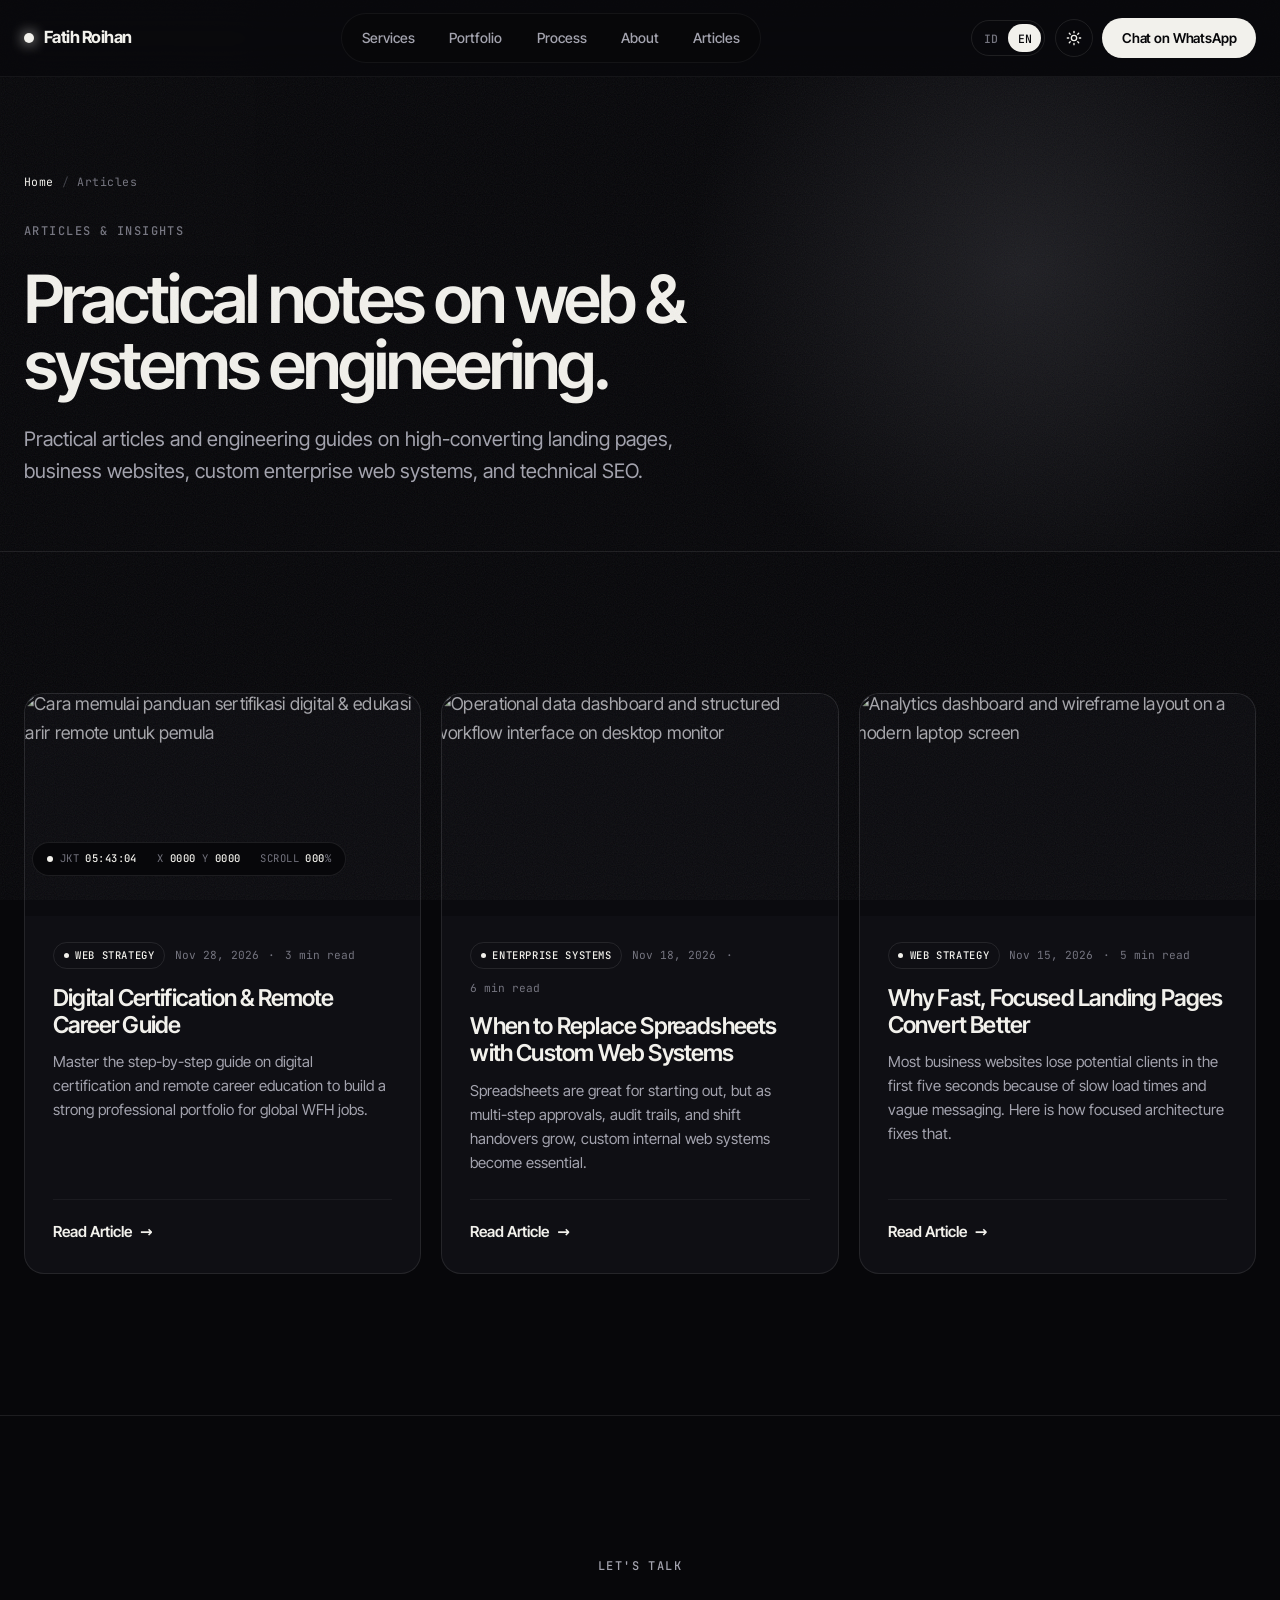
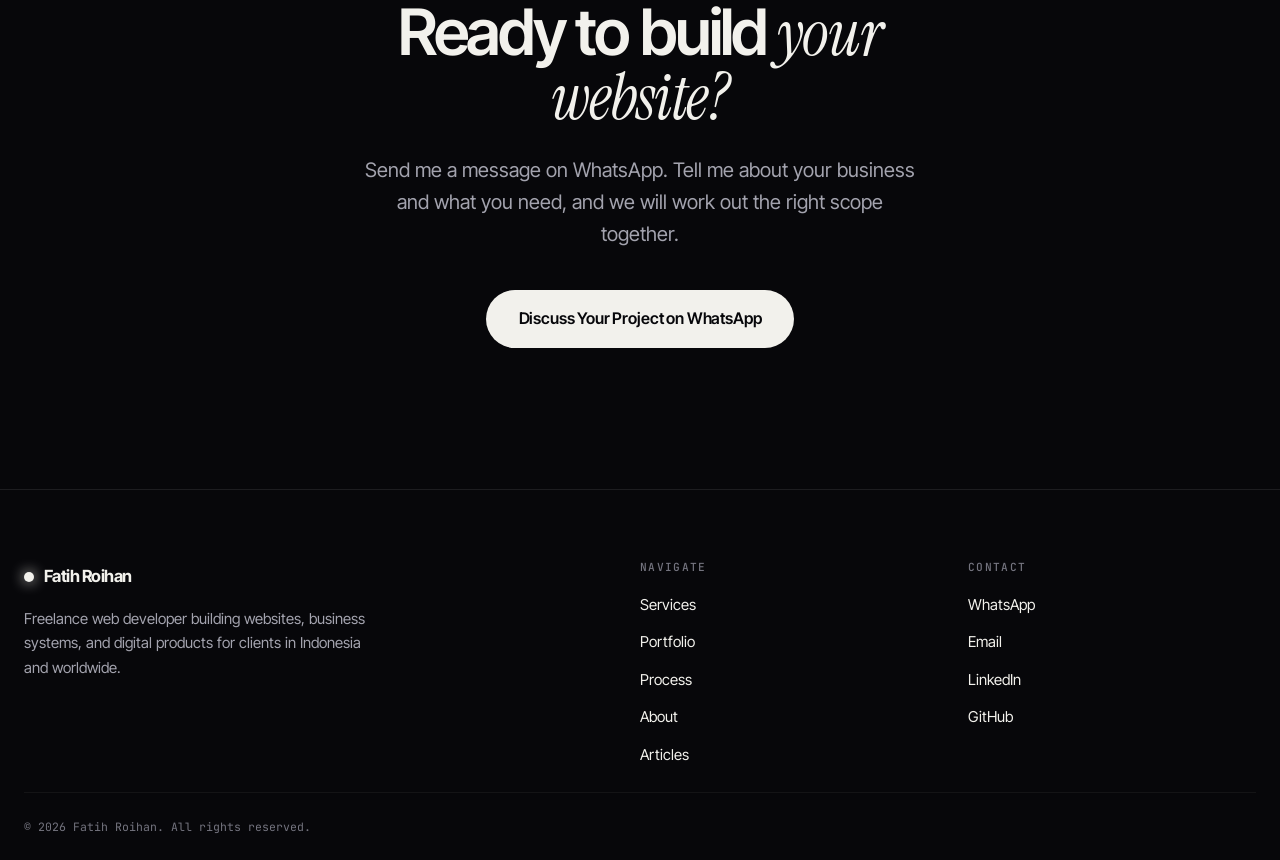
==== commit 9e234dd6: "chore(seo): auto-build articles and sitemap" ====
--- a/articles/index.html
+++ b/articles/index.html
@@ -144,6 +144,27 @@
         <section class="section" aria-label="All Articles">
             <div class="container">
                 <div class="articles-grid">
+                    <article class="article-card" data-category="web-strategy">
+                        <a href="../articles/cara-memulai-panduan-sertifikasi-digital-edukasi-karir-remote/" class="article-card__media">
+                            <img src="https://images.unsplash.com/photo-1527443224154-c4a3942d3acf?auto=format&amp;fit=crop&amp;w=1200&amp;q=80" srcset="https://images.unsplash.com/photo-1527443224154-c4a3942d3acf?auto=format&amp;fit=crop&amp;w=480&amp;q=80 480w, https://images.unsplash.com/photo-1527443224154-c4a3942d3acf?auto=format&amp;fit=crop&amp;w=800&amp;q=80 800w, https://images.unsplash.com/photo-1527443224154-c4a3942d3acf?auto=format&amp;fit=crop&amp;w=1200&amp;q=80 1200w" sizes="(max-width: 720px) 100vw, (max-width: 1180px) 50vw, 420px" width="1200" height="630" loading="lazy" decoding="async"
+                                alt="Cara memulai panduan sertifikasi digital &amp; edukasi karir remote untuk pemula" class="article-card__img">
+                        </a>
+                        <div class="article-card__body">
+                            <div class="article-card__meta">
+                                <span class="project__kind">Web Strategy</span>
+                                <time datetime="2026-11-28">Nov 28, 2026</time>
+                                <span>·</span>
+                                <span>3 min read</span>
+                            </div>
+                            <h3 class="article-card__title">
+                                <a href="../articles/cara-memulai-panduan-sertifikasi-digital-edukasi-karir-remote/">Digital Certification &amp; Remote Career Guide</a>
+                            </h3>
+                            <p class="article-card__excerpt">Master the step-by-step guide on digital certification and remote career education to build a strong professional portfolio for global WFH jobs.</p>
+                            <div class="article-card__footer">
+                                <a href="../articles/cara-memulai-panduan-sertifikasi-digital-edukasi-karir-remote/" class="text-link">Read Article</a>
+                            </div>
+                        </div>
+                    </article>
                     <article class="article-card" data-category="enterprise-systems">
                         <a href="../articles/spreadsheets-to-custom-enterprise-web-systems/" class="article-card__media">
                             <img src="https://images.unsplash.com/photo-1504868584819-f8e8b4b6d7e3?auto=format&amp;fit=crop&amp;w=1200&amp;q=80" srcset="https://images.unsplash.com/photo-1504868584819-f8e8b4b6d7e3?auto=format&amp;fit=crop&amp;w=480&amp;q=80 480w, https://images.unsplash.com/photo-1504868584819-f8e8b4b6d7e3?auto=format&amp;fit=crop&amp;w=800&amp;q=80 800w, https://images.unsplash.com/photo-1504868584819-f8e8b4b6d7e3?auto=format&amp;fit=crop&amp;w=1200&amp;q=80 1200w" sizes="(max-width: 720px) 100vw, (max-width: 1180px) 50vw, 420px" width="1200" height="630" loading="lazy" decoding="async"
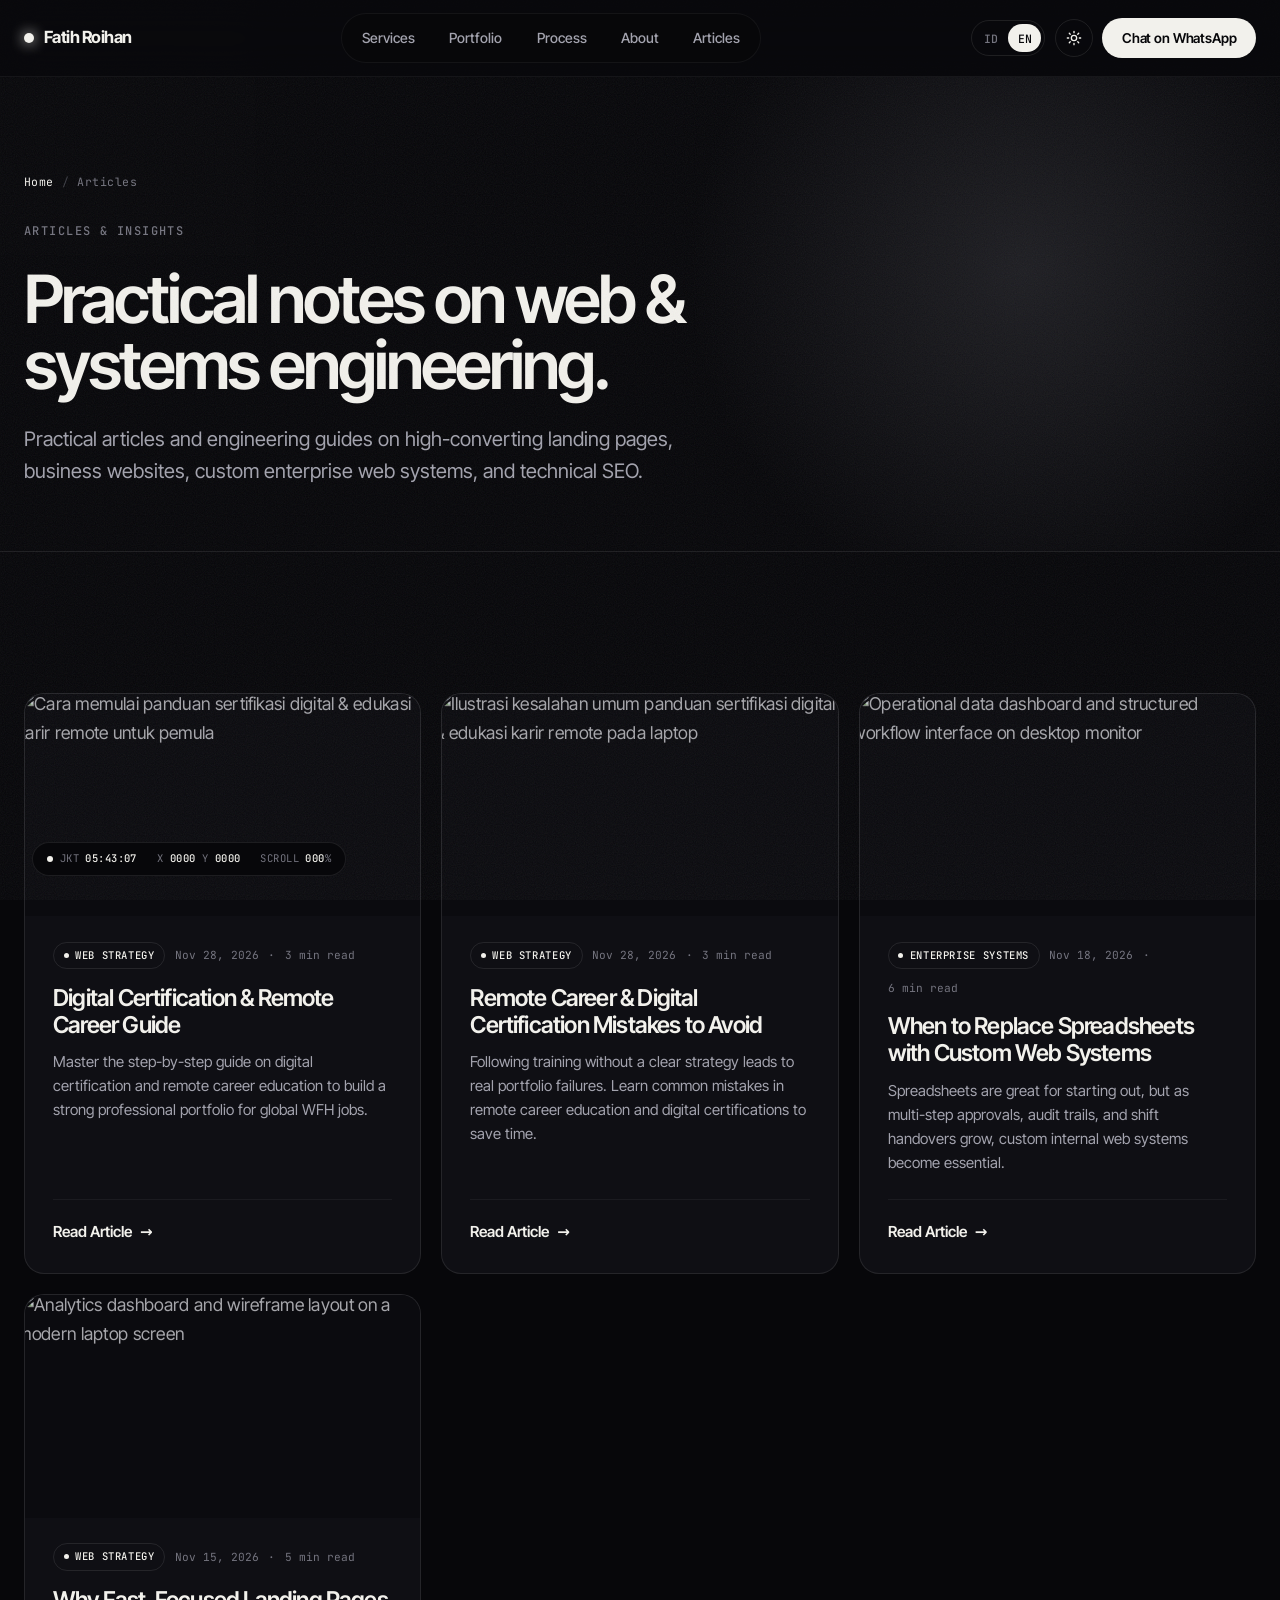
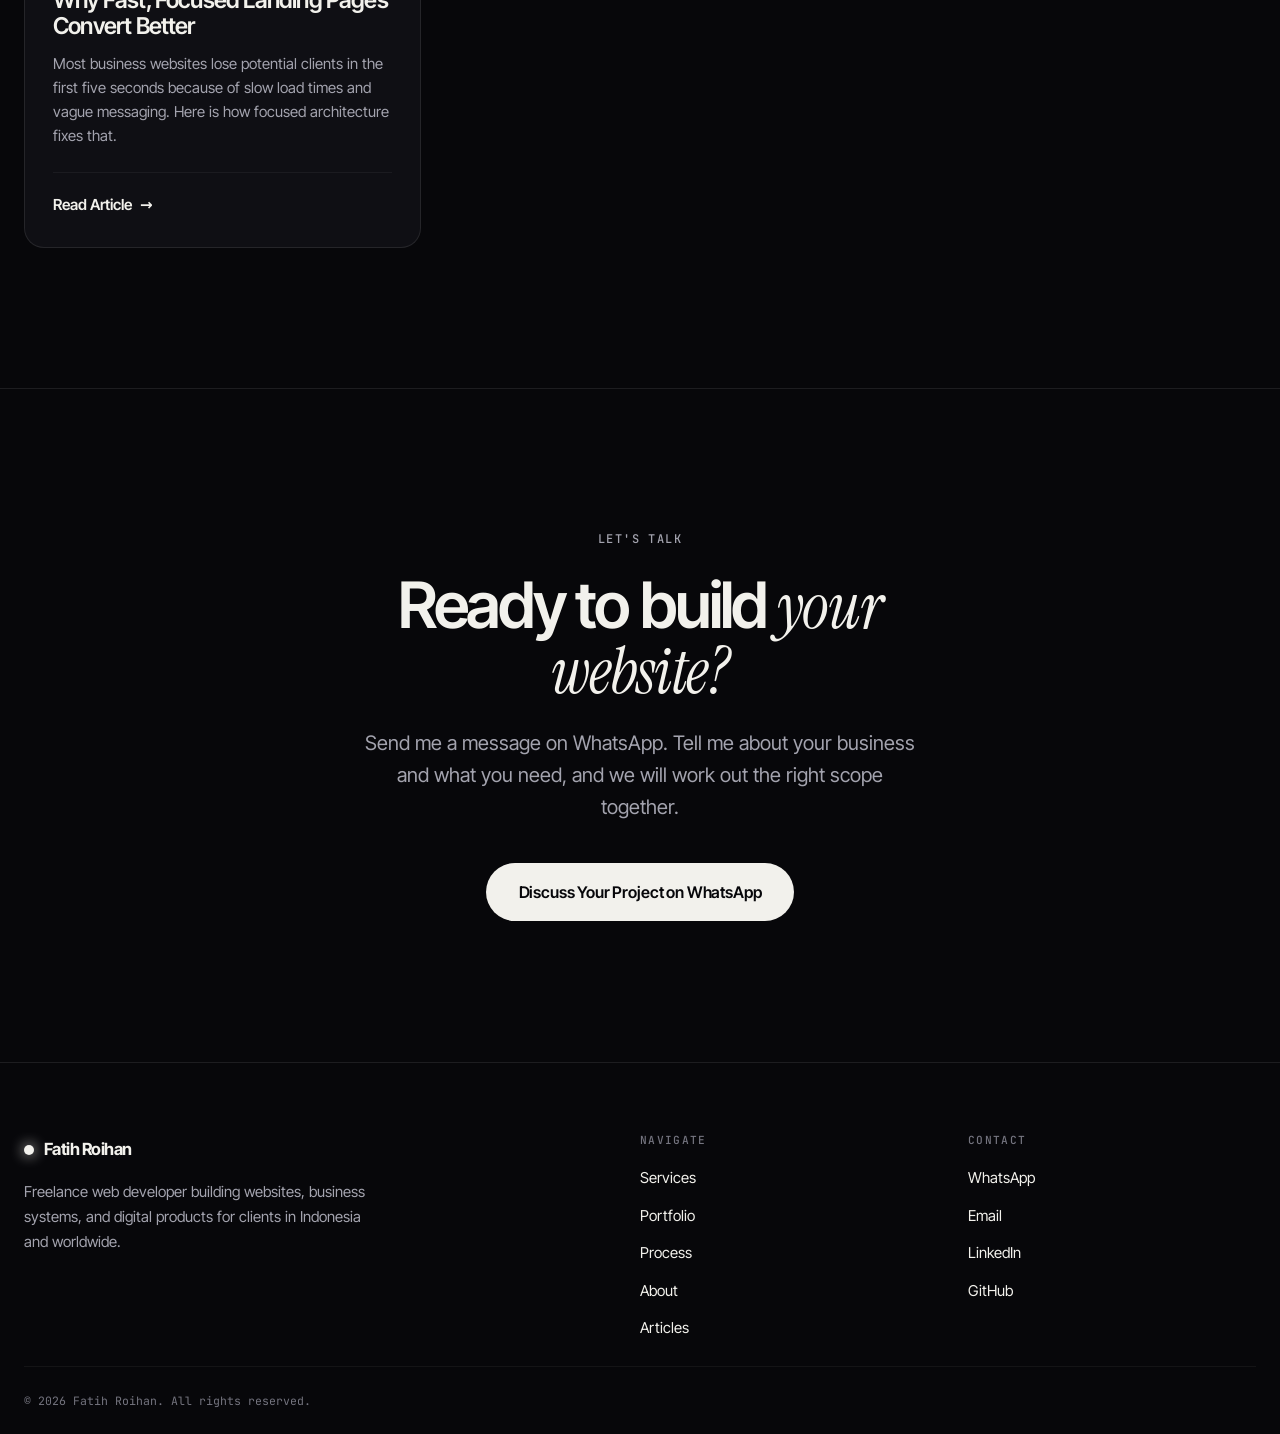
==== commit 3f127990: "chore(seo): auto-build articles and sitemap" ====
--- a/articles/index.html
+++ b/articles/index.html
@@ -165,6 +165,27 @@
                             </div>
                         </div>
                     </article>
+                    <article class="article-card" data-category="web-strategy">
+                        <a href="../articles/kesalahan-umum-panduan-sertifikasi-digital-edukasi-karir-remote/" class="article-card__media">
+                            <img src="https://images.unsplash.com/photo-1593062096033-9a26b09da705?auto=format&amp;fit=crop&amp;w=1200&amp;q=80" srcset="https://images.unsplash.com/photo-1593062096033-9a26b09da705?auto=format&amp;fit=crop&amp;w=480&amp;q=80 480w, https://images.unsplash.com/photo-1593062096033-9a26b09da705?auto=format&amp;fit=crop&amp;w=800&amp;q=80 800w, https://images.unsplash.com/photo-1593062096033-9a26b09da705?auto=format&amp;fit=crop&amp;w=1200&amp;q=80 1200w" sizes="(max-width: 720px) 100vw, (max-width: 1180px) 50vw, 420px" width="1200" height="630" loading="lazy" decoding="async"
+                                alt="Ilustrasi kesalahan umum panduan sertifikasi digital &amp; edukasi karir remote pada laptop" class="article-card__img">
+                        </a>
+                        <div class="article-card__body">
+                            <div class="article-card__meta">
+                                <span class="project__kind">Web Strategy</span>
+                                <time datetime="2026-11-28">Nov 28, 2026</time>
+                                <span>·</span>
+                                <span>3 min read</span>
+                            </div>
+                            <h3 class="article-card__title">
+                                <a href="../articles/kesalahan-umum-panduan-sertifikasi-digital-edukasi-karir-remote/">Remote Career &amp; Digital Certification Mistakes to Avoid</a>
+                            </h3>
+                            <p class="article-card__excerpt">Following training without a clear strategy leads to real portfolio failures. Learn common mistakes in remote career education and digital certifications to save time.</p>
+                            <div class="article-card__footer">
+                                <a href="../articles/kesalahan-umum-panduan-sertifikasi-digital-edukasi-karir-remote/" class="text-link">Read Article</a>
+                            </div>
+                        </div>
+                    </article>
                     <article class="article-card" data-category="enterprise-systems">
                         <a href="../articles/spreadsheets-to-custom-enterprise-web-systems/" class="article-card__media">
                             <img src="https://images.unsplash.com/photo-1504868584819-f8e8b4b6d7e3?auto=format&amp;fit=crop&amp;w=1200&amp;q=80" srcset="https://images.unsplash.com/photo-1504868584819-f8e8b4b6d7e3?auto=format&amp;fit=crop&amp;w=480&amp;q=80 480w, https://images.unsplash.com/photo-1504868584819-f8e8b4b6d7e3?auto=format&amp;fit=crop&amp;w=800&amp;q=80 800w, https://images.unsplash.com/photo-1504868584819-f8e8b4b6d7e3?auto=format&amp;fit=crop&amp;w=1200&amp;q=80 1200w" sizes="(max-width: 720px) 100vw, (max-width: 1180px) 50vw, 420px" width="1200" height="630" loading="lazy" decoding="async"
